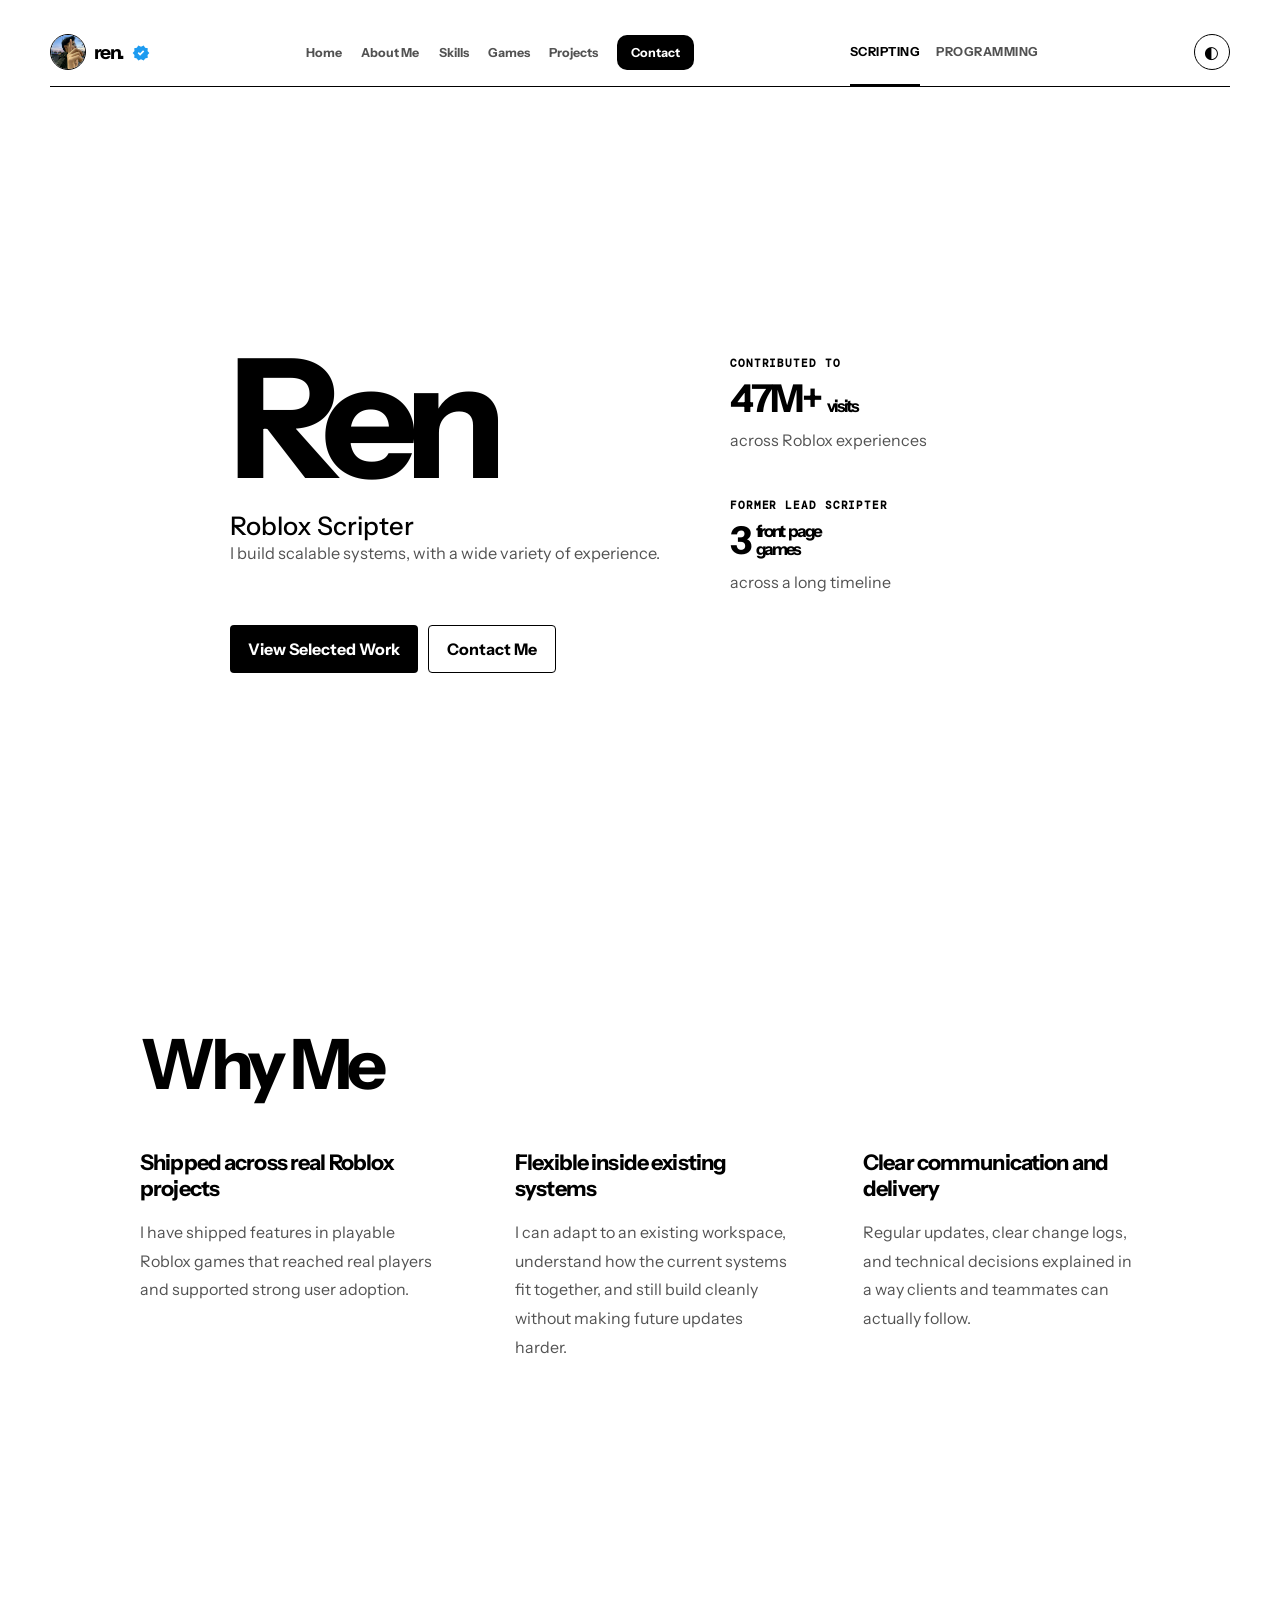
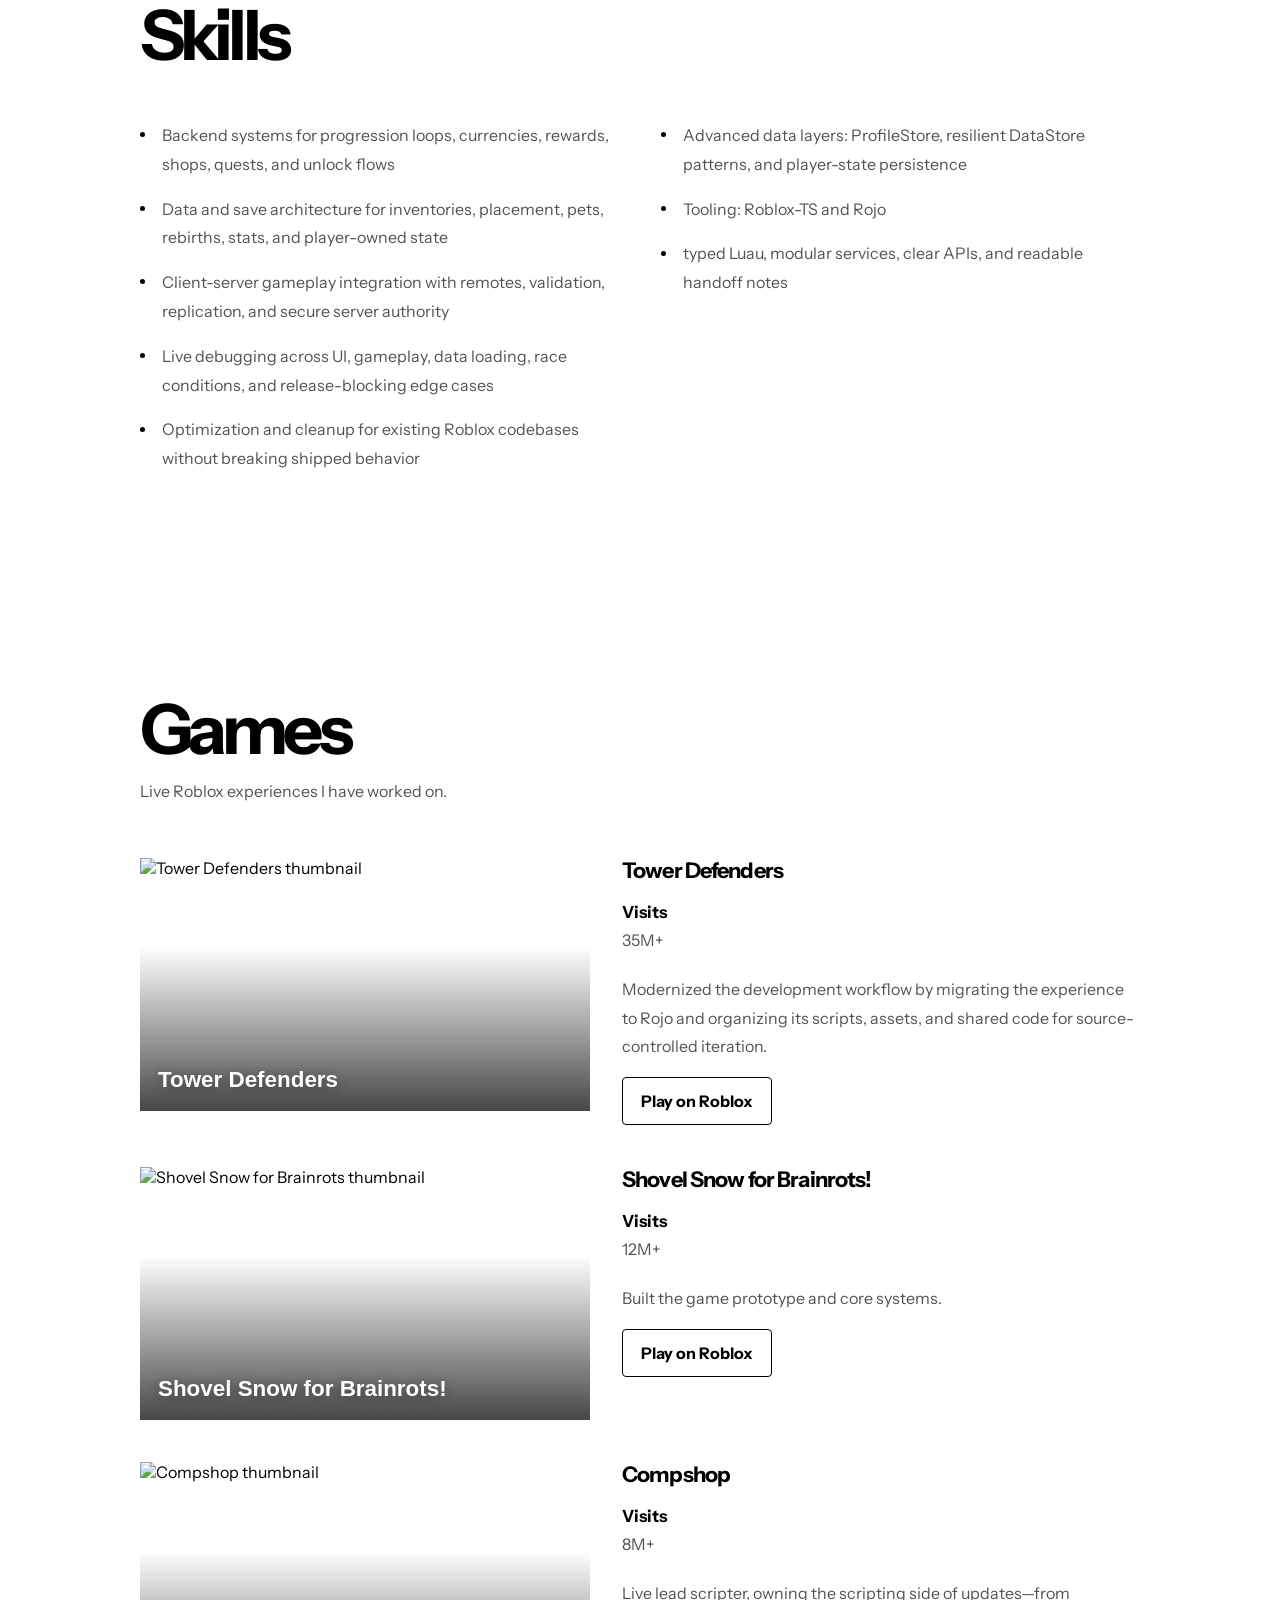
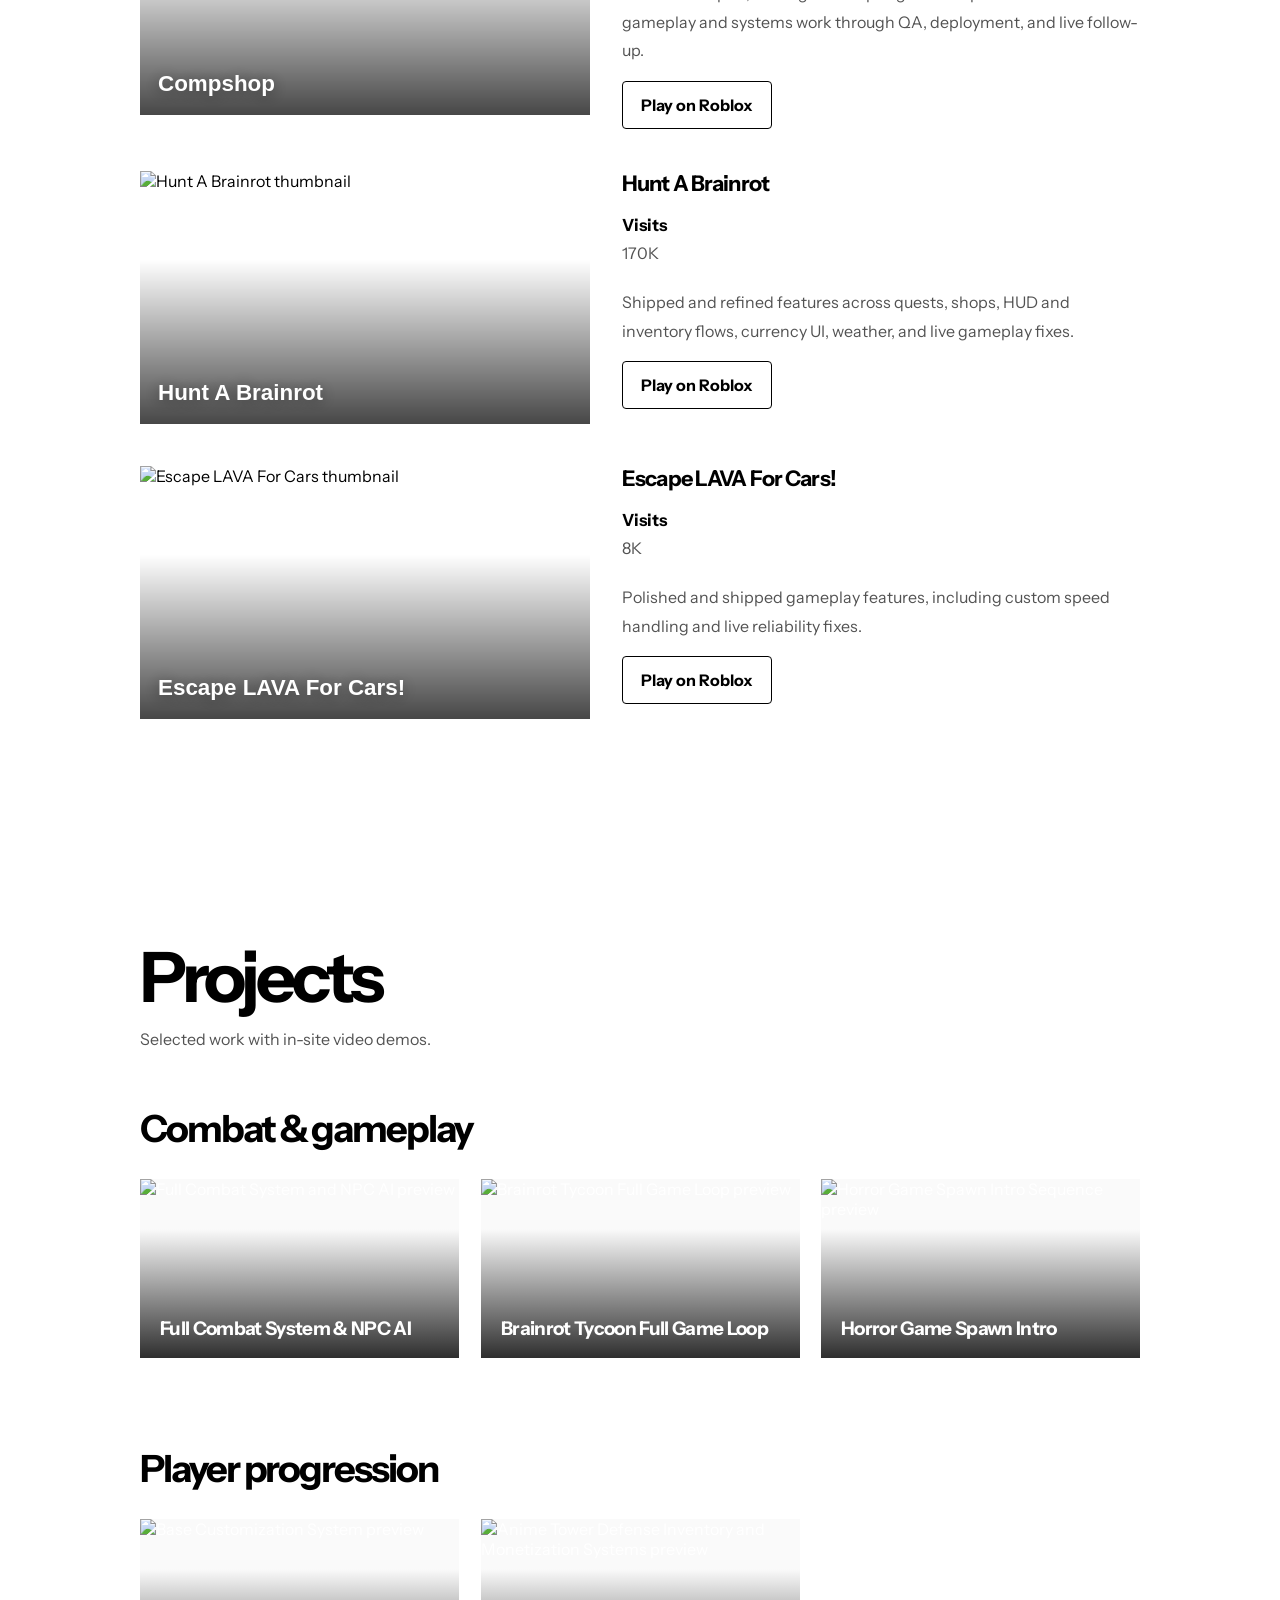
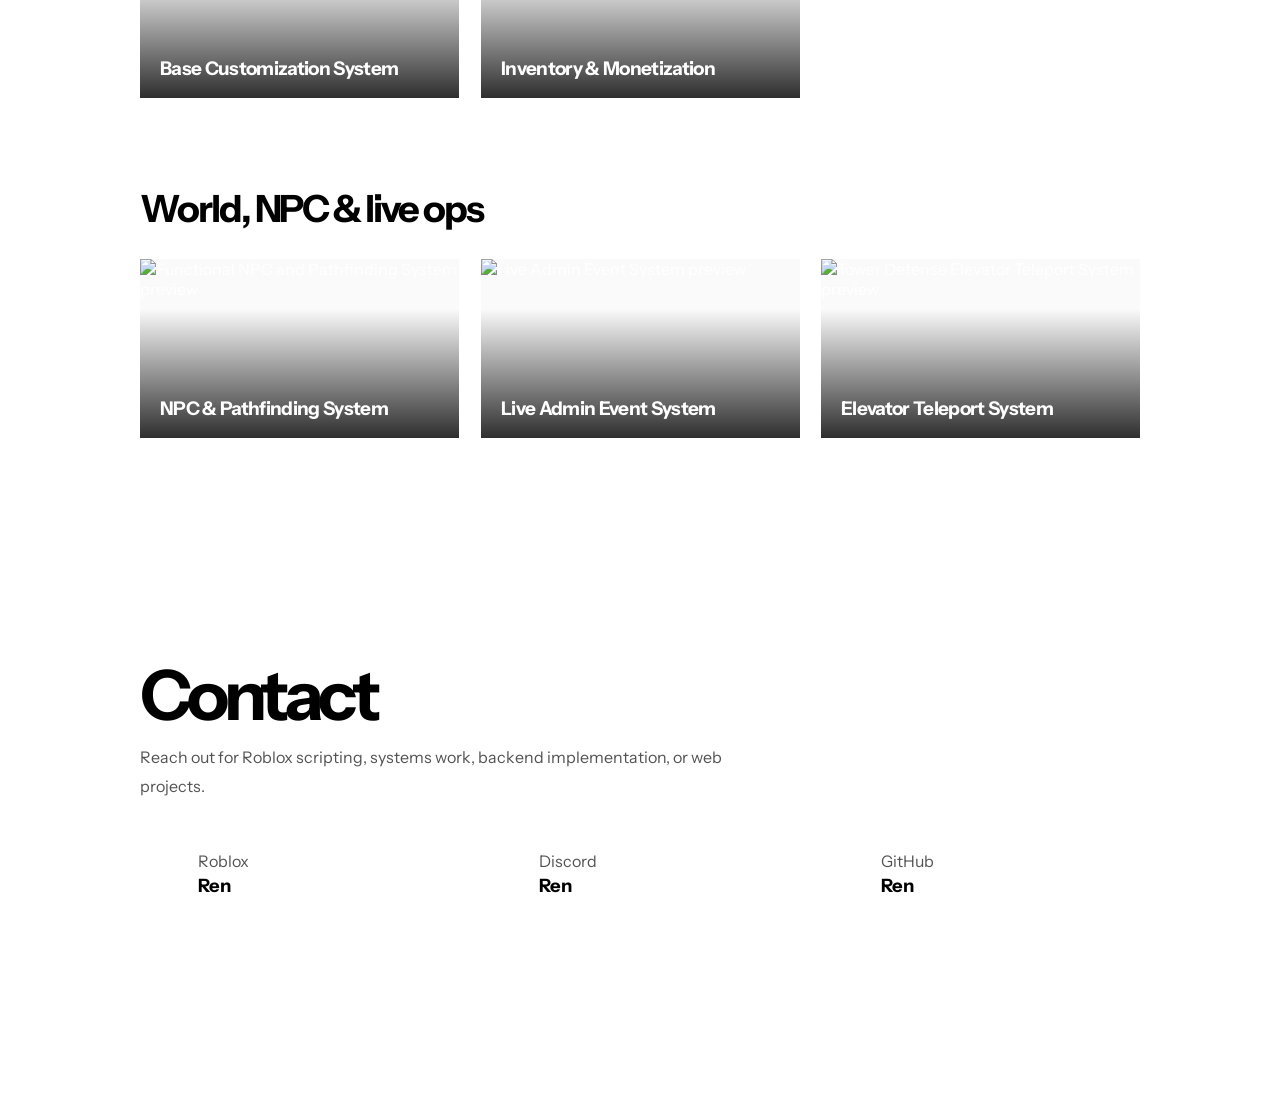
==== index.html @ f9bef99a "feat: organize project demos into showcase catalog" ====
<!DOCTYPE html>
<html lang="en">
  <head>
    <meta charset="UTF-8" />
    <meta name="viewport" content="width=device-width, initial-scale=1.0" />
    <title>Ren | Roblox Scripter and Programmer</title>
    <meta
      name="description"
      content="I'm a senior Roblox scripter with 3 years of experience and 47M+ visits across live games. I build gameplay systems, backend features, and live updates."
    />
    <meta property="og:type" content="website" />
    <meta property="og:title" content="ren. | senior roblox scripter" />
    <meta property="og:description" content="I'm a senior Roblox scripter with 3 years of experience and 47M+ visits across live games. I build gameplay systems, backend features, and live updates." />
    <meta property="og:url" content="https://rendevvit.github.io/" />
    <meta name="twitter:card" content="summary" />
    <meta name="twitter:title" content="ren. | senior roblox scripter" />
    <meta name="twitter:description" content="I'm a senior Roblox scripter with 3 years of experience and 47M+ visits across live games. I build gameplay systems, backend features, and live updates." />
    <link rel="icon" href="/assets/favicon.svg?v=2" type="image/svg+xml" />
    <link rel="icon" href="/assets/favicon.png?v=3" type="image/png" sizes="180x180" />
    <link rel="shortcut icon" href="/assets/favicon.png?v=3" type="image/png" />
    <link rel="apple-touch-icon" href="/assets/favicon.png?v=3" />
    <link rel="preconnect" href="https://fonts.googleapis.com" />
    <link rel="preconnect" href="https://fonts.gstatic.com" crossorigin />
    <link href="https://fonts.googleapis.com/css2?family=DM+Mono:wght@400;500&family=Instrument+Sans:wdth,wght@75..100,400..700&display=swap" rel="stylesheet" />
    <link rel="stylesheet" href="styles.css?v=20261018-showcase-catalog" />
  </head>
  <body data-mode="scripting" data-choice="complete">
    <div class="page-shell">
      <header class="site-header">
        <a class="site-wordmark" href="#home" aria-label="Ren portfolio home">
          <img class="profile-photo" src="assets/profile/ren.jpg" alt="Ren" />
          <span class="wordmark-name">ren.</span>
          <svg class="verified-mark" viewBox="0 0 24 24" aria-label="Verified" role="img"><path fill="currentColor" d="M22 12l-2.15 2.46.3 3.26-3.2.73L15.27 21 12 19.59 8.73 21l-1.68-2.55-3.2-.73.3-3.26L2 12l2.15-2.46-.3-3.26 3.2-.73L8.73 3 12 4.41 15.27 3l1.68 2.55 3.2.73-.3 3.26L22 12zm-11.1 3.2l5-5-1.4-1.4-3.6 3.59-1.5-1.5L8 12.3l2.9 2.9z"/></svg>
        </a>
        <div class="mode-switch" aria-label="Switch portfolio type">
          <button class="is-active" type="button" data-portfolio-mode="scripting" data-mode-target="#home">Scripting</button>
          <button type="button" data-portfolio-mode="programming" data-mode-target="#home">Programming</button>
        </div>

        <button class="nav-toggle" aria-expanded="false" aria-controls="site-nav">
          Menu
        </button>

        <button class="theme-toggle" type="button" aria-label="Switch to dark theme" aria-pressed="false">
          <span aria-hidden="true">◐</span>
        </button>

        <nav id="site-nav" class="site-nav">
          <a href="#home"><span>01</span> Home</a>
          <a data-track="scripting" href="#about"><span>02</span> About Me</a>
          <a data-track="scripting" href="#skills"><span>03</span> Skills</a>
          <a data-track="scripting" href="#games"><span>04</span> Games</a>
          <a data-track="scripting" href="#projects"><span>05</span> Projects</a>
          <a data-track="programming" href="#programming-about"><span>02</span> About Me</a>
          <a data-track="programming" href="#programming-skills"><span>03</span> Skills</a>
          <a data-track="programming" href="#programming-work"><span>04</span> Work</a>
          <a class="nav-cta" href="#contact"><span>07</span> Contact</a>
        </nav>
      </header>

      <main>
        <section id="home" class="hero section-panel">
          <div class="hero-grid">
            <div class="hero-intro reveal">
              <h1 class="hero-title">Ren</h1>
              <p class="hero-subtitle">Roblox Scripter</p>
              <p class="hero-text">I build scalable systems, with a wide variety of experience.</p>
            </div>

            <div class="hero-proof reveal">
              <div class="proof-stack" data-track="scripting">
                <article class="proof-card proof-card-large">
                  <span>Contributed to</span>
                  <strong>47M+ <small>visits</small></strong>
                  <p>across Roblox experiences</p>
                </article>
                <article class="proof-card">
                  <span>Former Lead Scripter</span>
                  <strong class="proof-stat-stacked"><span class="proof-stat-number">3</span><small class="proof-stat-label">front page</small><small class="proof-stat-label">games</small></strong>
                  <p>across a long timeline</p>
                </article>
              </div>

              <div class="proof-stack" data-track="programming">
                <a class="proof-card proof-card-large" href="https://batangtechno.vercel.app/" target="_blank" rel="noreferrer">
                  <span>National finalist</span>
                  <strong>Batang Techno</strong>
                  <p>hackathon challenge finalist</p>
                </a>
                <article class="proof-card">
                  <span>Product reach</span>
                  <strong>200K+ <small>users</small></strong>
                  <p>reached through shipped extension work</p>
                </article>
              </div>
            </div>

            <div class="hero-detail reveal">
              <div class="hero-actions">
                <a class="button button-primary hero-work-link" href="#games">View Selected Work</a>
                <a class="button button-accent" href="#contact">Contact Me</a>
              </div>
            </div>
          </div>
        </section>

        <section id="about" class="content-section" data-track="scripting">
          <div class="section-intro reveal">
            <p class="section-number">02</p>
            <h2>Why Me</h2>
          </div>

          <div class="three-up-grid">
            <article class="feature-card reveal">
              <span class="feature-icon">01</span>
              <h3>Shipped across real Roblox projects</h3>
              <p>
                I have shipped features in playable Roblox games that reached real players and supported strong user adoption.
              </p>
            </article>

            <article class="feature-card reveal">
              <span class="feature-icon">02</span>
              <h3>Flexible inside existing systems</h3>
              <p>
                I can adapt to an existing workspace, understand how the current systems fit together, and still build cleanly without making future updates harder.
              </p>
            </article>

            <article class="feature-card reveal">
              <span class="feature-icon">03</span>
              <h3>Clear communication and delivery</h3>
              <p>
                Regular updates, clear change logs, and technical decisions explained in a way clients and teammates can actually follow.
              </p>
            </article>
          </div>
        </section>

        <section id="skills" class="content-section" data-track="scripting">
          <div class="section-intro reveal">
            <p class="section-number">03</p>
            <h2>Skills</h2>
          </div>

          <div class="skills-panels">
            <div class="skills-panel reveal">
              <ul class="skill-list">
                <li>Backend systems for progression loops, currencies, rewards, shops, quests, and unlock flows</li>
                <li>Data and save architecture for inventories, placement, pets, rebirths, stats, and player-owned state</li>
                <li>Client-server gameplay integration with remotes, validation, replication, and secure server authority</li>
                <li>Live debugging across UI, gameplay, data loading, race conditions, and release-blocking edge cases</li>
                <li>Optimization and cleanup for existing Roblox codebases without breaking shipped behavior</li>
              </ul>
            </div>

            <div class="skills-panel reveal">
              <ul class="skill-list">
                <li>Advanced data layers: ProfileStore, resilient DataStore patterns, and player-state persistence</li>
                <li>Tooling: Roblox-TS and Rojo</li>
                <li>typed Luau, modular services, clear APIs, and readable handoff notes</li>
              </ul>
            </div>
          </div>
        </section>

        <section id="games" class="content-section" data-track="scripting">
          <div class="section-intro reveal">
            <p class="section-number">04</p>
            <h2>Games</h2>
            <p class="section-copy">Live Roblox experiences I have worked on.</p>
          </div>

          <div class="game-grid">
            <article class="game-card reveal">
              <a class="game-thumb" href="https://www.roblox.com/games/2369647980/TOWER-DEFENDERS" target="_blank" rel="noreferrer">
                <img
                  class="game-thumb-image"
                  alt="Tower Defenders thumbnail"
                  src="https://tr.rbxcdn.com/180DAY-33d0dff1c0b2c13d7e423712336d656f/768/432/Image/Png/noFilter"
                  loading="lazy"
                  decoding="async"
                />
                <div class="game-thumb-overlay">
                  <span>Tower Defenders</span>
                </div>
              </a>
              <div class="game-body">
                <h3>Tower Defenders</h3>
                <div class="game-stats">
                  <div>
                    <strong>Visits</strong>
                    <span>35M+</span>
                  </div>
                </div>
                <p>Modernized the development workflow by migrating the experience to Rojo and organizing its scripts, assets, and shared code for source-controlled iteration.</p>
                <div class="game-actions">
                  <a class="button button-small" href="https://www.roblox.com/games/2369647980/TOWER-DEFENDERS" target="_blank" rel="noreferrer">Play on Roblox</a>
                </div>
              </div>
            </article>
            <article class="game-card reveal">
              <a class="game-thumb" href="https://www.roblox.com/games/77691995204147/Shovel-Snow-for-Brainrots" target="_blank" rel="noreferrer">
                <img class="game-thumb-image" alt="Shovel Snow for Brainrots thumbnail" src="https://tr.rbxcdn.com/180DAY-dd10928ed400b6101a3476d3a74c29fe/500/280/Image/Jpeg/noFilter" loading="lazy" decoding="async" />
                <div class="game-thumb-overlay"><span>Shovel Snow for Brainrots!</span></div>
              </a>
              <div class="game-body">
                <h3>Shovel Snow for Brainrots!</h3>
                <div class="game-stats"><div><strong>Visits</strong><span>12M+</span></div></div>
                <p>Built the game prototype and core systems.</p>
                <div class="game-actions"><a class="button button-small" href="https://www.roblox.com/games/77691995204147/Shovel-Snow-for-Brainrots" target="_blank" rel="noreferrer">Play on Roblox</a></div>
              </div>
            </article>
            <article class="game-card reveal">
              <a class="game-thumb" href="https://www.roblox.com/games/136848130917777/Compshop" target="_blank" rel="noreferrer">
                <img class="game-thumb-image" alt="Compshop thumbnail" src="https://tr.rbxcdn.com/180DAY-b2a546e79ccef9133d52a8564a1f75d4/500/280/Image/Jpeg/noFilter" loading="lazy" decoding="async" />
                <div class="game-thumb-overlay"><span>Compshop</span></div>
              </a>
              <div class="game-body">
                <h3>Compshop</h3>
                <div class="game-stats"><div><strong>Visits</strong><span>8M+</span></div></div>
                <p>Live lead scripter, owning the scripting side of updates—from gameplay and systems work through QA, deployment, and live follow-up.</p>
                <div class="game-actions"><a class="button button-small" href="https://www.roblox.com/games/136848130917777/Compshop" target="_blank" rel="noreferrer">Play on Roblox</a></div>
              </div>
            </article>

            <article class="game-card reveal">
              <a class="game-thumb" href="https://www.roblox.com/games/86053795421622/Hunt-A-Brainrot" target="_blank" rel="noreferrer">
                <img
                  id="hunt-a-brainrot-thumbnail"
                  class="game-thumb-image"
                  alt="Hunt A Brainrot thumbnail"
                  src="https://tr.rbxcdn.com/180DAY-c3be50adda54d73b33164f3de54fbb59/500/280/Image/Jpeg/noFilter"
                  loading="lazy"
                  decoding="async"
                />
                <div class="game-thumb-overlay">
                  <span>Hunt A Brainrot</span>
                </div>
              </a>
              <div class="game-body">
                <h3>Hunt A Brainrot</h3>
                <div class="game-stats">
                  <div>
                    <strong>Visits</strong>
                    <span id="hunt-a-brainrot-visits">170K</span>
                  </div>
                </div>
                <p>Shipped and refined features across quests, shops, HUD and inventory flows, currency UI, weather, and live gameplay fixes.</p>
                <div class="game-actions">
                  <a class="button button-small" href="https://www.roblox.com/games/86053795421622/Hunt-A-Brainrot" target="_blank" rel="noreferrer">Play on Roblox</a>
                </div>
              </div>
            </article>

            <article class="game-card reveal">
              <a class="game-thumb" href="https://www.roblox.com/games/72935092857928/Escape-LAVA-For-Cars" target="_blank" rel="noreferrer">
                <img
                  class="game-thumb-image"
                  alt="Escape LAVA For Cars thumbnail"
                  src="https://tr.rbxcdn.com/180DAY-90c0a937077125afd04c850d080d8a2d/500/280/Image/Jpeg/noFilter"
                  loading="lazy"
                  decoding="async"
                />
                <div class="game-thumb-overlay">
                  <span>Escape LAVA For Cars!</span>
                </div>
              </a>
              <div class="game-body">
                <h3>Escape LAVA For Cars!</h3>
                <div class="game-stats">
                  <div>
                    <strong>Visits</strong>
                    <span>8K</span>
                  </div>
                </div>
                <p>Polished and shipped gameplay features, including custom speed handling and live reliability fixes.</p>
                <div class="game-actions">
                  <a class="button button-small" href="https://www.roblox.com/games/72935092857928/Escape-LAVA-For-Cars" target="_blank" rel="noreferrer">Play on Roblox</a>
                </div>
              </div>
            </article>

          </div>
        </section>

        <section id="projects" class="content-section" data-track="scripting">
          <div class="section-intro reveal">
            <h2>Projects</h2>
            <p class="section-copy">Selected work with in-site video demos.</p>
          </div>

          <div class="showcase-catalog">
            <section class="showcase-category reveal" aria-labelledby="showcase-gameplay-title">
              <h3 id="showcase-gameplay-title">Combat &amp; gameplay</h3>
              <div class="showcase-grid">
                <button class="showcase-card project-open" type="button" data-category="Combat &amp; gameplay" data-title="Full Combat System and NPC AI" data-description="Server-authoritative M1 combos, guard states, stamina movement, and adaptive NPC behavior." data-video="https://drive.google.com/file/d/1U0yo-PoscRCK28qgEREgrqktZwRqcNj4/preview">
                  <img src="https://drive.google.com/thumbnail?id=1U0yo-PoscRCK28qgEREgrqktZwRqcNj4&amp;sz=w1200" alt="Full Combat System and NPC AI preview" loading="lazy" decoding="async" />
                  <span class="showcase-card-title">Full Combat System &amp; NPC AI</span>
                  <span class="showcase-card-summary">Server-authoritative combat, movement, and adaptive enemy behavior.</span>
                </button>
                <button class="showcase-card project-open" type="button" data-category="Combat &amp; gameplay" data-title="Brainrot Tycoon Full Game Loop" data-description="A complete collect, place, earn, mutate, and save progression loop." data-video="https://drive.google.com/file/d/1MStFRISxkvvZPvq-0Ef4SH2bLurx5qPf/preview">
                  <img src="https://drive.google.com/thumbnail?id=1MStFRISxkvvZPvq-0Ef4SH2bLurx5qPf&amp;sz=w1200" alt="Brainrot Tycoon Full Game Loop preview" loading="lazy" decoding="async" />
                  <span class="showcase-card-title">Brainrot Tycoon Full Game Loop</span>
                  <span class="showcase-card-summary">Collection, placement, income, mutations, and persistent progression.</span>
                </button>
                <button class="showcase-card project-open" type="button" data-category="Combat &amp; gameplay" data-title="Horror Game Spawn Intro Sequence" data-description="A client-side spawn-to-lobby sequence with elevator motion, loading feedback, and interaction handoff." data-video="https://drive.google.com/file/d/1St6zrrJn2QpZHE_RyuYgckaH06HKVrM6/preview">
                  <img src="https://drive.google.com/thumbnail?id=1St6zrrJn2QpZHE_RyuYgckaH06HKVrM6&amp;sz=w1200" alt="Horror Game Spawn Intro Sequence preview" loading="lazy" decoding="async" />
                  <span class="showcase-card-title">Horror Game Spawn Intro</span>
                  <span class="showcase-card-summary">A polished spawn flow that carries the player into the playable world.</span>
                </button>
              </div>
            </section>

            <section class="showcase-category reveal" aria-labelledby="showcase-progression-title">
              <h3 id="showcase-progression-title">Player progression</h3>
              <div class="showcase-grid">
                <button class="showcase-card project-open" type="button" data-category="Player progression" data-title="Base Customization System" data-description="Persistent player-owned layouts with place, move, and customize flows." data-video="https://drive.google.com/file/d/1I9XwSfFhrn3y8nDBAmQA61_t32kELgNN/preview">
                  <img src="https://drive.google.com/thumbnail?id=1I9XwSfFhrn3y8nDBAmQA61_t32kELgNN&amp;sz=w1200" alt="Base Customization System preview" loading="lazy" decoding="async" />
                  <span class="showcase-card-title">Base Customization System</span>
                  <span class="showcase-card-summary">Player-owned layouts, placement tools, and persistent personalization.</span>
                </button>
                <button class="showcase-card project-open" type="button" data-category="Player progression" data-title="Anime Tower Defense Inventory &amp; Monetization Systems" data-description="Unit inventory, summon and shop flows, rerolls, rewards, and purchase handling." data-video="https://drive.google.com/file/d/1pf-B0dbshJHzD2HlnomrMhMZyW61wl_O/preview">
                  <img src="https://drive.google.com/thumbnail?id=1pf-B0dbshJHzD2HlnomrMhMZyW61wl_O&amp;sz=w1200" alt="Anime Tower Defense Inventory and Monetization Systems preview" loading="lazy" decoding="async" />
                  <span class="showcase-card-title">Inventory &amp; Monetization</span>
                  <span class="showcase-card-summary">Unit management, summon flow, shops, rewards, and purchases.</span>
                </button>
              </div>
            </section>

            <section class="showcase-category reveal" aria-labelledby="showcase-live-title">
              <h3 id="showcase-live-title">World, NPC &amp; live ops</h3>
              <div class="showcase-grid">
                <button class="showcase-card project-open" type="button" data-category="World, NPC &amp; live ops" data-title="Functional NPC &amp; Pathfinding System" data-description="NPC behavior, destination states, and obstacle-aware navigation for gameplay and shop flows." data-video="https://drive.google.com/file/d/18C3_JeDTaSJjec4trgxZzJLWhbXzHmqa/preview">
                  <img src="https://drive.google.com/thumbnail?id=18C3_JeDTaSJjec4trgxZzJLWhbXzHmqa&amp;sz=w1200" alt="Functional NPC and Pathfinding System preview" loading="lazy" decoding="async" />
                  <span class="showcase-card-title">NPC &amp; Pathfinding System</span>
                  <span class="showcase-card-summary">State-driven NPC behavior and reliable navigation around obstacles.</span>
                </button>
                <button class="showcase-card project-open" type="button" data-category="World, NPC &amp; live ops" data-title="Live Admin Event System" data-description="Admin-triggered, server-wide events designed to affect every active player together." data-video="https://drive.google.com/file/d/1AtBgIPOpTKnLwttM2eprY2WrC9t1tDvr/preview">
                  <img src="https://drive.google.com/thumbnail?id=1AtBgIPOpTKnLwttM2eprY2WrC9t1tDvr&amp;sz=w1200" alt="Live Admin Event System preview" loading="lazy" decoding="async" />
                  <span class="showcase-card-title">Live Admin Event System</span>
                  <span class="showcase-card-summary">Live event controls that affect every active server at once.</span>
                </button>
                <button class="showcase-card project-open" type="button" data-category="World, NPC &amp; live ops" data-title="Tower Defense Elevator Teleport System" data-description="Queue, countdown, camera states, and server-validated lobby-to-map routing." data-video="https://drive.google.com/file/d/1eGm1GsZ18sGHthJc193cUg-CQwIHatBH/preview">
                  <img src="https://drive.google.com/thumbnail?id=1eGm1GsZ18sGHthJc193cUg-CQwIHatBH&amp;sz=w1200" alt="Tower Defense Elevator Teleport System preview" loading="lazy" decoding="async" />
                  <span class="showcase-card-title">Elevator Teleport System</span>
                  <span class="showcase-card-summary">Lobby queues, transitions, and secure server-controlled routing.</span>
                </button>
              </div>
            </section>
          </div>
        </section>

        <section id="systems" class="content-section" data-track="scripting" hidden>
          <div class="section-intro reveal">
            <p class="section-number">06</p>
            <h2>Systems</h2>
            <p class="section-copy">Click any system group to view the exact work covered.</p>
          </div>

          <div class="systems-list">
            <button class="system-trigger reveal" type="button" data-system="combat-action-systems">
              <span>01</span>
              <div>
                <h3>Combat / action systems</h3>
                <p>Fighting game systems, movement, replication, and combat handling.</p>
              </div>
            </button>

            <button class="system-trigger reveal" type="button" data-system="brainrot-simulator-progression-systems">
              <span>02</span>
              <div>
                <h3>Brainrot / simulator / progression systems</h3>
                <p>Collectibles, mutations, quests, shops, and progression loops.</p>
              </div>
            </button>

            <button class="system-trigger reveal" type="button" data-system="tycoon-simulator-systems">
              <span>03</span>
              <div>
                <h3>Tycoon / simulator systems</h3>
                <p>Placement flow, economy handling, pets, rebirth, and save systems.</p>
              </div>
            </button>

            <button class="system-trigger reveal" type="button" data-system="tower-defense-wave-systems">
              <span>04</span>
              <div>
                <h3>Tower defense / wave systems</h3>
                <p>Wave spawning, pathing, base damage flow, and turret combat.</p>
              </div>
            </button>

            <button class="system-trigger reveal" type="button" data-system="tower-defense-live-game-systems">
              <span>05</span>
              <div>
                <h3>Tower defense live game systems</h3>
                <p>Live fixes for teleports, rerolls, inventory integration, and production repair work.</p>
              </div>
            </button>
          </div>
        </section>

        <section id="programming-about" class="content-section" data-track="programming">
          <div class="section-intro reveal">
            <p class="section-number">02</p>
            <h2>Why Me</h2>
          </div>

          <div class="three-up-grid">
            <article class="feature-card reveal">
              <span class="feature-icon">01</span>
              <h3>Built for real users</h3>
              <p>
                Hands-on product work reaching 200K+ users, with a focus on shipping updates that feel smooth, useful, and reliable instead of just looking good in a demo.
              </p>
            </article>

            <article class="feature-card reveal">
              <span class="feature-icon">02</span>
              <h3>Shipped projects and finalist experience</h3>
              <p>
                Real shipped projects across web, extensions, and product tooling, plus national hackathon finalist experience from building under pressure and presenting clearly.
              </p>
            </article>

            <article class="feature-card reveal">
              <span class="feature-icon">03</span>
              <h3>Clear communication and delivery</h3>
              <p>
                Regular updates, clear change logs, and technical decisions explained in a way clients and teammates can actually follow.
              </p>
            </article>
          </div>
        </section>

        <section id="programming-skills" class="content-section" data-track="programming">
          <div class="section-intro reveal">
            <p class="section-number">03</p>
            <h2>Programming Skills</h2>
          </div>

          <div class="tech-grid reveal">
              <article class="tech-card">
                <img src="https://cdn.simpleicons.org/javascript/F7DF1E" alt="" loading="lazy" decoding="async" />
                <span>JavaScript</span>
              </article>
              <article class="tech-card">
                <img src="https://cdn.simpleicons.org/typescript/3178C6" alt="" loading="lazy" decoding="async" />
                <span>TypeScript</span>
              </article>
              <article class="tech-card">
                <img src="https://cdn.simpleicons.org/react/61DAFB" alt="" loading="lazy" decoding="async" />
                <span>React</span>
              </article>
              <article class="tech-card">
                <img src="https://cdn.simpleicons.org/nodedotjs/5FA04E" alt="" loading="lazy" decoding="async" />
                <span>Node.js</span>
              </article>
              <article class="tech-card">
                <img class="tech-icon-inverse" src="https://cdn.simpleicons.org/threedotjs/000000" alt="" loading="lazy" decoding="async" />
                <span>Three.js</span>
              </article>
              <article class="tech-card">
                <img src="https://cdn.jsdelivr.net/gh/devicons/devicon@latest/icons/java/java-original.svg" alt="" loading="lazy" decoding="async" />
                <span>Java</span>
              </article>
              <article class="tech-card">
                <img src="https://cdn.simpleicons.org/kotlin/7F52FF" alt="" loading="lazy" decoding="async" />
                <span>Kotlin</span>
              </article>
              <article class="tech-card">
                <img src="https://cdn.simpleicons.org/swift/F05138" alt="" loading="lazy" decoding="async" />
                <span>Swift</span>
              </article>
              <article class="tech-card">
                <img src="https://cdn.simpleicons.org/python/3776AB" alt="" loading="lazy" decoding="async" />
                <span>Python</span>
              </article>
              <article class="tech-card">
                <img src="https://cdn.simpleicons.org/postgresql/4169E1" alt="" loading="lazy" decoding="async" />
                <span>Postgres</span>
              </article>
          </div>
        </section>

        <section id="programming-work" class="content-section" data-track="programming">
          <div class="section-intro reveal">
            <p class="section-number">04</p>
            <h2>Programming Work</h2>
            <p class="section-copy">Shipped products and full builds across extensions, hackathon software, and mobile app development.</p>
          </div>

          <div class="project-list">
            <article class="project-row reveal">
              <div class="project-preview programming-preview project-logo-preview">
                <img class="project-logo" src="assets/projects/roearn-icon.png" alt="RoEarn extension icon" loading="lazy" decoding="async" />
              </div>
              <div class="project-copy">
                <div class="project-heading"><h3>RoEarn Custom Avatar Creator</h3><div class="project-tech" aria-label="Built with Three.js, JavaScript, and Chrome"><img src="https://cdn.simpleicons.org/threedotjs/000000" alt="Three.js" /><img src="https://cdn.simpleicons.org/javascript/F7DF1E" alt="JavaScript" /><img src="https://cdn.simpleicons.org/googlechrome/4285F4" alt="Chrome" /></div></div>
                <p>
                  I shipped the Roblox renderer feature for a Chrome extension used by more than 200,000 people. The work touched real production constraints:
                  Three.js rendering, Roblox avatar assets, extension packaging, and making the preview feel reliable for everyday users.
                </p>
                <div class="project-actions">
                  <a class="button button-small" href="https://chromewebstore.google.com/detail/roearn-custom-avatar-crea/fooenmopnfaejehogdbmegaleanpdcea" target="_blank" rel="noreferrer">Chrome Web Store</a>
                </div>
              </div>
            </article>

            <article class="project-row reveal project-row-reverse">
              <div class="project-preview programming-preview project-logo-preview">
                <img class="project-logo" src="assets/projects/koberko-icon.svg" alt="KoberKo app icon" loading="lazy" decoding="async" />
              </div>
              <div class="project-copy">
                <div class="project-heading"><h3>KoberKo</h3><div class="project-tech" aria-label="Built with React, Vite, and Supabase"><img src="https://cdn.simpleicons.org/react/61DAFB" alt="React" /><img src="https://cdn.simpleicons.org/vite/646CFF" alt="Vite" /><img src="https://cdn.simpleicons.org/supabase/3ECF8E" alt="Supabase" /></div></div>
                <p>
                  I built KoberKo end to end: a healthcare navigation PWA for PhilHealth, hospital billing, reimbursement, facility search, and patient guidance.
                  It combines React, Vite, local datasets, rule-based engines, and assisted chat flows, and it earned me a national hackathon finalist seat.
                </p>
                <div class="project-actions">
                  <a class="button button-small" href="https://github.com/rendevvit/KoberKo-" target="_blank" rel="noreferrer">GitHub</a>
                  <a class="button button-small" href="https://batangtechno.vercel.app/" target="_blank" rel="noreferrer">Hackathon</a>
                </div>
              </div>
            </article>

            <article class="project-row reveal">
              <div class="project-preview programming-preview project-logo-preview">
                <img class="project-logo" src="assets/projects/spotly-icon.png" alt="Spotly app icon" loading="lazy" decoding="async" />
              </div>
              <div class="project-copy">
                <div class="project-heading"><h3>Spotly</h3><div class="project-tech" aria-label="Built with Flutter, Dart, and Supabase"><img src="https://cdn.simpleicons.org/flutter/02569B" alt="Flutter" /><img src="https://cdn.simpleicons.org/dart/0175C2" alt="Dart" /><img src="https://cdn.simpleicons.org/supabase/3ECF8E" alt="Supabase" /></div></div>
                <p>
                  I built Spotly as a thesis project: a curated study-spot discovery app with Flutter, Supabase, location-aware venue search, saved lists,
                  feedback flows, local caching, and a backend schema designed around real venue data instead of static mock screens.
                </p>
                <div class="project-actions">
                  <a class="button button-small" href="https://github.com/rendevvit/Spotly-" target="_blank" rel="noreferrer">GitHub</a>
                </div>
              </div>
            </article>
          </div>
        </section>

        <section id="contact" class="content-section contact-section">
          <div class="section-intro reveal">
            <p class="section-number">07</p>
            <h2>Contact</h2>
            <p class="section-copy">Reach out for Roblox scripting, systems work, backend implementation, or web projects.</p>
          </div>

          <div class="contact-grid reveal">
            <a class="contact-card" href="https://www.roblox.com/users/1859722646/profile" target="_blank" rel="noreferrer">
              <i class="brand-icon brand-icon-roblox" aria-hidden="true"></i>
              <span>Roblox</span>
              <strong>Ren</strong>
            </a>
            <a class="contact-card" href="https://discord.com/users/863377260055887882" target="_blank" rel="noreferrer">
              <i class="brand-icon brand-icon-discord" aria-hidden="true"></i>
              <span>Discord</span>
              <strong>Ren</strong>
            </a>
            <a class="contact-card" href="https://github.com/rendevvit" target="_blank" rel="noreferrer">
              <i class="brand-icon brand-icon-github" aria-hidden="true"></i>
              <span>GitHub</span>
              <strong>Ren</strong>
            </a>
          </div>
        </section>
      </main>
    </div>

    <div class="modal-backdrop" hidden>
      <div class="systems-modal" role="dialog" aria-modal="true" aria-labelledby="systems-modal-title">
        <div class="modal-header">
          <div>
            <p class="section-number modal-number">06</p>
            <h2 id="systems-modal-title">System Title</h2>
          </div>
          <button class="modal-close" type="button" aria-label="Close systems modal">Close</button>
        </div>
        <div class="modal-body">
          <ul class="modal-system-list"></ul>
        </div>
      </div>
    </div>

    <div class="video-modal-backdrop showcase-viewer-backdrop" hidden>
      <section class="video-modal showcase-viewer" role="dialog" aria-modal="true" aria-labelledby="video-modal-title">
        <button class="video-modal-close showcase-viewer-close" type="button" aria-label="Close project video">Close</button>
        <div class="showcase-viewer-content">
          <div class="video-modal-body showcase-video-stage">
            <iframe class="video-modal-frame" src="" title="Project video" allow="autoplay" allowfullscreen></iframe>
          </div>
          <div class="showcase-viewer-copy">
            <p class="showcase-viewer-category"></p>
            <h2 id="video-modal-title">Project Video</h2>
            <p class="showcase-viewer-description"></p>
          </div>
        </div>
      </section>
    </div>

    <script src="script.js?v=20261018-showcase-catalog"></script>
  </body>
</html>
---- styles.css ----
:root {
  --bg: #020629;
  --bg-elevated: rgba(4, 18, 54, 0.82);
  --panel: rgba(7, 34, 84, 0.46);
  --panel-soft: rgba(6, 28, 72, 0.38);
  --line: rgba(180, 224, 255, 0.18);
  --line-strong: rgba(203, 239, 255, 0.34);
  --text: #f5fbff;
  --muted: #b6d2e9;
  --accent: #35d8ff;
  --accent-muted: #9fcaff;
  --accent-soft: rgba(22, 207, 255, 0.16);
  --teal: #00e0b7;
  --electric: #0984ff;
  --ink-blue: #041448;
  --shadow: 0 18px 46px rgba(0, 6, 36, 0.46);
  --glass-surface:
    linear-gradient(145deg, rgba(157, 213, 255, 0.25), rgba(29, 107, 190, 0.16) 42%, rgba(0, 224, 183, 0.08)),
    rgba(4, 24, 64, 0.42);
  --glass-edge: rgba(165, 225, 255, 0.34);
  --glass-inner:
    inset 0 1px 0 rgba(235, 252, 255, 0.36),
    inset 0 -26px 58px rgba(0, 143, 255, 0.1),
    inset 18px 0 64px rgba(0, 224, 183, 0.055);
  --radius-xl: 24px;
  --radius-lg: 18px;
  --radius-md: 14px;
  --content-width: 1120px;
  --active-glass-blur: 12px;
  --active-card-shadow: var(--shadow), var(--glass-inner);
  --active-header-blur: 20px;
  --active-header-shadow: var(--shadow), var(--glass-inner);
}

* {
  box-sizing: border-box;
}

html {
  scroll-behavior: auto;
}

body {
  margin: 0;
  font-family: "Manrope", sans-serif;
  color: var(--text);
  background: var(--bg);
  cursor: default;
}

body.is-page-scrolling {
  --active-glass-blur: 0px;
  --active-card-shadow: 0 10px 28px rgba(0, 6, 36, 0.28), var(--glass-inner);
  --active-header-blur: 8px;
  --active-header-shadow: 0 10px 28px rgba(0, 6, 36, 0.32), var(--glass-inner);
}

body[data-choice="pending"] {
  overflow: hidden;
}

body.is-entering-portfolio {
  overflow: hidden;
}

body::before {
  content: "";
  position: fixed;
  inset: 0;
  background:
    url("assets/wallpaper/ios26-sky-dark-landscape.jpg") center / cover no-repeat;
  pointer-events: none;
  transform: translateZ(0);
  z-index: -1;
}

body::after {
  content: "";
  position: fixed;
  inset: 0;
  z-index: -1;
  pointer-events: none;
  background:
    linear-gradient(180deg, rgba(0, 5, 34, 0.1), rgba(0, 3, 24, 0.54)),
    radial-gradient(80vw 90vh at 50% 0%, rgba(84, 159, 255, 0.12), transparent 58%);
  opacity: 1;
}

a,
button {
  font: inherit;
}

a {
  color: inherit;
  text-decoration: none;
}

button {
  cursor: pointer;
}

.page-shell {
  width: min(calc(100% - 32px), var(--content-width));
  margin: 0 auto;
  padding: 20px 0 56px;
}

body[data-choice="pending"]:not(.is-entering-portfolio) .page-shell {
  visibility: hidden;
}

body.is-entering-portfolio .page-shell {
  visibility: visible;
}

.choice-screen {
  position: fixed;
  inset: 0;
  z-index: 90;
  display: grid;
  place-items: center;
  padding: 28px;
  background:
    radial-gradient(circle at 50% 8%, rgba(92, 173, 255, 0.24), transparent 34%),
    radial-gradient(circle at 14% 78%, rgba(0, 224, 183, 0.2), transparent 34%),
    linear-gradient(180deg, rgba(3, 13, 54, 0.1), rgba(0, 4, 32, 0.72));
  transition: opacity 360ms ease, transform 420ms cubic-bezier(0.22, 1, 0.36, 1), filter 360ms ease;
}

body[data-choice="complete"] .choice-screen {
  display: none;
}

body.is-entering-portfolio .choice-screen {
  opacity: 0;
  transform: scale(1.025) translateY(-18px);
  filter: blur(10px);
  pointer-events: none;
}

.choice-panel {
  width: min(100%, 920px);
  text-align: center;
}

.choice-panel h1 {
  margin: 24px 0 0;
  font-family: "Space Grotesk", sans-serif;
  font-size: clamp(3rem, 6rem, 6.6rem);
  line-height: 0.92;
  letter-spacing: 0;
  text-shadow: 0 12px 42px rgba(0, 0, 0, 0.55);
}

.choice-copy {
  max-width: 620px;
  margin: 20px auto 0;
  color: var(--accent-muted);
  line-height: 1.8;
}

.choice-options {
  margin-top: 34px;
}

.site-header {
  position: sticky;
  top: 16px;
  z-index: 20;
  display: flex;
  align-items: center;
  justify-content: center;
  flex-wrap: nowrap;
  gap: 42px;
  width: max-content;
  max-width: calc(100vw - 72px);
  margin: 0 auto;
  padding: 16px 24px;
  border: 1px solid var(--glass-edge);
  border-radius: var(--radius-md);
  background:
    linear-gradient(120deg, rgba(211, 244, 255, 0.26), transparent 28%, rgba(0, 224, 183, 0.1) 78%, transparent),
    rgba(4, 20, 56, 0.56);
  box-shadow: var(--active-header-shadow);
  backdrop-filter: blur(var(--active-header-blur)) saturate(145%);
  -webkit-backdrop-filter: blur(var(--active-header-blur)) saturate(145%);
  transition: max-width 240ms ease, padding 240ms ease, gap 240ms ease, box-shadow 180ms ease, backdrop-filter 180ms ease;
}

.mode-switch {
  --switch-index: 0;
  display: inline-flex;
  flex: 0 0 auto;
  align-items: center;
  position: relative;
  gap: 4px;
  padding: 4px;
  border: 1px solid var(--glass-edge);
  border-radius: 999px;
  background: rgba(6, 38, 92, 0.42);
  box-shadow: var(--glass-inner);
  inline-size: 304px;
}

.mode-switch button {
  position: relative;
  z-index: 1;
  flex: 0 0 50%;
  min-height: 34px;
  padding: 0;
  border: 0;
  border-radius: 999px;
  background: transparent;
  color: var(--muted);
  font-size: 0.84rem;
  font-weight: 800;
  transition: color 180ms ease;
}

.mode-switch::before {
  content: "";
  position: absolute;
  inset-block: 4px;
  left: 4px;
  width: calc((100% - 8px) / 2);
  border-radius: 999px;
  background: linear-gradient(145deg, rgba(244, 252, 255, 0.94), rgba(164, 211, 255, 0.78));
  box-shadow: inset 0 1px 0 #fff, 0 8px 18px rgba(0, 17, 72, 0.26);
  transform: translateX(calc(var(--switch-index) * 100%));
  transition: transform 220ms ease;
}

.mode-switch button.is-active {
  color: #06153e;
}

.brand {
  display: inline-flex;
  align-items: center;
  gap: 12px;
  min-width: 0;
}

.brand-mark {
  display: inline-grid;
  place-items: center;
  width: 38px;
  height: 38px;
  border-radius: 12px;
  border: 1px solid var(--line-strong);
  background: var(--glass-surface);
  color: var(--text);
  font-weight: 800;
  box-shadow: var(--glass-inner);
}

.brand-name {
  font-family: "Space Grotesk", sans-serif;
  font-size: 1.15rem;
  font-weight: 700;
  text-transform: lowercase;
}

.site-nav {
  display: flex;
  flex: 0 0 auto;
  align-items: center;
  justify-content: center;
  gap: clamp(14px, 1.9vw, 28px);
  flex-wrap: nowrap;
  min-width: 0;
  transition: opacity 180ms ease, transform 220ms ease;
}

body.is-switching-mode .site-nav {
  opacity: 0.35;
  transform: translateY(-2px);
}

.hero-intro,
.hero-detail,
.hero-proof,
main > .content-section {
  transition: opacity 300ms ease, transform 420ms cubic-bezier(0.22, 1, 0.36, 1), filter 320ms ease;
  will-change: opacity, transform;
}

body.is-mode-transitioning .hero-intro,
body.is-mode-transitioning .hero-detail {
  opacity: 0;
  transform: translateX(-34px) translateY(8px) scale(0.98);
  filter: blur(4px);
}

body.is-mode-transitioning .hero-proof {
  opacity: 0;
  transform: translateX(34px) translateY(-8px) scale(0.98);
  filter: blur(4px);
}

body.is-mode-transitioning main > .content-section {
  opacity: 0;
  transform: translateY(18px) scale(0.99);
  filter: blur(3px);
}

.site-nav a {
  color: var(--muted);
  font-size: 0.94rem;
  white-space: nowrap;
  padding: 8px 6px;
  border-radius: 10px;
  transition: color 160ms ease, background-color 160ms ease, box-shadow 160ms ease;
}

.site-nav a span {
  color: var(--accent-muted);
  margin-right: 6px;
  font-size: 0.86rem;
  font-weight: 700;
}

.site-nav a:hover,
.site-nav a:focus-visible {
  color: var(--text);
  background: rgba(82, 185, 255, 0.12);
  box-shadow: inset 0 1px 0 rgba(224, 248, 255, 0.18);
}

.site-nav .nav-cta {
  color: #051436;
  background: linear-gradient(145deg, rgba(244, 252, 255, 0.96), rgba(135, 205, 255, 0.78));
  box-shadow: inset 0 1px 0 #fff, 0 8px 24px rgba(0, 20, 70, 0.28);
  padding-inline: 16px;
}

.site-nav .nav-cta span {
  color: #051436;
}

.nav-toggle {
  display: none;
  border: 1px solid var(--line);
  border-radius: 12px;
  padding: 10px 14px;
  background: transparent;
  color: var(--text);
}

.section-panel,
.content-section {
  margin-top: 24px;
  padding: 64px 32px;
}

.hero {
  min-height: 100vh;
  display: grid;
  align-items: center;
  padding-top: clamp(36px, 5vh, 64px);
  padding-bottom: clamp(128px, 16vh, 188px);
}

.hero-grid {
  display: grid;
  grid-template-columns: minmax(0, 0.95fr) minmax(280px, 0.7fr);
  align-items: center;
  gap: 52px;
  max-width: 1120px;
  margin: 0 auto;
  text-align: left;
  transform: translateY(clamp(-76px, -7vh, -44px));
}

.hero-copy {
  min-width: 0;
}

.hero-pill {
  display: inline-flex;
  align-items: center;
  justify-content: center;
  margin: 0;
  padding: 10px 16px;
  border: 1px solid var(--glass-edge);
  border-radius: 999px;
  background: var(--glass-surface);
  color: var(--accent-muted);
  font-family: "Space Grotesk", sans-serif;
  box-shadow: var(--glass-inner);
}

.hero h1 {
  margin: 0;
  font-family: "Space Grotesk", sans-serif;
  font-size: clamp(5.5rem, 10vw, 9.5rem);
  line-height: 0.82;
  letter-spacing: 0;
  text-shadow: 0 12px 42px rgba(0, 0, 0, 0.55);
}

.hero h1 span {
  display: block;
  color: #f4f5f6;
}

.hero-subtitle {
  margin: 20px 0 0;
  color: var(--accent-muted);
  font-family: "Space Grotesk", sans-serif;
  font-size: clamp(1.8rem, 3vw, 2.6rem);
  font-weight: 700;
  line-height: 1.05;
  text-transform: none;
}

.hero-text,
.section-copy,
.feature-card p,
.project-copy p,
.project-feature-list li,
.contact-card span,
.system-trigger p,
.game-stats span,
.game-body p,
.skill-list li,
.modal-system-list li {
  color: var(--muted);
  line-height: 1.8;
}

.hero-text {
  max-width: 570px;
  margin: 22px 0 0;
  font-size: 1.08rem;
}

.path-kicker,
.path-status {
  margin: 26px 0 0;
  color: var(--accent-muted);
  font-family: "Space Grotesk", sans-serif;
  font-size: 0.95rem;
  font-weight: 700;
  text-transform: uppercase;
}

.path-status {
  min-height: 1.6em;
  margin-top: 14px;
  color: var(--muted);
  font-family: "Manrope", sans-serif;
  font-size: 0.92rem;
  font-weight: 600;
  text-transform: none;
}

.hero-actions {
  display: flex;
  justify-content: flex-start;
  flex-wrap: wrap;
  gap: 14px;
  margin-top: 32px;
}

.hero-proof {
  min-width: 0;
}

.proof-stack {
  display: grid;
  gap: 18px;
}

.proof-card {
  position: relative;
  overflow: hidden;
  display: block;
  min-height: 136px;
  padding: 22px 24px;
  border: 1px solid var(--glass-edge);
  border-radius: var(--radius-lg);
  background:
    linear-gradient(150deg, rgba(181, 232, 255, 0.24), rgba(23, 105, 203, 0.16) 46%, rgba(0, 224, 183, 0.08)),
    var(--panel);
  box-shadow: var(--active-card-shadow);
  backdrop-filter: blur(var(--active-glass-blur)) saturate(145%);
  -webkit-backdrop-filter: blur(var(--active-glass-blur)) saturate(145%);
  contain: paint;
}

.proof-card::before {
  content: "";
  position: absolute;
  inset: 0;
  background:
    radial-gradient(circle at 18% 0%, rgba(203, 244, 255, 0.28), transparent 36%),
    radial-gradient(circle at 100% 100%, rgba(0, 224, 183, 0.16), transparent 42%),
    linear-gradient(115deg, rgba(255, 255, 255, 0.16), transparent 28%, rgba(0, 157, 255, 0.08) 78%, transparent);
  pointer-events: none;
}

.proof-card span,
.proof-card strong,
.proof-card p {
  position: relative;
  z-index: 1;
}

.proof-card span {
  display: block;
  color: var(--accent-muted);
  font-family: "Space Grotesk", sans-serif;
  font-size: 0.88rem;
  font-weight: 700;
  text-transform: uppercase;
}

.proof-card strong {
  display: block;
  margin-top: 12px;
  color: var(--text);
  font-family: "Space Grotesk", sans-serif;
  font-size: clamp(2.35rem, 3.4vw, 3.65rem);
  font-weight: 700;
  line-height: 0.95;
  letter-spacing: 0;
  white-space: nowrap;
}

.proof-card strong small {
  display: inline;
  margin-left: 2px;
  color: var(--accent-muted);
  font-size: 0.44em;
  font-weight: 700;
  vertical-align: baseline;
}

.proof-card strong.proof-stat-stacked {
  display: inline-grid;
  grid-template-columns: auto max-content;
  grid-template-rows: auto auto;
  column-gap: 6px;
  row-gap: 1px;
  white-space: normal;
}

.proof-card strong.proof-stat-stacked .proof-stat-number {
  display: block;
  grid-column: 1;
  grid-row: 1 / span 2;
  align-self: end;
  margin-left: 0;
  color: inherit;
  font: inherit;
  letter-spacing: inherit;
  text-transform: none;
}

.proof-card strong.proof-stat-stacked .proof-stat-label {
  display: block;
  grid-column: 2;
  margin-left: 0;
  line-height: 0.9;
  letter-spacing: inherit;
  word-spacing: 0.2em;
  white-space: nowrap;
}

.proof-card p {
  margin: 12px 0 0;
  color: var(--muted);
  line-height: 1.45;
}

.proof-card-large {
  min-height: 176px;
}

.path-choice {
  display: grid;
  grid-template-columns: repeat(2, minmax(0, 1fr));
  gap: 14px;
  margin-top: 30px;
}

.path-card {
  position: relative;
  overflow: hidden;
  min-height: 170px;
  padding: 22px;
  border: 1px solid var(--glass-edge);
  border-radius: var(--radius-lg);
  background:
    linear-gradient(150deg, rgba(181, 232, 255, 0.24), rgba(23, 105, 203, 0.16) 46%, rgba(0, 224, 183, 0.08)),
    var(--panel);
  color: var(--text);
  text-align: left;
  box-shadow: var(--shadow), var(--glass-inner);
  backdrop-filter: blur(18px) saturate(145%);
  -webkit-backdrop-filter: blur(18px) saturate(145%);
  contain: paint;
  transition: transform 160ms ease, border-color 160ms ease, background-color 160ms ease;
}

.path-card::before {
  content: "";
  position: absolute;
  inset: 0;
  background:
    radial-gradient(circle at 20% 0%, rgba(203, 244, 255, 0.28), transparent 34%),
    radial-gradient(circle at 100% 100%, rgba(0, 224, 183, 0.14), transparent 42%),
    linear-gradient(115deg, rgba(255, 255, 255, 0.16), transparent 28%, rgba(0, 157, 255, 0.08) 76%, transparent);
  pointer-events: none;
}

.path-card span,
.path-card strong,
.path-card em {
  position: relative;
  z-index: 1;
}

.path-card em {
  display: inline-flex;
  margin-bottom: 18px;
  padding: 7px 10px;
  border: 1px solid rgba(255, 255, 255, 0.22);
  border-radius: 999px;
  color: var(--accent-muted);
  background: rgba(11, 86, 154, 0.22);
  font-size: 0.78rem;
  font-style: normal;
  font-weight: 800;
  text-transform: uppercase;
}

.path-card span {
  display: block;
  color: var(--text);
  font-family: "Space Grotesk", sans-serif;
  font-size: 1.35rem;
  font-weight: 700;
}

.path-card strong {
  display: block;
  margin-top: 14px;
  color: var(--muted);
  font-size: 0.98rem;
  font-weight: 500;
  line-height: 1.7;
}

.path-card:hover,
.path-card:focus-visible,
.path-card.is-active {
  transform: translateY(-2px);
  border-color: rgba(164, 234, 255, 0.58);
  background-color: rgba(42, 157, 255, 0.08);
}

.path-card.is-active::after {
  content: "Selected";
  position: absolute;
  top: 18px;
  right: 18px;
  z-index: 1;
  padding: 6px 9px;
  border-radius: 999px;
  background: rgba(204, 244, 255, 0.94);
  color: #06153e;
  font-size: 0.72rem;
  font-weight: 800;
  text-transform: uppercase;
}

.button {
  display: inline-flex;
  align-items: center;
  justify-content: center;
  min-height: 54px;
  padding: 0 22px;
  border-radius: var(--radius-md);
  font-weight: 700;
  position: relative;
  overflow: hidden;
  transition: transform 160ms ease, background-color 160ms ease, border-color 160ms ease, box-shadow 160ms ease;
}

.button::before {
  content: "";
  position: absolute;
  inset: 1px;
  border-radius: inherit;
  background: linear-gradient(120deg, rgba(225, 250, 255, 0.42), transparent 32%, rgba(0, 224, 183, 0.12) 68%, transparent);
  opacity: 0.45;
  pointer-events: none;
}

.button > * {
  position: relative;
}

.button:hover,
.button:focus-visible {
  transform: translateY(-1px);
  box-shadow: 0 14px 34px rgba(0, 28, 92, 0.34), var(--glass-inner);
}

.button-primary {
  background: linear-gradient(145deg, rgba(236, 252, 255, 0.96), rgba(68, 207, 255, 0.78));
  color: #051436;
  box-shadow: inset 0 1px 0 #fff, 0 10px 28px rgba(0, 43, 110, 0.28);
}

.button-secondary,
.button-small {
  border: 1px solid var(--glass-edge);
  background: var(--glass-surface);
  color: var(--text);
  box-shadow: var(--glass-inner);
}

.button-accent {
  border: 1px solid var(--glass-edge);
  background: linear-gradient(145deg, rgba(0, 224, 183, 0.22), rgba(0, 132, 255, 0.12));
  color: var(--text);
  box-shadow: var(--glass-inner);
}

.button-small {
  min-height: 44px;
  padding: 0 16px;
}

[data-track="programming"],
body[data-mode="programming"] [data-track="scripting"],
body[data-mode="programming"] .scripting-only {
  display: none;
}

body[data-mode="programming"] [data-track="programming"] {
  display: revert;
}

body[data-mode="programming"] section[data-track="programming"] {
  display: block;
}

body[data-mode="programming"] .proof-stack[data-track="programming"],
body[data-mode="scripting"] .proof-stack[data-track="scripting"] {
  display: grid;
}

.section-intro {
  margin-bottom: 32px;
}

.section-number {
  margin: 0 0 12px;
  color: var(--accent-muted);
  font-family: "Space Grotesk", sans-serif;
  font-weight: 700;
}

.section-intro h2,
.modal-header h2 {
  margin: 0;
  font-family: "Space Grotesk", sans-serif;
  font-size: clamp(2.5rem, 3.5rem, 4rem);
  line-height: 0.96;
  letter-spacing: 0;
}

.section-copy {
  margin: 14px 0 0;
  max-width: 720px;
}

.three-up-grid,
.skills-panels,
.game-grid {
  display: grid;
  gap: 20px;
}

.three-up-grid {
  grid-template-columns: repeat(3, minmax(0, 1fr));
}

.skills-panels {
  grid-template-columns: repeat(2, minmax(0, 1fr));
}

.feature-card,
.skills-panel,
.game-card,
.project-row,
.system-trigger,
.contact-card,
.systems-modal,
.video-modal {
  position: relative;
  overflow: hidden;
  contain: paint;
  border: 1px solid var(--glass-edge);
  border-radius: var(--radius-lg);
  background:
    linear-gradient(150deg, rgba(181, 232, 255, 0.22), rgba(23, 105, 203, 0.14) 46%, rgba(0, 224, 183, 0.075)),
    var(--panel);
  box-shadow: var(--active-card-shadow);
  backdrop-filter: blur(var(--active-glass-blur)) saturate(132%);
  -webkit-backdrop-filter: blur(var(--active-glass-blur)) saturate(132%);
}

.feature-card::before,
.skills-panel::before,
.game-card::before,
.project-row::before,
.system-trigger::before,
.contact-card::before,
.systems-modal::before,
.video-modal::before {
  content: "";
  position: absolute;
  inset: 0;
  background:
    radial-gradient(circle at 18% 0%, rgba(203, 244, 255, 0.26), transparent 32%),
    radial-gradient(circle at 100% 100%, rgba(0, 224, 183, 0.13), transparent 44%),
    linear-gradient(115deg, rgba(255, 255, 255, 0.15), transparent 24%, rgba(0, 157, 255, 0.08) 78%, transparent);
  opacity: 0.8;
  pointer-events: none;
}

.feature-card > *,
.skills-panel > *,
.game-card > *,
.project-row > *,
.system-trigger > *,
.contact-card > *,
.systems-modal > *,
.video-modal > * {
  position: relative;
  z-index: 1;
}

.feature-card,
.skills-panel,
.contact-card {
  padding: 28px;
}

.feature-icon {
  display: inline-grid;
  place-items: center;
  width: 54px;
  height: 54px;
  margin-bottom: 18px;
  border-radius: 16px;
  border: 1px solid rgba(165, 225, 255, 0.28);
  background: var(--glass-surface);
  color: var(--text);
  font-weight: 800;
  box-shadow: var(--glass-inner);
}

.feature-card h3,
.game-body h3,
.project-copy h3,
.system-trigger h3 {
  margin: 0 0 12px;
  font-size: 1.6rem;
  line-height: 1.2;
}

.skill-list {
  list-style: none;
  margin: 0;
  padding: 0;
}

.skill-list li {
  position: relative;
  padding-left: 30px;
}

.skill-list li + li {
  margin-top: 14px;
}

.skill-list li::before {
  content: "";
  position: absolute;
  left: 0;
  top: 0.68rem;
  width: 11px;
  height: 11px;
  border-radius: 50%;
  background: linear-gradient(145deg, var(--teal), var(--accent));
  box-shadow: 0 0 0 6px rgba(0, 224, 183, 0.09), 0 0 18px rgba(53, 216, 255, 0.35);
}

.tech-grid {
  display: flex;
  flex-direction: column;
  gap: 16px;
  align-items: center;
}

.tech-row {
  display: flex;
  justify-content: center;
  gap: 16px;
  width: 100%;
}

.tech-card {
  position: relative;
  overflow: hidden;
  flex: 0 1 132px;
  display: grid;
  place-items: center;
  gap: 14px;
  width: 132px;
  min-height: 132px;
  padding: 20px 14px;
  border: 1px solid var(--glass-edge);
  border-radius: var(--radius-lg);
  background:
    linear-gradient(150deg, rgba(181, 232, 255, 0.22), rgba(23, 105, 203, 0.14) 46%, rgba(0, 224, 183, 0.075)),
    rgba(4, 24, 64, 0.5);
  box-shadow: var(--active-card-shadow);
  backdrop-filter: blur(var(--active-glass-blur)) saturate(140%);
  -webkit-backdrop-filter: blur(var(--active-glass-blur)) saturate(140%);
  contain: paint;
}

.tech-card::before {
  content: "";
  position: absolute;
  inset: 0;
  background:
    radial-gradient(circle at 50% 0%, rgba(203, 244, 255, 0.25), transparent 36%),
    radial-gradient(circle at 100% 100%, rgba(0, 224, 183, 0.12), transparent 42%),
    linear-gradient(115deg, rgba(255, 255, 255, 0.14), transparent 28%, rgba(0, 157, 255, 0.08) 78%, transparent);
  pointer-events: none;
}

.tech-card img,
.tech-card span {
  position: relative;
  z-index: 1;
}

.tech-card img {
  width: 42px;
  height: 42px;
  object-fit: contain;
}

.tech-card span {
  color: var(--text);
  font-weight: 800;
  text-align: center;
}

.game-grid {
  grid-template-columns: 1fr;
  max-width: 100%;
}

.game-card {
  display: grid;
  grid-template-columns: minmax(260px, 0.9fr) minmax(280px, 1.1fr);
  align-items: stretch;
  overflow: hidden;
}

.game-thumb {
  position: relative;
  overflow: hidden;
  display: block;
  min-height: 100%;
  aspect-ratio: auto;
  background:
    linear-gradient(135deg, rgba(124, 211, 255, 0.16), rgba(0, 224, 183, 0.04)),
    linear-gradient(180deg, #08245f, #02082f);
  border-right: 1px solid var(--glass-edge);
}

.game-thumb-image {
  position: absolute;
  inset: 0;
  width: 100%;
  height: 100%;
  object-fit: cover;
  object-position: center;
  transform: translateZ(0);
}

.game-thumb-overlay {
  position: relative;
  z-index: 1;
  display: flex;
  align-items: flex-end;
  height: 100%;
  padding: 24px;
  background: linear-gradient(180deg, rgba(3, 30, 80, 0.04), rgba(0, 5, 31, 0.7));
}

.game-thumb-overlay span {
  font-family: "Space Grotesk", sans-serif;
  font-size: 2rem;
  font-weight: 700;
}

.game-body {
  padding: 24px;
}

.game-actions {
  display: flex;
  flex-wrap: wrap;
  gap: 12px;
}

.game-stats {
  display: grid;
  gap: 12px;
  margin: 18px 0 20px;
}

.game-stats strong {
  display: block;
  margin-bottom: 4px;
  font-size: 1.05rem;
}

.game-work-list {
  margin: 0 0 20px;
  padding-left: 18px;
  color: var(--muted);
}

.game-work-list li + li {
  margin-top: 8px;
}

.project-list {
  display: grid;
  gap: 32px;
}

.project-row {
  display: grid;
  grid-template-columns: minmax(260px, 1fr) minmax(260px, 0.9fr);
  align-items: center;
  gap: 28px;
  padding: 28px;
  contain: layout paint style;
  contain-intrinsic-size: 360px;
}

.game-card {
  contain: layout paint style;
  contain-intrinsic-size: 360px;
}

.project-row-reverse {
  grid-template-columns: minmax(260px, 0.9fr) minmax(260px, 1fr);
}

.project-row-reverse .project-preview {
  order: 2;
}

.project-row-reverse .project-copy {
  order: 1;
}

.project-feature-list {
  margin: 0;
  padding-left: 20px;
}

.project-feature-list li + li {
  margin-top: 8px;
}

.project-preview {
  position: relative;
  overflow: hidden;
  min-height: 260px;
  border: 1px solid var(--glass-edge);
  border-radius: 16px;
  display: flex;
  flex-direction: column;
  align-items: flex-start;
  justify-content: space-between;
  gap: 18px;
  padding: 24px;
  background:
    linear-gradient(135deg, rgba(181, 232, 255, 0.24), rgba(0, 224, 183, 0.055)),
    rgba(4, 24, 64, 0.5);
  color: var(--accent-muted);
  font-family: "Space Grotesk", sans-serif;
  font-size: 1.3rem;
  box-shadow: var(--glass-inner);
}

.programming-preview {
  background:
    linear-gradient(135deg, rgba(181, 232, 255, 0.24), rgba(0, 224, 183, 0.055)),
    repeating-linear-gradient(135deg, rgba(167, 227, 255, 0.09) 0 1px, transparent 1px 16px),
    rgba(4, 24, 64, 0.5);
}

.project-logo-preview {
  align-items: center;
  justify-content: center;
  text-align: center;
}

.project-logo-preview::after {
  content: "";
  position: absolute;
  inset: 18%;
  border-radius: 999px;
  background: rgba(53, 216, 255, 0.16);
  filter: blur(26px);
  pointer-events: none;
}

.project-logo {
  position: relative;
  z-index: 1;
  width: min(142px, 45%);
  max-height: 142px;
  object-fit: contain;
  filter: drop-shadow(0 10px 22px rgba(0, 0, 0, 0.28));
}

.project-thumbnail {
  position: absolute;
  inset: 0;
  width: 100%;
  height: 100%;
  object-fit: cover;
  object-position: center;
  opacity: 0.72;
  transform: translateZ(0);
}

.project-preview span {
  position: relative;
  z-index: 1;
  display: inline-flex;
  align-items: center;
  justify-content: center;
  min-width: 110px;
  min-height: 42px;
  border: 1px solid var(--glass-edge);
  border-radius: 999px;
  padding: 0 14px;
  background: var(--glass-surface);
  color: var(--text);
  font-size: 1rem;
  font-weight: 700;
  box-shadow: var(--glass-inner);
}

.project-actions {
  display: flex;
  flex-wrap: wrap;
  gap: 12px;
  margin-top: 20px;
}

.project-preview .button {
  position: relative;
  z-index: 1;
}

.systems-list {
  display: grid;
  gap: 16px;
}

.system-trigger {
  display: grid;
  grid-template-columns: 72px 1fr;
  gap: 18px;
  align-items: center;
  width: 100%;
  padding: 22px;
  text-align: left;
}

.system-trigger span {
  display: inline-grid;
  place-items: center;
  width: 52px;
  height: 52px;
  border-radius: 16px;
  background: var(--glass-surface);
  color: var(--text);
  font-weight: 800;
  box-shadow: var(--glass-inner);
}

.system-trigger h3 {
  color: var(--text);
}

.system-trigger p {
  margin: 0;
}

.contact-grid {
  display: grid;
  grid-template-columns: repeat(3, minmax(0, 1fr));
  gap: 18px;
}

.contact-card {
  display: grid;
  grid-template-columns: 44px 1fr;
  align-items: center;
  gap: 3px 14px;
}

.contact-card strong {
  grid-column: 2;
  align-self: start;
  font-size: 1.15rem;
}

.contact-card span {
  align-self: end;
  line-height: 1.2;
}

.brand-icon {
  grid-row: span 2;
  display: inline-block;
  width: 38px;
  height: 38px;
  background: var(--text);
  opacity: 0.94;
  mask-position: center;
  mask-repeat: no-repeat;
  mask-size: contain;
  -webkit-mask-position: center;
  -webkit-mask-repeat: no-repeat;
  -webkit-mask-size: contain;
}

.brand-icon-roblox {
  mask-image: url("https://cdn.simpleicons.org/roblox/ffffff");
  -webkit-mask-image: url("https://cdn.simpleicons.org/roblox/ffffff");
}

.brand-icon-discord {
  mask-image: url("https://cdn.simpleicons.org/discord/ffffff");
  -webkit-mask-image: url("https://cdn.simpleicons.org/discord/ffffff");
}

.brand-icon-github {
  mask-image: url("https://cdn.simpleicons.org/github/ffffff");
  -webkit-mask-image: url("https://cdn.simpleicons.org/github/ffffff");
}

.modal-backdrop,
.video-modal-backdrop {
  position: fixed;
  inset: 0;
  display: grid;
  place-items: center;
  padding: 24px;
  background:
    radial-gradient(circle at 50% 10%, rgba(64, 175, 255, 0.16), transparent 34%),
    rgba(0, 5, 35, 0.7);
  backdrop-filter: blur(14px) saturate(140%);
  -webkit-backdrop-filter: blur(14px) saturate(140%);
  z-index: 50;
}

.modal-backdrop[hidden],
.video-modal-backdrop[hidden] {
  display: none;
}

.systems-modal,
.video-modal {
  width: min(100%, 900px);
  max-height: 84vh;
  padding: 28px;
  overflow: auto;
  background: var(--bg-elevated);
}

.modal-header {
  display: flex;
  align-items: flex-start;
  justify-content: space-between;
  gap: 20px;
}

.modal-number {
  margin-bottom: 8px;
}

.modal-close {
  border: 1px solid var(--glass-edge);
  border-radius: 12px;
  padding: 10px 14px;
  background: var(--glass-surface);
  color: var(--text);
  box-shadow: var(--glass-inner);
}

.video-modal-close {
  border: 1px solid var(--glass-edge);
  border-radius: 12px;
  padding: 10px 14px;
  background: var(--glass-surface);
  color: var(--text);
  box-shadow: var(--glass-inner);
}

.modal-body {
  margin-top: 22px;
}

.video-modal-body {
  margin-top: 22px;
}

.video-modal-frame {
  width: 100%;
  aspect-ratio: 16 / 9;
  border: 1px solid var(--glass-edge);
  border-radius: 14px;
  background: #03123f;
  box-shadow: var(--glass-inner);
}

.modal-system-list {
  margin: 0;
  padding-left: 20px;
}

.modal-system-list li + li {
  margin-top: 10px;
}

.reveal {
  opacity: 0;
  transform: translateY(18px);
  transition: opacity 320ms ease, transform 320ms ease;
}

.reveal.is-visible {
  opacity: 1;
  transform: translateY(0);
}

@media (prefers-reduced-motion: reduce) {
  html {
    scroll-behavior: auto;
  }

  .reveal,
  .reveal.is-visible,
  .button,
  .site-nav a {
    transition: none;
    transform: none;
    opacity: 1;
  }
}

/* Editorial portfolio skin: keeps the site's original content and interactions,
   while replacing the former glass-game UI with a quieter developer-portfolio system. */
:root {
  --paper: #fff;
  --paper-raised: #fff;
  --ink: #000;
  --quiet: rgba(0, 0, 0, .68);
  --rule: #000;
  --signal: #000;
  --signal-soft: #fff;
  --bg: var(--paper);
  --text: var(--ink);
  --muted: var(--quiet);
  --accent: var(--signal);
  --accent-muted: #000;
  --teal: var(--signal);
  --line: var(--rule);
  --line-strong: #000;
  --panel: var(--paper-raised);
  --panel-soft: var(--paper-raised);
  --glass-edge: var(--rule);
  --shadow: none;
  --glass-surface: var(--paper-raised);
  --glass-inner: none;
  --active-card-shadow: none;
  --active-header-shadow: none;
  --active-glass-blur: 0px;
  --active-header-blur: 0px;
  --content-width: 1180px;
}

html.dark {
  --paper: #090909;
  --paper-raised: #121212;
  --ink: #fff;
  --quiet: rgba(255, 255, 255, .7);
  --rule: #fff;
  --signal: #fff;
  --signal-soft: #000;
  --accent-muted: #fff;
  --line-strong: #fff;
}

body,
body::after {
  background: var(--paper);
}

body::before,
body::after {
  display: none;
}

body {
  background: var(--paper);
  color: var(--ink);
  font-family: "Instrument Sans", sans-serif;
  transition: background-color 220ms ease, color 220ms ease;
}

.page-shell {
  width: min(calc(100% - 40px), var(--content-width));
  padding: 18px 0 96px;
}

main {
  width: min(85%, 1000px);
  margin: 0 auto;
}

.choice-screen {
  background: var(--paper);
}

.choice-panel h1,
.hero h1,
.section-intro h2,
.modal-header h2,
.hero-subtitle,
.site-wordmark {
  color: var(--ink);
  font-family: "Instrument Sans", sans-serif;
  text-shadow: none;
}

.proof-card strong,
.feature-card h3,
.game-body h3,
.project-copy h3,
.system-trigger h3 {
  font-family: "Instrument Sans", sans-serif;
}

.choice-copy,
.hero-text,
.section-copy,
.feature-card p,
.project-copy p,
.project-feature-list li,
.contact-card span,
.system-trigger p,
.game-stats span,
.game-body p,
.skill-list li,
.modal-system-list li,
.proof-card p,
.game-work-list {
  color: var(--quiet);
}

.site-header {
  top: 0;
  width: 100%;
  max-width: none;
  min-height: 68px;
  margin: 0;
  padding: 0;
  border: 0;
  border-bottom: 1px solid var(--rule);
  border-radius: 0;
  background: color-mix(in srgb, var(--paper) 94%, transparent);
  box-shadow: none;
  backdrop-filter: blur(12px);
  justify-content: space-between;
  gap: 18px;
}

.site-wordmark {
  display: inline-flex;
  align-items: center;
  gap: 8px;
  color: var(--ink);
  font-size: 1.2rem;
  font-weight: 700;
  letter-spacing: -0.08em;
}

.wordmark-name { color: var(--ink); }
.profile-photo { width: 36px; height: 36px; border: 1px solid var(--ink); border-radius: 50%; object-fit: cover; object-position: 51% 36%; }
.verified-mark { width: 20px; height: 20px; color: #1d9bf0; transform: translateY(1px); }

.mode-switch {
  order: 3;
  inline-size: auto;
  padding: 0;
  border: 0;
  border-radius: 0;
  background: transparent;
  box-shadow: none;
  gap: 16px;
}

.mode-switch::before { display: none; }

.mode-switch button {
  flex-basis: auto;
  min-height: 68px;
  padding: 0;
  border-bottom: 2px solid transparent;
  border-radius: 0;
  color: var(--quiet);
  font-size: 0.78rem;
  font-weight: 700;
  letter-spacing: 0.04em;
  text-transform: uppercase;
}

.mode-switch button.is-active {
  color: var(--ink);
  border-color: var(--ink);
}

.site-nav {
  order: 2;
  gap: clamp(12px, 1.5vw, 22px);
}

.site-nav a {
  padding: 8px 0;
  color: var(--quiet);
  font-size: 0.78rem;
  font-weight: 700;
}

.site-nav a span { display: none; }
.site-nav a:hover, .site-nav a:focus-visible { color: var(--ink); background: transparent; box-shadow: none; }
.site-nav .nav-cta { color: var(--paper); background: var(--ink); box-shadow: none; padding: 10px 14px; }
.site-nav .nav-cta:hover, .site-nav .nav-cta:focus-visible { color: var(--paper); background: var(--signal); }

.theme-toggle, .nav-toggle {
  border: 1px solid var(--rule);
  border-radius: 999px;
  background: transparent;
  color: var(--ink);
}

.theme-toggle { order: 4; width: 36px; height: 36px; padding: 0; font-size: 1.05rem; }
.theme-toggle:hover, .theme-toggle:focus-visible { border-color: var(--ink); }

.section-panel, .content-section { margin-top: 0; padding: 112px 0; }
.hero { min-height: calc(100svh - 68px); padding: 82px 0; }
.hero-grid { max-width: none; grid-template-columns: minmax(0, 1.15fr) minmax(260px, .65fr); gap: 70px; transform: none; }
.hero-pill { padding: 0; border: 0; border-radius: 0; background: transparent; box-shadow: none; color: var(--signal); font-family: "Manrope", sans-serif; font-size: .78rem; font-weight: 800; letter-spacing: .12em; text-transform: uppercase; }
.hero h1 { margin-top: 18px; font-size: clamp(5.5rem, 13vw, 12.5rem); line-height: .76; letter-spacing: -.085em; }
.hero-subtitle { margin-top: 24px; color: var(--signal); font-size: clamp(1.25rem, 2vw, 1.8rem); font-weight: 500; }
.hero-text { margin-top: 20px; max-width: 510px; font-size: 1.02rem; }
.hero-actions { margin-top: 34px; }

.button { min-height: 48px; padding: 0 18px; border-radius: 4px; box-shadow: none; }
.button::before { display: none; }
.button:hover, .button:focus-visible { transform: translateY(-2px); box-shadow: none; }
.button-primary { background: var(--ink); color: var(--paper); }
.button-primary:hover, .button-primary:focus-visible { background: var(--signal); color: #fff; }
.button-accent, .button-secondary, .button-small { border: 1px solid var(--rule); background: transparent; color: var(--ink); box-shadow: none; }
.button-accent:hover, .button-secondary:hover, .button-small:hover { border-color: var(--ink); background: transparent; }

.proof-stack { gap: 0; border-top: 1px solid var(--rule); }
.proof-stack { border: 0; }
.proof-card, .proof-card-large { min-height: 0; padding: 23px 0; border: 0; border-radius: 0; background: transparent; box-shadow: none; backdrop-filter: none; }
.proof-card::before { display: none; }
.proof-card span, .section-number { color: var(--signal); font-family: "DM Mono", monospace; font-size: .72rem; letter-spacing: .1em; }
.proof-card strong { color: var(--ink); font-size: clamp(2rem, 3vw, 3.1rem); letter-spacing: -.06em; }

.content-section { border-top: 0; }
.section-intro { display: block; margin-bottom: 52px; }
.section-number, .feature-icon, .system-trigger > span { display: none; }
.section-intro h2 { font-size: clamp(3.1rem, 6vw, 5.6rem); letter-spacing: -.07em; }
.section-copy { margin: 14px 0 0; max-width: 600px; }

.feature-card, .skills-panel, .game-card, .project-row, .system-trigger, .contact-card, .systems-modal, .video-modal, .tech-card {
  border-color: var(--rule); border-radius: 0; background: transparent; box-shadow: none; backdrop-filter: none;
}
.feature-card::before, .skills-panel::before, .game-card::before, .project-row::before, .system-trigger::before, .contact-card::before, .systems-modal::before, .video-modal::before, .tech-card::before { display: none; }
.feature-card, .skills-panel, .contact-card { padding: 0; }
.three-up-grid { gap: 28px; border-top: 0; }
.feature-card { min-height: 0; padding: 0; border: 0; }
.feature-card + .feature-card { padding-left: 28px; }
.feature-card:last-child { border-right: 0; }
.feature-icon { width: auto; height: auto; margin-bottom: 0; border: 0; border-radius: 0; background: transparent; color: var(--signal); box-shadow: none; }
.feature-card h3, .game-body h3, .project-copy h3, .system-trigger h3 { color: var(--ink); font-size: 1.35rem; letter-spacing: -.04em; }

.skills-panels { gap: 52px; }
.skills-panel { border: 0; }
.skill-list li { padding-left: 22px; border-bottom: 0; padding-bottom: 0; }
.skill-list li + li { margin-top: 16px; }
.skill-list li::before { width: 5px; height: 5px; top: .7rem; background: var(--signal); box-shadow: none; }
.tech-card { min-height: 108px; background: var(--paper-raised); }
.tech-card span { color: var(--ink); }
.dark .tech-card .tech-icon-inverse { filter: brightness(0) invert(1); }

.game-grid, .project-list { gap: 48px; border-top: 0; }
.game-card, .project-row { padding: 0; border: 0; }
.game-card { align-items: start; }
.game-thumb { min-height: 0; aspect-ratio: 16 / 9; border-right: 0; border-radius: 0; background: var(--paper-raised); }
.game-thumb-image, .project-thumbnail { filter: none; }
.game-thumb-overlay { background: linear-gradient(180deg, transparent 35%, rgba(0,0,0,.72)); }
.game-thumb-overlay span { color: #fff; font-size: 1.4rem; text-shadow: 0 2px 16px rgba(0, 0, 0, .58); }
.game-body { padding: 0 0 0 32px; }
.project-row { border-radius: 0; }
.project-preview { border: 0; border-radius: 0; background: transparent; box-shadow: none; color: var(--signal); }
.programming-preview { background: transparent; min-height: 190px; }
.project-logo-preview::after { display: none; }
.project-logo { width: min(180px, 60%); max-height: 180px; filter: none; }
.project-preview span { border-color: var(--rule); border-radius: 999px; background: var(--paper); color: var(--ink); box-shadow: none; }
.project-preview .project-open { position: absolute; right: 18px; bottom: 18px; z-index: 1; }

.project-heading { display: flex; align-items: center; flex-wrap: wrap; gap: 10px 14px; margin-bottom: 12px; }
.project-heading h3 { margin: 0; }
.project-tech { display: inline-flex; align-items: center; gap: 7px; }
.project-tech img { width: 21px; height: 21px; object-fit: contain; }

.systems-list { gap: 16px; border-top: 0; }
.system-trigger { grid-template-columns: 1fr; padding: 0; border: 0; }
.system-trigger span { width: 38px; height: 38px; border-radius: 50%; background: var(--signal-soft); color: var(--signal); box-shadow: none; }
.contact-grid { gap: 24px; border-top: 0; }
.contact-card { padding: 0; border: 0; }
.brand-icon { background: initial; }
.brand-icon-roblox { background: #e2231a; }
.brand-icon-discord { background: #5865f2; }
.brand-icon-github { background: var(--ink); }

.modal-backdrop, .video-modal-backdrop { background: rgba(10, 10, 10, .5); }
.systems-modal, .video-modal { padding: 28px; background: var(--paper); }
.video-modal-frame { border-color: var(--rule); background: var(--paper-raised); box-shadow: none; }

/* Responsive editorial layout: narrow screens are the baseline. */
html { scroll-padding-top: 128px; }

.page-shell { width: min(calc(100% - 32px), var(--content-width)); padding-bottom: 56px; }
main { width: 100%; }

.site-header {
  display: grid;
  grid-template-columns: minmax(0, 1fr) auto auto;
  gap: 10px;
  min-height: 60px;
}

.site-wordmark { order: 1; min-width: 0; font-size: 1.12rem; }
.profile-photo { width: 32px; height: 32px; }
.verified-mark { width: 18px; height: 18px; }
.theme-toggle { order: 2; width: 36px; height: 36px; }
.nav-toggle { order: 3; display: inline-flex; justify-self: end; min-height: 36px; padding-inline: 14px; }

.mode-switch {
  grid-column: 1 / -1;
  order: 4;
  display: grid;
  grid-template-columns: repeat(2, minmax(0, 1fr));
  width: 100%;
  gap: 0;
}

.mode-switch button { min-height: 46px; font-size: clamp(.68rem, 2.7vw, .78rem); }
.site-nav { grid-column: 1 / -1; order: 5; display: none; width: 100%; flex-direction: column; align-items: stretch; padding: 6px 0 14px; }
.site-nav.is-open { display: flex; }
.site-nav a { display: flex; align-items: center; min-height: 44px; padding: 10px 0; }
.site-nav a[data-track="programming"],
body[data-mode="programming"] .site-nav a[data-track="scripting"] { display: none; }
body[data-mode="programming"] .site-nav a[data-track="programming"] { display: flex; }

.section-panel,
.content-section { padding: clamp(56px, 14vw, 76px) 0; }
.section-intro { margin-bottom: 34px; }
.section-intro h2 { font-size: clamp(2.75rem, 15vw, 4.35rem); }

.hero { min-height: 0; padding: clamp(48px, 12vw, 72px) 0; }
.hero-grid {
  display: grid;
  grid-template-areas:
    "intro proof"
    "detail detail";
  grid-template-columns: minmax(0, .82fr) minmax(0, 1.18fr);
  align-items: start;
  gap: 30px 18px;
  max-width: none;
  transform: none;
  text-align: left;
}

.hero-intro { grid-area: intro; min-width: 0; }
.hero-detail { grid-area: detail; min-width: 0; }
.hero-proof { grid-area: proof; min-width: 0; }
.hero h1 { margin-top: 4px; font-size: clamp(3.15rem, 15.4vw, 4.55rem); line-height: .82; }
.hero-subtitle { margin-top: 14px; font-size: clamp(.92rem, 4.2vw, 1.15rem); line-height: 1.15; }
.hero-text { max-width: 38rem; margin: 0; font-size: clamp(.98rem, 4vw, 1.08rem); line-height: 1.58; }
.hero-actions { display: grid; grid-template-columns: 1fr; gap: 10px; width: 100%; margin-top: 24px; }
.hero-actions .button { width: 100%; }

.proof-stack { gap: 0; }
.proof-card,
.proof-card-large { min-height: 0; padding: 10px 0 13px; }
.proof-card span { font-size: clamp(.6rem, 2.45vw, .7rem); letter-spacing: .08em; }
.proof-card strong { margin-top: 6px; font-size: clamp(1.72rem, 8.5vw, 2.42rem); line-height: .9; white-space: normal; }
.proof-card p { margin-top: 7px; font-size: clamp(.78rem, 3.15vw, .94rem); line-height: 1.28; }
.proof-stat-stacked { gap: 2px 5px; }
.proof-stat-number { font-size: 1.34em; }
.proof-stat-label { font-size: .48em; }

.three-up-grid,
.skills-panels,
.contact-grid,
.game-card,
.project-row,
.project-row-reverse { grid-template-columns: 1fr; }
.three-up-grid,
.skills-panels,
.game-grid,
.project-list { gap: 34px; }
.feature-card,
.feature-card + .feature-card { min-height: auto; padding: 0; border: 0; }
.game-card,
.project-row { padding: 0; border: 0; }
.game-thumb,
.project-preview { min-height: 0; aspect-ratio: 16 / 9; }
.game-thumb { border: 0; }
.game-body { padding: 18px 0 0; }
.game-thumb-overlay { padding: 18px; }
.game-thumb-overlay span { font-size: clamp(1.12rem, 5vw, 1.4rem); }
.project-row-reverse .project-preview,
.project-row-reverse .project-copy { order: initial; }
.project-preview { padding: 14px; }
.project-preview .project-open { right: 14px; bottom: 14px; }
.programming-preview { min-height: 0; }
.project-logo { width: min(132px, 54%); max-height: 132px; }
.project-heading { gap: 8px 10px; }
.project-tech img { width: 19px; height: 19px; }

.tech-grid {
  display: grid;
  grid-template-columns: repeat(12, minmax(0, 1fr));
  gap: 10px 8px;
  align-items: stretch;
}

.tech-card {
  grid-column: span 3;
  width: auto;
  min-height: 94px;
  padding: 12px 5px;
  gap: 8px;
}

.tech-card img { width: 32px; height: 32px; }
.tech-card span { font-size: clamp(.61rem, 2.6vw, .76rem); line-height: 1.08; overflow-wrap: anywhere; }
.tech-card:nth-child(5) { grid-column: 2 / span 3; }
.tech-card:nth-child(8) { grid-column: 4 / span 3; }
.tech-card:nth-child(9) { grid-column: 7 / span 3; }
.tech-card:nth-child(10) { grid-column: 5 / span 3; }

.systems-modal,
.video-modal { width: min(calc(100vw - 32px), 760px); max-height: calc(100svh - 32px); padding: 20px; }

@media (max-width: 599px) {
  /* Phone: reduce chrome and hierarchy while keeping tap targets usable. */
  html { scroll-padding-top: 96px; }
  .page-shell { width: min(calc(100% - 28px), var(--content-width)); padding-bottom: 40px; }
  .site-header { gap: 8px; min-height: 48px; }
  .site-wordmark { gap: 6px; font-size: 1rem; }
  .profile-photo { width: 28px; height: 28px; }
  .verified-mark { width: 16px; height: 16px; }
  .theme-toggle { width: 32px; height: 32px; font-size: .92rem; }
  .nav-toggle { min-height: 32px; padding-inline: 11px; font-size: .82rem; }
  .mode-switch button { min-height: 38px; font-size: clamp(.58rem, 2.45vw, .68rem); }
  .site-nav { padding: 3px 0 9px; }
  .site-nav a { min-height: 38px; padding: 7px 0; font-size: .78rem; }

  .section-panel,
  .content-section { padding: clamp(40px, 10vw, 52px) 0; }
  .section-intro { margin-bottom: 24px; }
  .section-intro h2 { font-size: clamp(2rem, 11vw, 3.05rem); }
  .section-copy { margin-top: 10px; font-size: .88rem; }
  .three-up-grid,
  .skills-panels,
  .game-grid,
  .project-list { gap: 26px; }

  .hero {
    min-height: min(540px, calc(100svh - 85px));
    padding: clamp(34px, 9vw, 46px) 0;
  }
  .hero-grid {
    grid-template-areas:
      "intro proof"
      "detail detail";
    grid-template-columns: repeat(2, minmax(0, 1fr));
    gap: 20px 14px;
  }
  .hero h1 { margin-top: 2px; font-size: clamp(2.35rem, 12vw, 3.15rem); }
  .hero-subtitle { margin-top: 9px; font-size: clamp(.76rem, 3.5vw, .92rem); }
  .hero-intro .hero-text { margin-top: 14px; font-size: clamp(.72rem, 3.15vw, .84rem); line-height: 1.48; }
  .hero-actions { grid-template-columns: repeat(2, minmax(0, 1fr)); gap: 8px; margin-top: 2px; }
  .hero-actions .button { min-height: 40px; padding: 0 8px; font-size: .76rem; }

  .proof-card,
  .proof-card-large { padding: 7px 0 10px; }
  .proof-card span { font-size: .54rem; }
  .proof-card strong { margin-top: 4px; font-size: clamp(1.38rem, 6.9vw, 1.72rem); }
  .proof-card p { margin-top: 5px; font-size: clamp(.66rem, 2.7vw, .78rem); }
  .proof-stat-number { font-size: 1.2em; }
  .proof-stat-label { font-size: .43em; }

  .feature-card h3,
  .game-body h3,
  .project-copy h3,
  .contact-card h3 { font-size: 1.28rem; }
  .feature-card p,
  .game-body p,
  .project-copy li,
  .skill-list li,
  .contact-card p { font-size: .86rem; line-height: 1.55; }
  .game-body { padding-top: 13px; }
  .tech-grid { gap: 8px 6px; }
  .tech-card { min-height: 80px; padding: 9px 4px; gap: 6px; }
  .tech-card img { width: 28px; height: 28px; }
  .tech-card span { font-size: .58rem; }
}

@media (min-width: 600px) {
  .page-shell { width: min(calc(100% - 48px), var(--content-width)); padding-bottom: 72px; }
  .site-header { gap: 14px; min-height: 64px; }
  .profile-photo { width: 36px; height: 36px; }
  .verified-mark { width: 20px; height: 20px; }
  .mode-switch button { min-height: 50px; }
  .section-panel,
  .content-section { padding: 80px 0; }
  .hero { padding: 78px 0; }
  .hero-grid { grid-template-columns: minmax(0, .95fr) minmax(0, 1.05fr); gap: 38px 32px; }
  .hero h1 { font-size: clamp(4.5rem, 11vw, 6.8rem); }
  .hero-subtitle { font-size: 1.2rem; }
  .hero-actions { grid-template-columns: repeat(2, minmax(0, 1fr)); }
  .proof-card,
  .proof-card-large { padding-block: 15px; }
  .proof-card strong { font-size: clamp(2.35rem, 6vw, 3.25rem); }
  .proof-card p { font-size: .95rem; }
  .three-up-grid,
  .skills-panels,
  .game-grid,
  .project-list { gap: 42px; }
  .tech-grid { gap: 14px 12px; }
  .tech-card { min-height: 112px; padding: 16px 8px; }
  .tech-card img { width: 38px; height: 38px; }
}

@media (min-width: 1024px) {
  html { scroll-padding-top: 88px; }
  .page-shell { width: min(calc(100% - 40px), var(--content-width)); padding-bottom: 96px; }
  main { width: min(85%, 1000px); }
  .site-header { display: flex; min-height: 68px; gap: 18px; }
  .site-wordmark { font-size: 1.2rem; }
  .mode-switch { order: 3; display: inline-flex; width: auto; gap: 16px; }
  .mode-switch button { min-height: 68px; font-size: .78rem; }
  .theme-toggle { order: 4; }
  .nav-toggle { display: none; }
  .site-nav { order: 2; display: flex; width: auto; flex-direction: row; align-items: center; padding: 0; }
  .site-nav a { display: inline-flex; min-height: auto; padding: 8px 0; }
  body[data-mode="programming"] .site-nav a[data-track="programming"] { display: inline-flex; }

  .section-panel,
  .content-section { padding: 112px 0; }
  .section-intro { margin-bottom: 52px; }
  .hero { min-height: calc(100svh - 68px); padding: 82px 0; }
  .hero-grid {
    grid-template-areas:
      "intro proof"
      "detail proof";
    grid-template-columns: minmax(0, 1.15fr) minmax(320px, .65fr);
    gap: 24px 70px;
  }
  .hero h1 { margin-top: 18px; font-size: clamp(5.5rem, 13vw, 12.5rem); }
  .hero-subtitle { margin-top: 24px; font-size: clamp(1.25rem, 2vw, 1.8rem); }
  .hero-text { margin-top: 0; font-size: 1.02rem; }
  .hero-actions { display: flex; width: auto; margin-top: 34px; }
  .hero-actions .button { width: auto; }
  .proof-card,
  .proof-card-large { padding: 23px 0; }
  .proof-card strong { margin-top: 12px; font-size: clamp(2rem, 3vw, 3.1rem); }
  .proof-card p { margin-top: 12px; font-size: 1rem; line-height: 1.45; }

  .three-up-grid { grid-template-columns: repeat(3, minmax(0, 1fr)); }
  .skills-panels { grid-template-columns: repeat(2, minmax(0, 1fr)); }
  .contact-grid { grid-template-columns: repeat(3, minmax(0, 1fr)); }
  .feature-card + .feature-card { padding-left: 28px; }
  .game-card { grid-template-columns: minmax(260px, .9fr) minmax(280px, 1.1fr); }
  .game-body { padding: 0 0 0 32px; }
  .game-thumb { width: 100%; min-height: 0; aspect-ratio: 16 / 9; }
  .project-row { grid-template-columns: minmax(260px, 1fr) minmax(260px, .9fr); gap: 28px; }
  .project-row-reverse { grid-template-columns: minmax(260px, .9fr) minmax(260px, 1fr); }
  .project-row-reverse .project-preview { order: 2; }
  .project-row-reverse .project-copy { order: 1; }
  .project-preview { aspect-ratio: auto; min-height: 260px; padding: 0; }
  .programming-preview { min-height: 190px; }
  .project-preview .project-open { right: 18px; bottom: 18px; }
  .project-logo { width: min(180px, 60%); max-height: 180px; }
  .project-tech img { width: 21px; height: 21px; }

  .tech-grid { grid-template-columns: repeat(15, minmax(0, 1fr)); gap: 16px; }
  .tech-card { grid-column: span 3; min-height: 108px; padding: 20px 14px; }
  .tech-card img { width: 42px; height: 42px; }
  .tech-card span { font-size: 1rem; overflow-wrap: normal; }
  .tech-card:nth-child(5) { grid-column: span 3; }
  .tech-card:nth-child(6) { grid-column: 4 / span 3; }
  .tech-card:nth-child(8) { grid-column: span 3; }
  .tech-card:nth-child(9) { grid-column: 6 / span 3; }
  .tech-card:nth-child(10) { grid-column: span 3; }
}

/* Motion gives the editorial layout pace: a composed entrance, scroll reveals, and responsive hover feedback. */
@media (prefers-reduced-motion: no-preference) {
  .site-header {
    animation: header-arrival 560ms cubic-bezier(.16, 1, .3, 1) both;
    transition: background-color 280ms ease, box-shadow 280ms ease, border-color 280ms ease;
  }

  body.has-scrolled .site-header {
    background: color-mix(in srgb, var(--paper) 98%, transparent);
    box-shadow: 0 10px 28px color-mix(in srgb, var(--ink) 8%, transparent);
  }

  .site-wordmark,
  .mode-switch,
  .theme-toggle,
  .nav-toggle {
    animation: header-item-arrival 520ms cubic-bezier(.16, 1, .3, 1) both;
  }

  .mode-switch { animation-delay: 70ms; }
  .theme-toggle,
  .nav-toggle { animation-delay: 130ms; }

  .hero-intro.is-visible .hero-title {
    animation: title-arrival 640ms cubic-bezier(.16, 1, .3, 1) both;
  }

  .hero-intro.is-visible .hero-subtitle,
  .hero-intro.is-visible .hero-text {
    animation: copy-arrival 520ms cubic-bezier(.16, 1, .3, 1) both;
  }

  .hero-intro.is-visible .hero-subtitle { animation-delay: 80ms; }
  .hero-intro.is-visible .hero-text { animation-delay: 150ms; }

  .hero-proof.is-visible .proof-card {
    animation: proof-arrival 560ms cubic-bezier(.16, 1, .3, 1) both;
  }

  .hero-proof.is-visible .proof-card:nth-child(2) { animation-delay: 100ms; }
  .hero-proof.is-visible .proof-card:nth-child(3) { animation-delay: 180ms; }

  .hero-detail.is-visible .button {
    animation: action-arrival 480ms cubic-bezier(.16, 1, .3, 1) both;
  }

  .hero-detail.is-visible .button + .button { animation-delay: 90ms; }

  .section-intro.is-visible h2 {
    animation: section-title-arrival 620ms cubic-bezier(.16, 1, .3, 1) both;
  }

  .section-intro.is-visible .section-copy {
    animation: copy-arrival 520ms cubic-bezier(.16, 1, .3, 1) 90ms both;
  }

  .feature-card.is-visible {
    animation: content-arrival 560ms cubic-bezier(.16, 1, .3, 1) both;
  }

  .three-up-grid .feature-card:nth-child(2).is-visible { animation-delay: 80ms; }
  .three-up-grid .feature-card:nth-child(3).is-visible { animation-delay: 160ms; }

  .skills-panel.is-visible .skill-list li {
    animation: list-item-arrival 450ms cubic-bezier(.16, 1, .3, 1) both;
  }

  .skills-panel.is-visible .skill-list li:nth-child(1) { animation-delay: 40ms; }
  .skills-panel.is-visible .skill-list li:nth-child(2) { animation-delay: 90ms; }
  .skills-panel.is-visible .skill-list li:nth-child(3) { animation-delay: 140ms; }
  .skills-panel.is-visible .skill-list li:nth-child(4) { animation-delay: 190ms; }
  .skills-panel.is-visible .skill-list li:nth-child(5) { animation-delay: 240ms; }

  .game-card.is-visible .game-thumb-image,
  .project-row.is-visible .project-thumbnail {
    animation: media-arrival 720ms cubic-bezier(.16, 1, .3, 1) both;
  }

  .game-card.is-visible .game-body > *,
  .project-row.is-visible .project-copy > * {
    animation: content-arrival 540ms cubic-bezier(.16, 1, .3, 1) both;
  }

  .game-card.is-visible .game-body > :nth-child(1),
  .project-row.is-visible .project-copy > :nth-child(1) { animation-delay: 90ms; }
  .game-card.is-visible .game-body > :nth-child(2),
  .project-row.is-visible .project-copy > :nth-child(2) { animation-delay: 140ms; }
  .game-card.is-visible .game-body > :nth-child(3),
  .project-row.is-visible .project-copy > :nth-child(3) { animation-delay: 190ms; }
  .game-card.is-visible .game-body > :nth-child(4),
  .project-row.is-visible .project-copy > :nth-child(4) { animation-delay: 240ms; }

  .tech-grid.is-visible .tech-card {
    animation: tech-card-arrival 520ms cubic-bezier(.16, 1, .3, 1) both;
  }

  .tech-grid.is-visible .tech-card:nth-child(2) { animation-delay: 45ms; }
  .tech-grid.is-visible .tech-card:nth-child(3) { animation-delay: 90ms; }
  .tech-grid.is-visible .tech-card:nth-child(4) { animation-delay: 135ms; }
  .tech-grid.is-visible .tech-card:nth-child(5) { animation-delay: 180ms; }
  .tech-grid.is-visible .tech-card:nth-child(6) { animation-delay: 225ms; }
  .tech-grid.is-visible .tech-card:nth-child(7) { animation-delay: 270ms; }
  .tech-grid.is-visible .tech-card:nth-child(8) { animation-delay: 315ms; }
  .tech-grid.is-visible .tech-card:nth-child(9) { animation-delay: 360ms; }
  .tech-grid.is-visible .tech-card:nth-child(10) { animation-delay: 405ms; }

  .game-thumb-image,
  .project-thumbnail,
  .project-logo,
  .game-thumb-overlay,
  .feature-card h3,
  .project-copy h3,
  .game-body h3,
  .tech-card,
  .tech-card img,
  .button {
    transition: transform 520ms cubic-bezier(.16, 1, .3, 1), filter 360ms ease, background 360ms ease;
    will-change: transform;
  }

  @media (hover: hover) and (pointer: fine) {
    .game-thumb:hover .game-thumb-image { transform: scale(1.045); }
    .game-thumb:hover .game-thumb-overlay { background: linear-gradient(180deg, transparent 20%, rgba(0, 0, 0, .82)); }
    .project-preview:hover .project-thumbnail,
    .project-preview:hover .project-logo { transform: scale(1.035); }
    .feature-card:hover h3,
    .game-card:hover .game-body h3,
    .project-row:hover .project-copy h3 { transform: translateX(7px); }
    .tech-card:hover { transform: translateY(-5px); }
    .tech-card:hover img { transform: translateY(-3px) rotate(-3deg); }
    .button:hover,
    .button:focus-visible { transform: translateY(-3px); }
  }
}

@keyframes header-arrival {
  from { opacity: 0; transform: translateY(-12px); }
  to { opacity: 1; transform: translateY(0); }
}

@keyframes header-item-arrival {
  from { opacity: 0; transform: translateY(-8px); }
  to { opacity: 1; transform: translateY(0); }
}

@keyframes title-arrival {
  from { opacity: 0; transform: translateY(18px) scale(.985); }
  to { opacity: 1; transform: translateY(0) scale(1); }
}

@keyframes copy-arrival {
  from { opacity: 0; transform: translateY(12px); }
  to { opacity: 1; transform: translateY(0); }
}

@keyframes proof-arrival {
  from { opacity: 0; transform: translateX(14px); }
  to { opacity: 1; transform: translateX(0); }
}

@keyframes action-arrival {
  from { opacity: 0; transform: translateY(10px); }
  to { opacity: 1; transform: translateY(0); }
}

@keyframes media-arrival {
  from { opacity: 0; transform: scale(1.025); }
  to { opacity: 1; transform: scale(1); }
}

@keyframes section-title-arrival {
  from { opacity: 0; transform: translateY(22px); letter-spacing: -.11em; }
  to { opacity: 1; transform: translateY(0); letter-spacing: -.07em; }
}

@keyframes content-arrival {
  from { opacity: 0; transform: translateY(16px); }
  to { opacity: 1; transform: translateY(0); }
}

@keyframes list-item-arrival {
  from { opacity: 0; transform: translateX(-12px); }
  to { opacity: 1; transform: translateX(0); }
}

@keyframes tech-card-arrival {
  from { opacity: 0; transform: translateY(12px) scale(.97); }
  to { opacity: 1; transform: translateY(0) scale(1); }
}

/* Project demos: title-first catalog with the detail reserved for intentful interaction. */
.showcase-catalog {
  display: grid;
  gap: clamp(52px, 8vw, 88px);
}

.showcase-category h3 {
  margin: 0 0 clamp(18px, 3vw, 28px);
  color: var(--ink);
  font-size: clamp(1.5rem, 3vw, 2.35rem);
  letter-spacing: -.055em;
}

.showcase-grid {
  display: grid;
  grid-template-columns: repeat(3, minmax(0, 1fr));
  gap: clamp(12px, 2vw, 22px);
}

.showcase-card {
  position: relative;
  display: block;
  min-width: 0;
  aspect-ratio: 16 / 9;
  padding: 0;
  overflow: hidden;
  border: 0;
  border-radius: 0;
  background: var(--paper-raised);
  color: #fff;
  cursor: pointer;
  isolation: isolate;
  text-align: left;
}

.showcase-card::after {
  position: absolute;
  z-index: -1;
  inset: 0;
  content: "";
  background: linear-gradient(180deg, rgba(0, 0, 0, .02) 28%, rgba(0, 0, 0, .82) 100%);
  transition: background 400ms ease;
}

.showcase-card img {
  display: block;
  width: 100%;
  height: 100%;
  object-fit: cover;
  transition: transform 640ms cubic-bezier(.16, 1, .3, 1), filter 400ms ease;
}

.showcase-card-title,
.showcase-card-summary {
  position: absolute;
  right: clamp(12px, 2vw, 20px);
  left: clamp(12px, 2vw, 20px);
  z-index: 1;
}

.showcase-card-title {
  bottom: clamp(12px, 2vw, 20px);
  color: #fff;
  font-size: clamp(.93rem, 1.7vw, 1.18rem);
  font-weight: 700;
  letter-spacing: -.035em;
  line-height: 1.04;
  transition: transform 400ms cubic-bezier(.16, 1, .3, 1);
}

.showcase-card-summary {
  bottom: clamp(12px, 2vw, 20px);
  max-width: 31ch;
  opacity: 0;
  color: rgba(255, 255, 255, .88);
  font-size: clamp(.72rem, 1.25vw, .88rem);
  line-height: 1.35;
  transform: translateY(9px);
  transition: opacity 260ms ease, transform 400ms cubic-bezier(.16, 1, .3, 1);
}

.showcase-card:focus-visible {
  outline: 2px solid var(--ink);
  outline-offset: 4px;
}

.showcase-viewer-backdrop {
  z-index: 100;
  padding: 0;
  overflow: hidden;
  background: color-mix(in srgb, var(--paper) 72%, transparent);
  opacity: 0;
  transition: opacity 280ms ease;
}

.showcase-viewer-backdrop.is-open { opacity: 1; }

.showcase-viewer {
  position: relative;
  display: grid;
  width: 100%;
  height: 100svh;
  max-height: none;
  padding: clamp(20px, 3vw, 38px);
  overflow: hidden;
  background: var(--paper);
  opacity: 0;
  transform: translateY(24px) scale(.985);
  transition: opacity 380ms ease, transform 520ms cubic-bezier(.16, 1, .3, 1);
}

.showcase-viewer-backdrop.is-open .showcase-viewer {
  opacity: 1;
  transform: translateY(0) scale(1);
}

.showcase-viewer-content {
  display: grid;
  grid-template-rows: auto auto;
  align-content: center;
  width: min(100%, 888px);
  margin: auto;
  gap: clamp(14px, 2vw, 24px);
}

.showcase-video-stage {
  display: grid;
  height: auto;
  min-width: 0;
  min-height: 0;
  margin: 0;
  place-items: center;
}

.showcase-viewer .video-modal-frame {
  width: 100%;
  height: auto;
  max-width: 100%;
  aspect-ratio: 16 / 9;
  border: 0;
  border-radius: 0;
  background: #000;
  box-shadow: none;
  opacity: 0;
  transform: scale(.98);
  transition: opacity 320ms ease 100ms, transform 620ms cubic-bezier(.16, 1, .3, 1) 100ms;
}

.showcase-viewer-backdrop.is-open .video-modal-frame {
  opacity: 1;
  transform: scale(1);
}

.showcase-viewer-copy {
  display: grid;
  gap: 7px;
  max-width: 720px;
  opacity: 0;
  transform: translateY(12px);
  transition: opacity 320ms ease 160ms, transform 520ms cubic-bezier(.16, 1, .3, 1) 160ms;
}

.showcase-viewer-backdrop.is-open .showcase-viewer-copy {
  opacity: 1;
  transform: translateY(0);
}

.showcase-viewer-category {
  margin: 0;
  color: var(--quiet);
  font-family: "DM Mono", monospace;
  font-size: .72rem;
  letter-spacing: .08em;
  text-transform: uppercase;
}

.showcase-viewer h2 {
  margin: 0;
  color: var(--ink);
  font-size: clamp(1.5rem, 3vw, 2.5rem);
  letter-spacing: -.055em;
  line-height: 1;
}

.showcase-viewer-description {
  margin: 0;
  color: var(--quiet);
  font-size: clamp(.88rem, 1.7vw, 1.05rem);
  line-height: 1.42;
}

.showcase-viewer-close {
  position: absolute;
  top: clamp(16px, 2.5vw, 28px);
  right: clamp(16px, 2.5vw, 28px);
  z-index: 2;
  min-width: 44px;
  min-height: 44px;
  border: 1px solid var(--rule);
  border-radius: 999px;
  padding: 0 15px;
  background: var(--paper);
  color: var(--ink);
  box-shadow: none;
}

@media (hover: hover) and (pointer: fine) {
  .showcase-card:hover {
    z-index: 1;
  }

  .showcase-card:hover img { transform: scale(1.065); }
  .showcase-card:hover::after { background: linear-gradient(180deg, rgba(0, 0, 0, .08) 12%, rgba(0, 0, 0, .9) 100%); }
  .showcase-card:hover .showcase-card-title,
  .showcase-card:focus-visible .showcase-card-title { transform: translateY(-44px); }
  .showcase-card:hover .showcase-card-summary,
  .showcase-card:focus-visible .showcase-card-summary { opacity: 1; transform: translateY(0); }
}

@media (max-width: 1023px) {
  .showcase-grid { grid-template-columns: repeat(2, minmax(0, 1fr)); }
}

@media (max-width: 599px) {
  .showcase-catalog { gap: 42px; }
  .showcase-category h3 { margin-bottom: 16px; font-size: 1.42rem; }
  .showcase-grid { grid-template-columns: 1fr; gap: 14px; }
  .showcase-card-title { font-size: 1rem; }

  .showcase-viewer { padding: 18px 16px; }
  .showcase-viewer-content {
    grid-template-rows: auto auto;
    align-content: center;
    gap: 16px;
    padding-top: 26px;
  }
  .showcase-video-stage { width: 100%; height: auto; }
  .showcase-viewer .video-modal-frame { width: 100%; height: auto; aspect-ratio: 16 / 9; }
  .showcase-viewer h2 { font-size: clamp(1.4rem, 7vw, 1.85rem); }
  .showcase-viewer-description { max-width: 42ch; font-size: .88rem; }
  .showcase-viewer-close { top: 12px; right: 12px; min-width: 38px; min-height: 38px; padding: 0 12px; font-size: .74rem; }
}

@media (prefers-reduced-motion: no-preference) {
  .showcase-category.is-visible .showcase-card {
    animation: showcase-card-arrival 560ms cubic-bezier(.16, 1, .3, 1) both;
  }

  .showcase-category.is-visible .showcase-card:nth-child(2) { animation-delay: 70ms; }
  .showcase-category.is-visible .showcase-card:nth-child(3) { animation-delay: 140ms; }
}

@keyframes showcase-card-arrival {
  from { opacity: 0; transform: translateY(18px) scale(.985); }
  to { opacity: 1; transform: translateY(0) scale(1); }
}

@media (prefers-reduced-motion: reduce) {
  .hero-intro *,
  .hero-proof *,
  .hero-detail *,
  .site-header,
  .site-header *,
  .section-intro *,
  .feature-card *,
  .skills-panel *,
  .game-card *,
  .project-row *,
  .showcase-category *,
  .showcase-viewer *,
  .showcase-viewer,
  .showcase-viewer-backdrop,
  .tech-card *,
  .game-thumb-image,
  .project-thumbnail,
  .project-logo {
    animation: none !important;
    transition: none !important;
  }
}
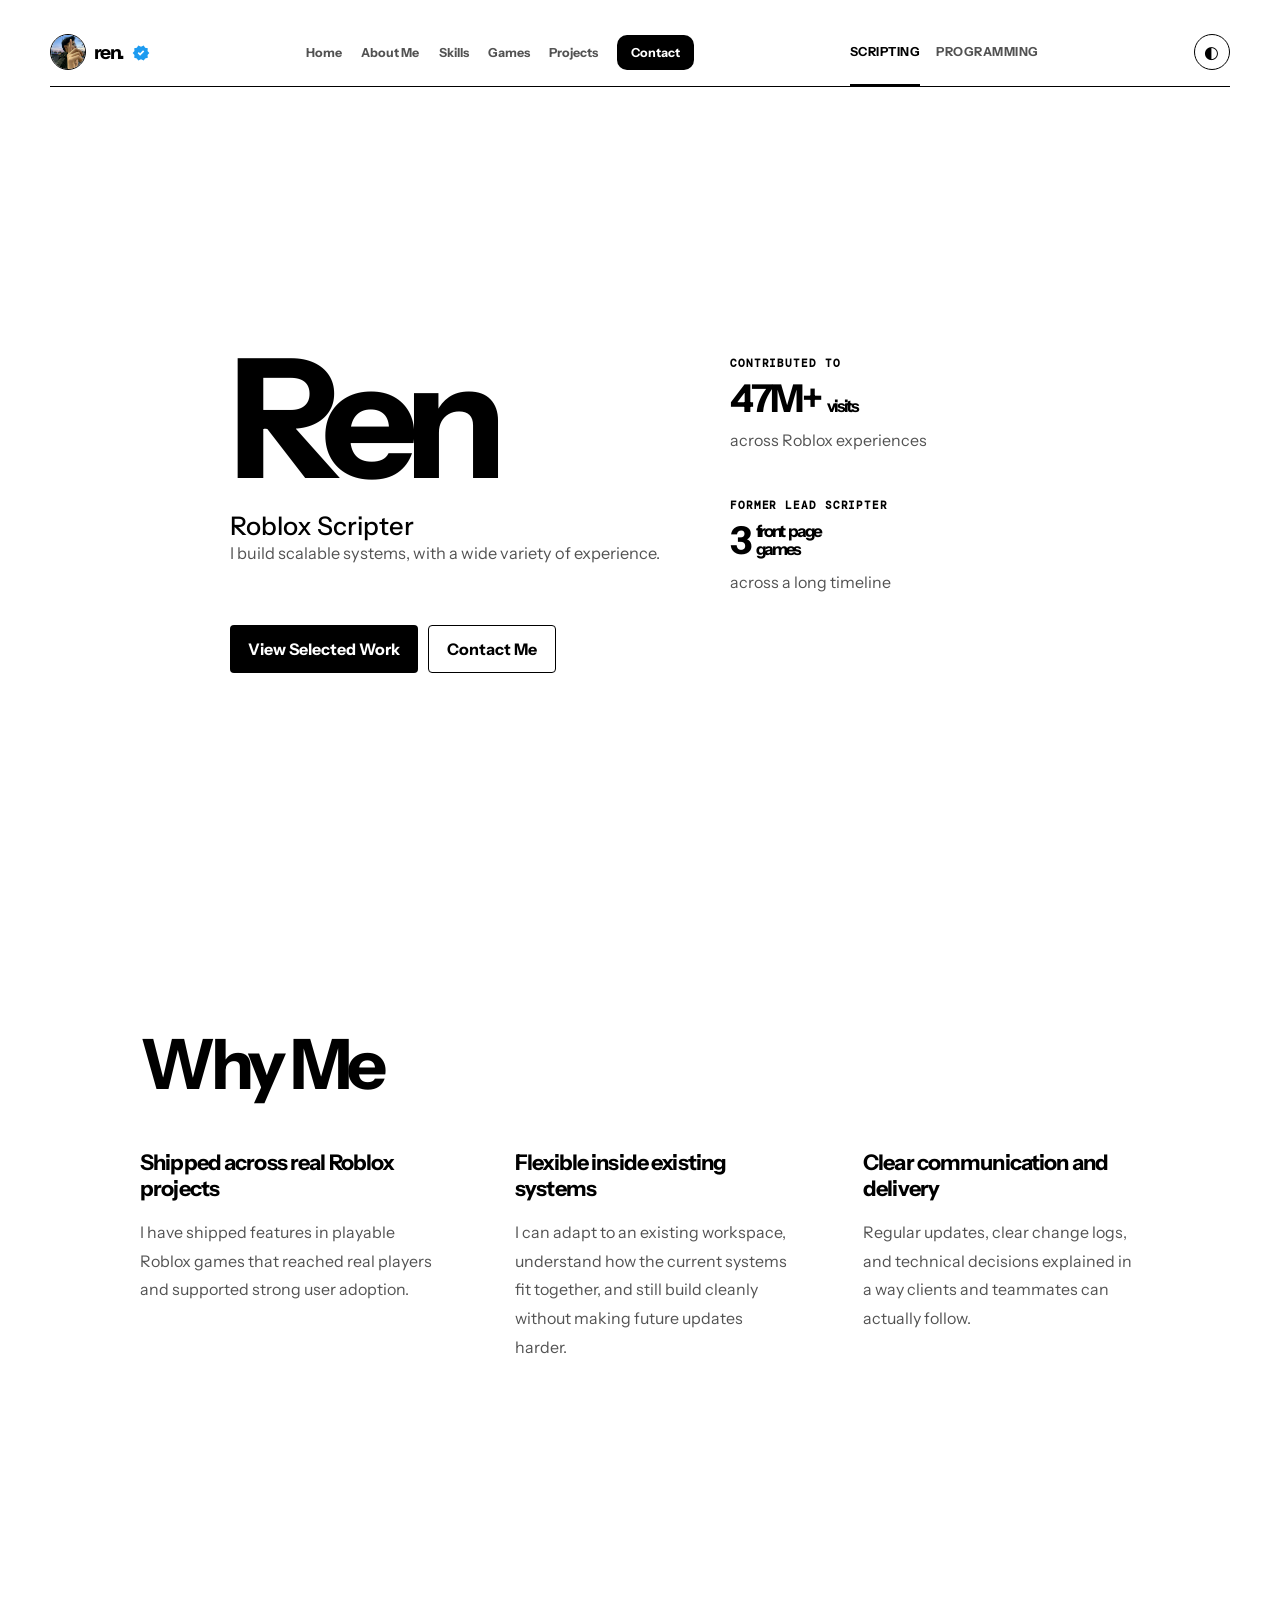
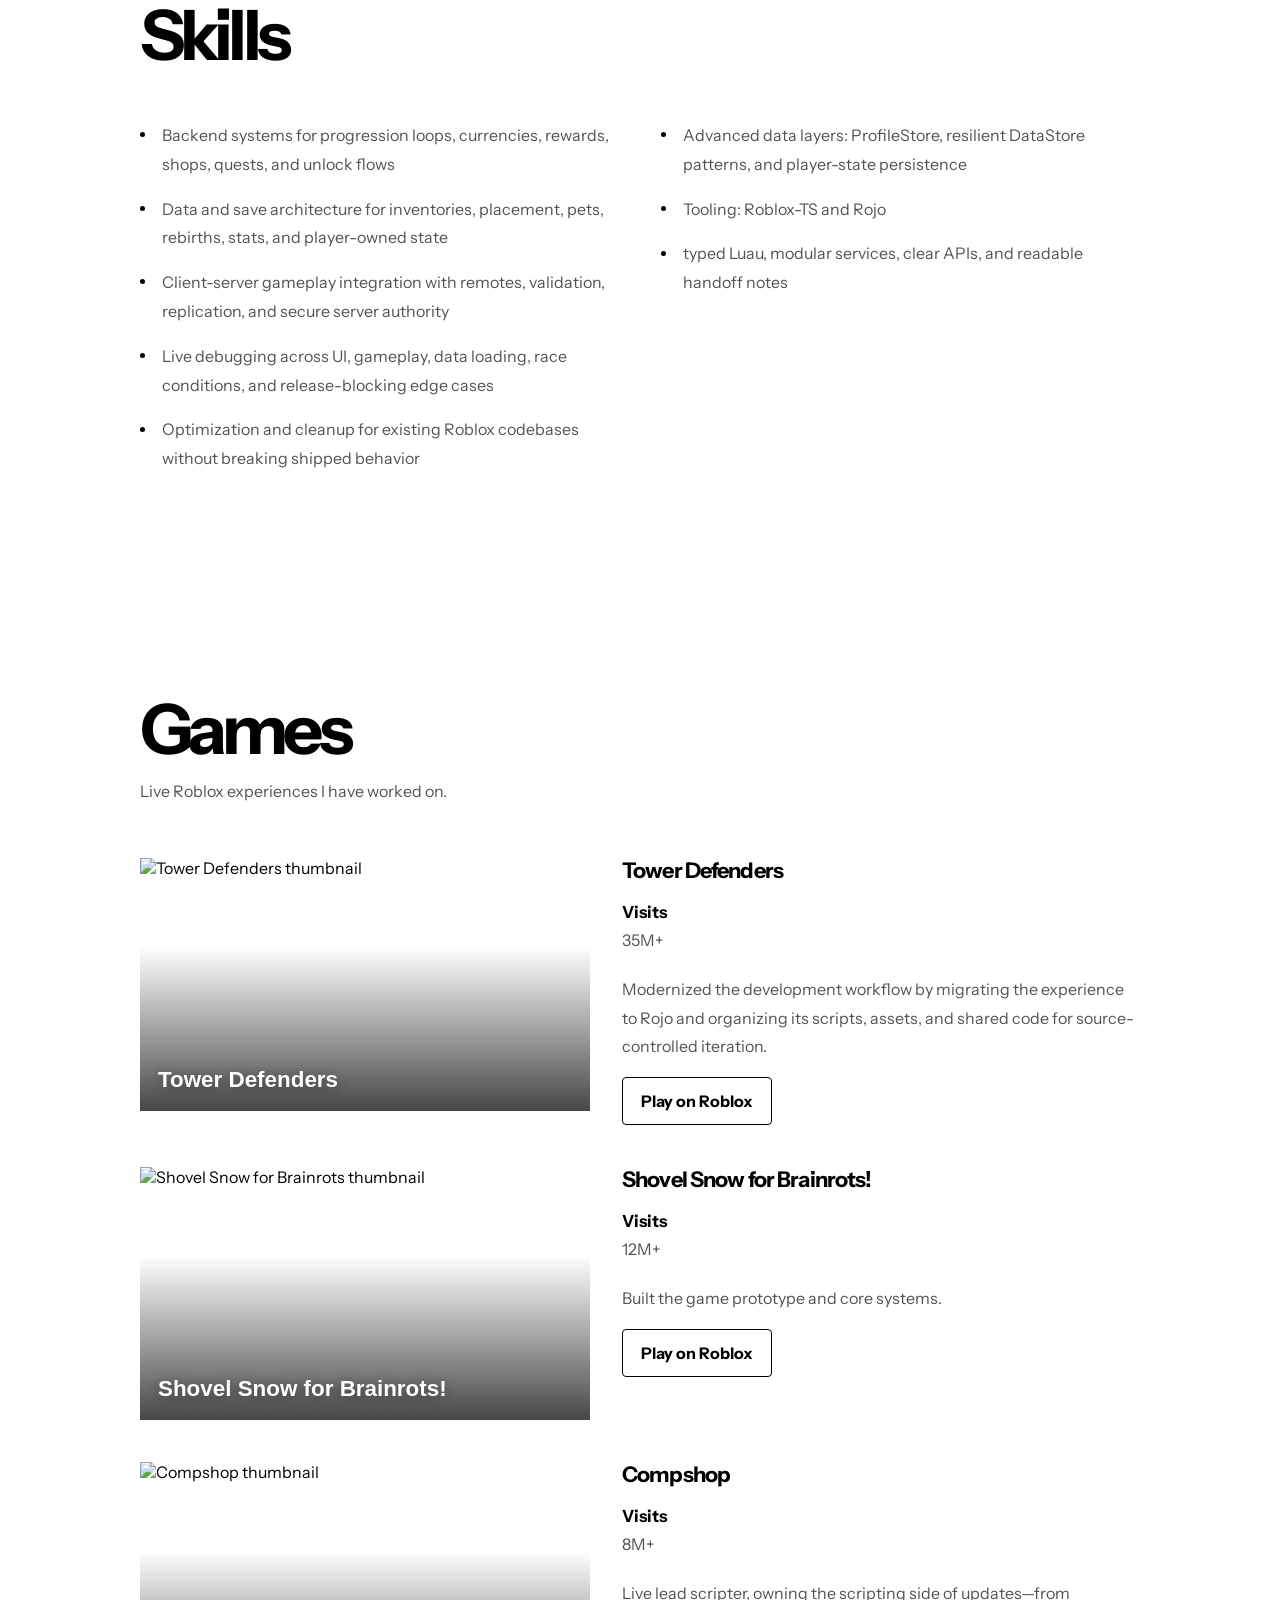
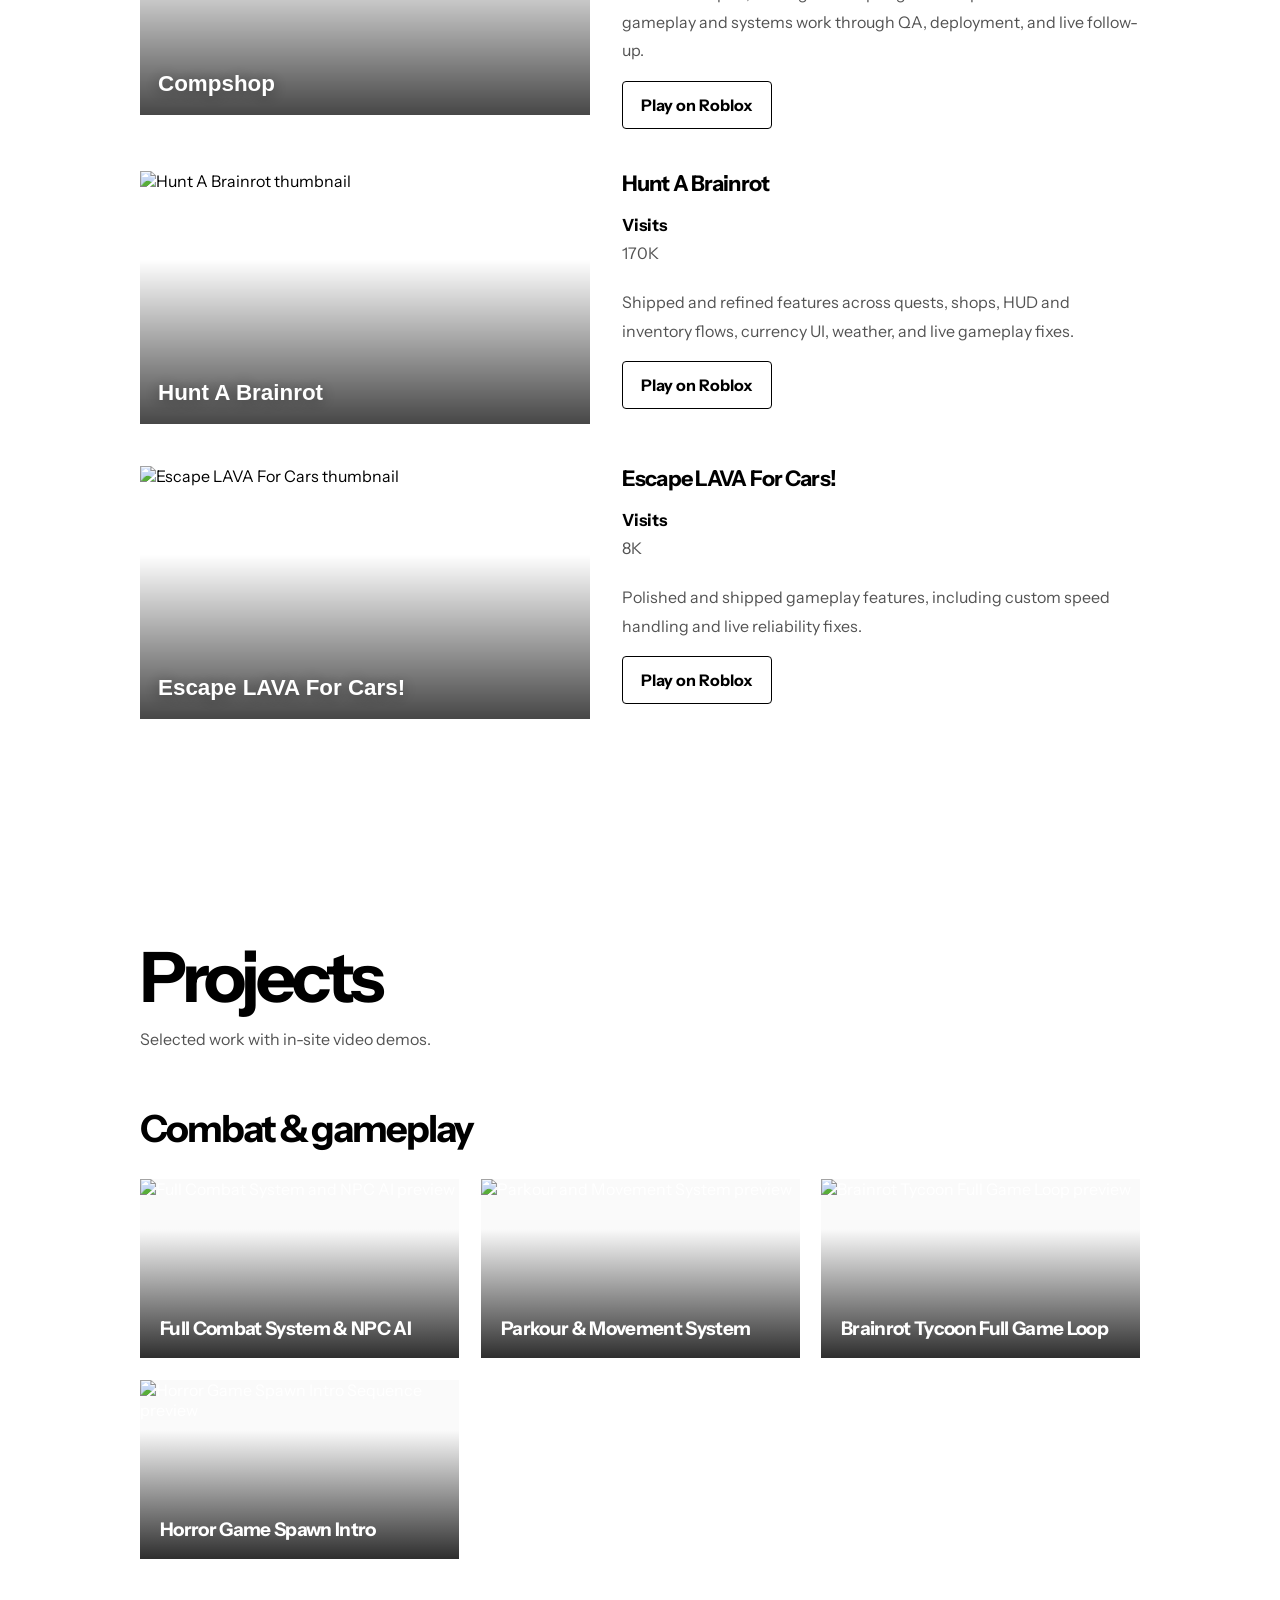
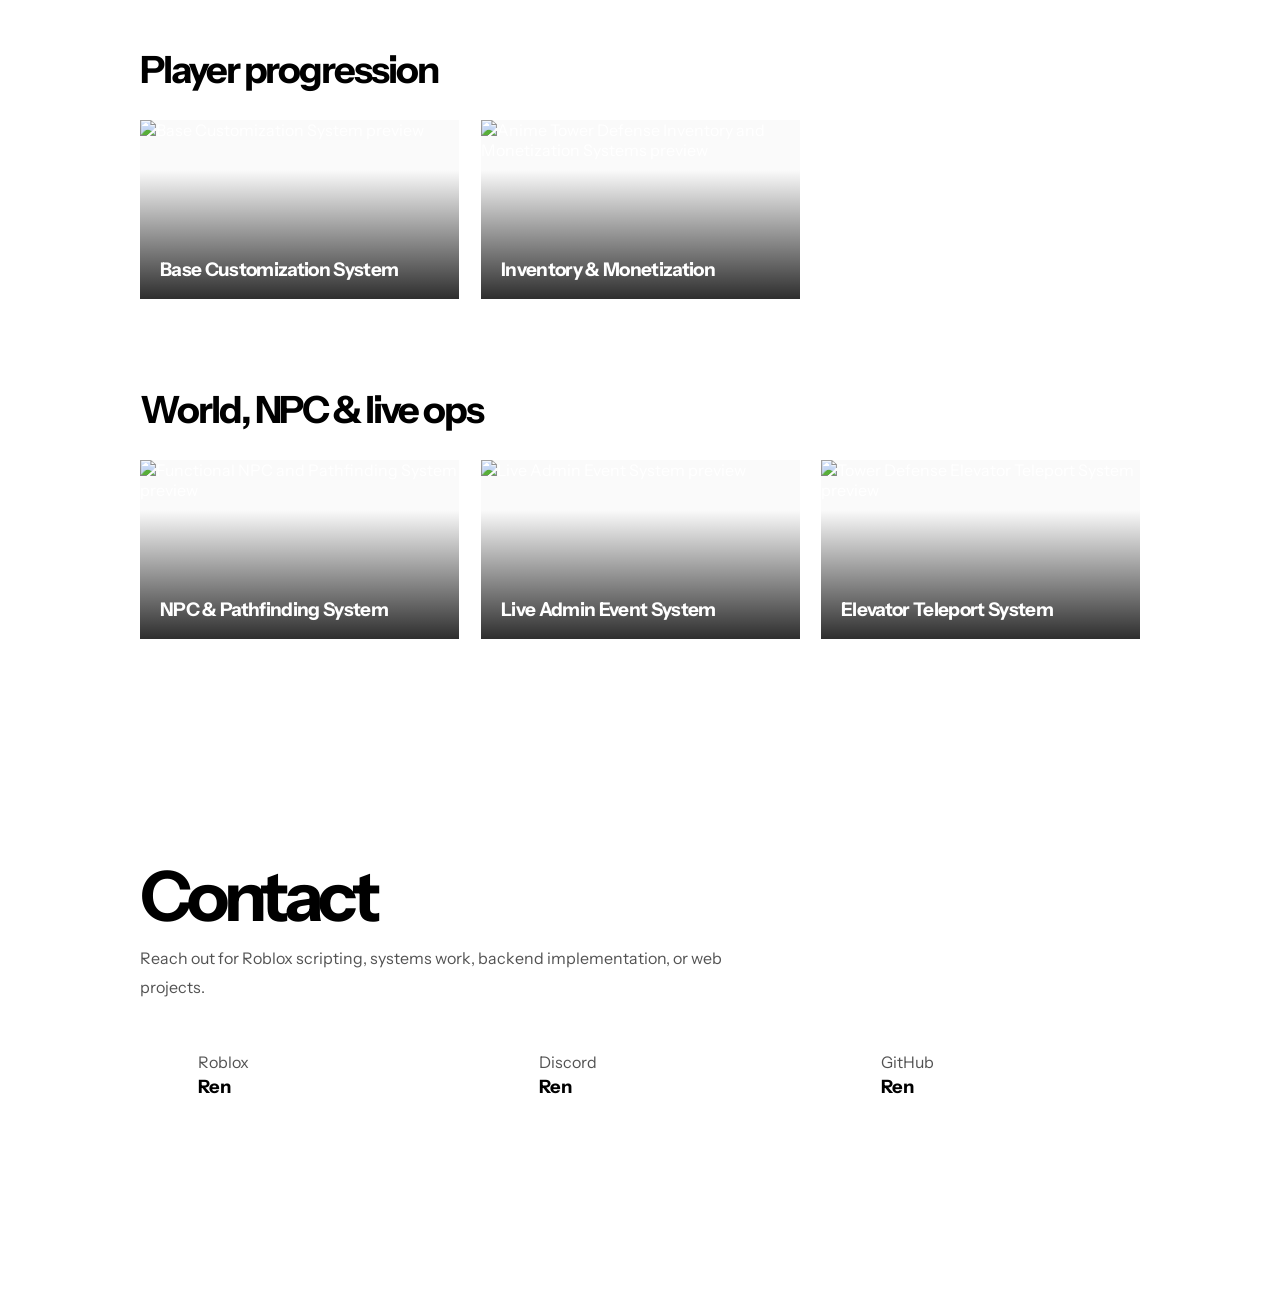
==== commit 5020a8ca: "Add parkour movement showcase" ====
--- a/index.html
+++ b/index.html
@@ -299,6 +299,11 @@
                   <span class="showcase-card-title">Full Combat System &amp; NPC AI</span>
                   <span class="showcase-card-summary">Server-authoritative combat, movement, and adaptive enemy behavior.</span>
                 </button>
+                <button class="showcase-card project-open" type="button" data-category="Combat &amp; gameplay" data-title="Parkour &amp; Movement System" data-description="Custom locomotion with momentum-preserving jumps, slides, vaults, ledge mantles, wall traversal, and responsive camera, animation, and audio feedback." data-video="https://drive.google.com/file/d/1Yj3U730AYn1lFuDNuj0ZBxXZwbLkAC9U/preview">
+                  <img src="https://drive.google.com/thumbnail?id=1Yj3U730AYn1lFuDNuj0ZBxXZwbLkAC9U&amp;sz=w1200" alt="Parkour and Movement System preview" loading="lazy" decoding="async" />
+                  <span class="showcase-card-title">Parkour &amp; Movement System</span>
+                  <span class="showcase-card-summary">Momentum, slides, vaults, mantles, and wall traversal in one responsive controller.</span>
+                </button>
                 <button class="showcase-card project-open" type="button" data-category="Combat &amp; gameplay" data-title="Brainrot Tycoon Full Game Loop" data-description="A complete collect, place, earn, mutate, and save progression loop." data-video="https://drive.google.com/file/d/1MStFRISxkvvZPvq-0Ef4SH2bLurx5qPf/preview">
                   <img src="https://drive.google.com/thumbnail?id=1MStFRISxkvvZPvq-0Ef4SH2bLurx5qPf&amp;sz=w1200" alt="Brainrot Tycoon Full Game Loop preview" loading="lazy" decoding="async" />
                   <span class="showcase-card-title">Brainrot Tycoon Full Game Loop</span>
--- a/styles.css
+++ b/styles.css
@@ -2332,7 +2332,7 @@
 }
 
 .showcase-viewer-close {
-  position: absolute;
+  position: fixed;
   top: clamp(16px, 2.5vw, 28px);
   right: clamp(16px, 2.5vw, 28px);
   z-index: 2;
@@ -2372,9 +2372,10 @@
   .showcase-viewer { padding: 18px 16px; }
   .showcase-viewer-content {
     grid-template-rows: auto auto;
-    align-content: center;
+    align-content: start;
     gap: 16px;
-    padding-top: 26px;
+    margin: 0;
+    padding-top: 48px;
   }
   .showcase-video-stage { width: 100%; height: auto; }
   .showcase-viewer .video-modal-frame { width: 100%; height: auto; aspect-ratio: 16 / 9; }
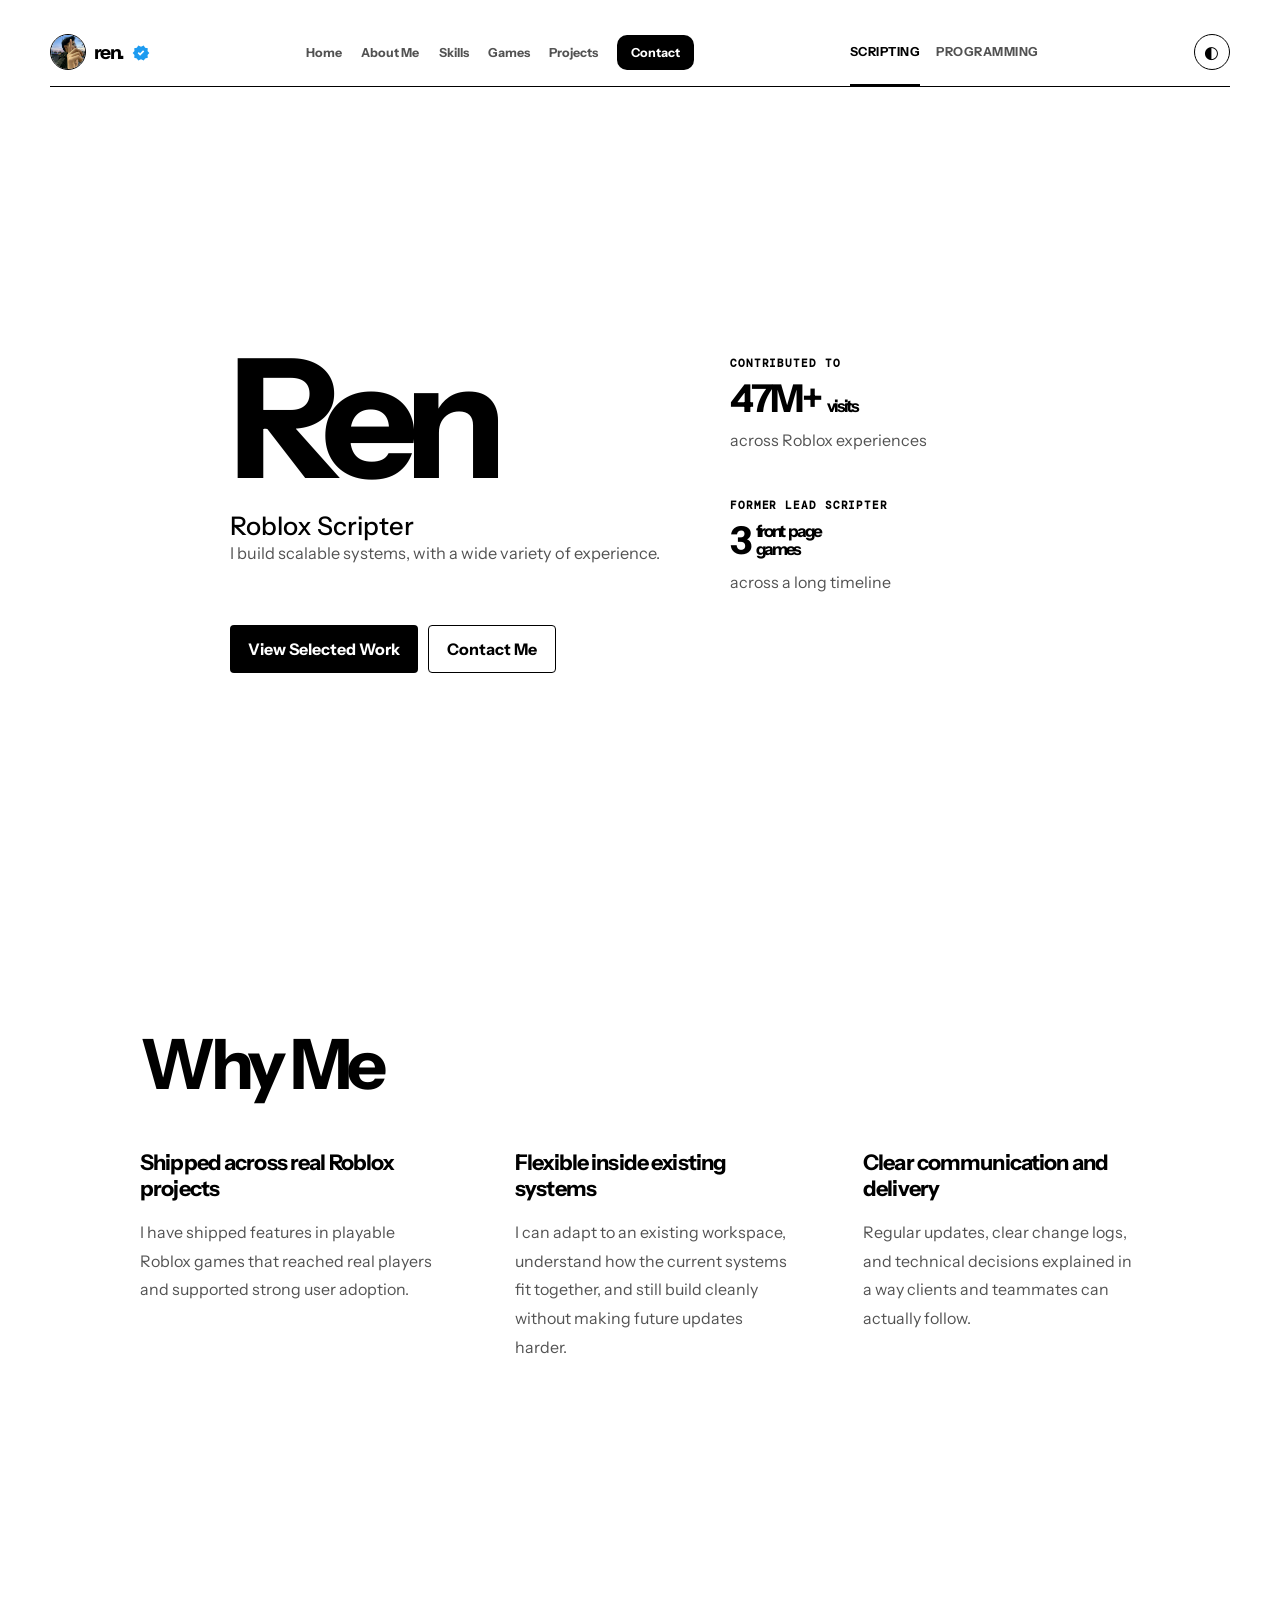
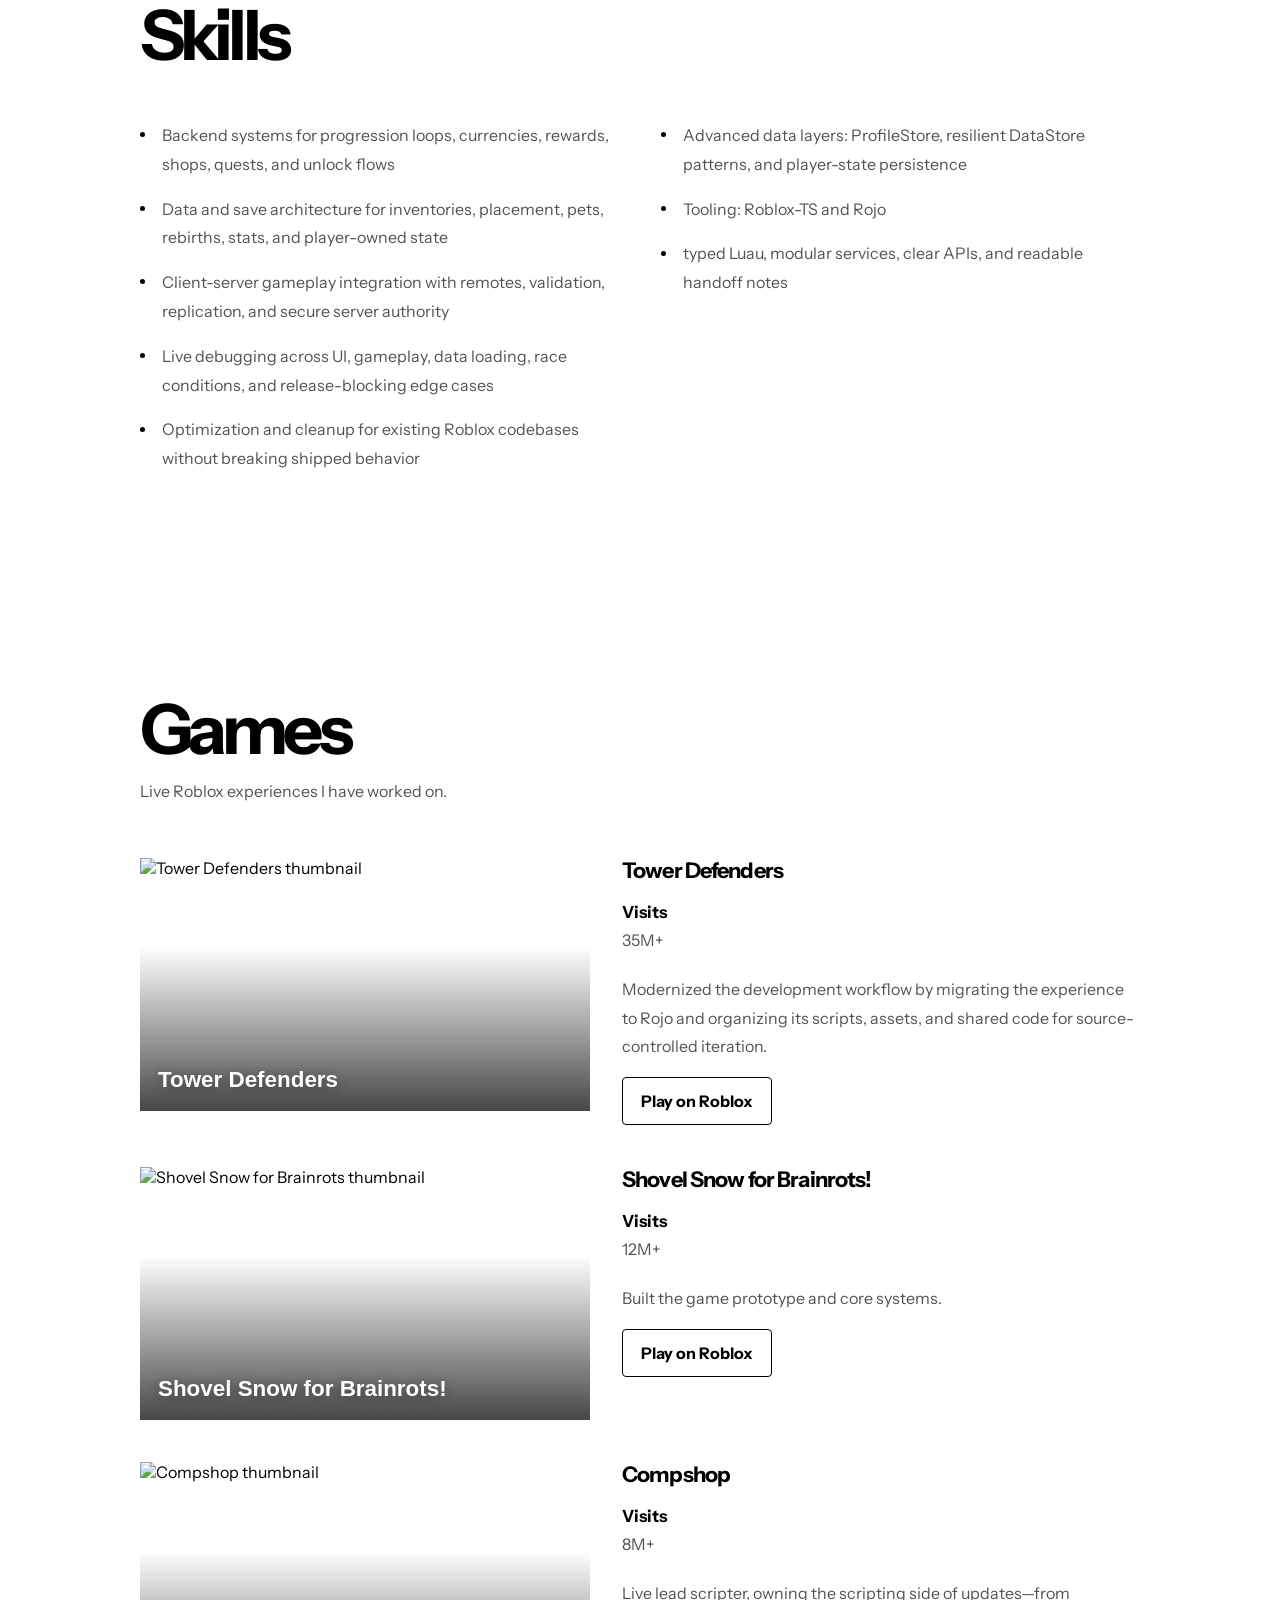
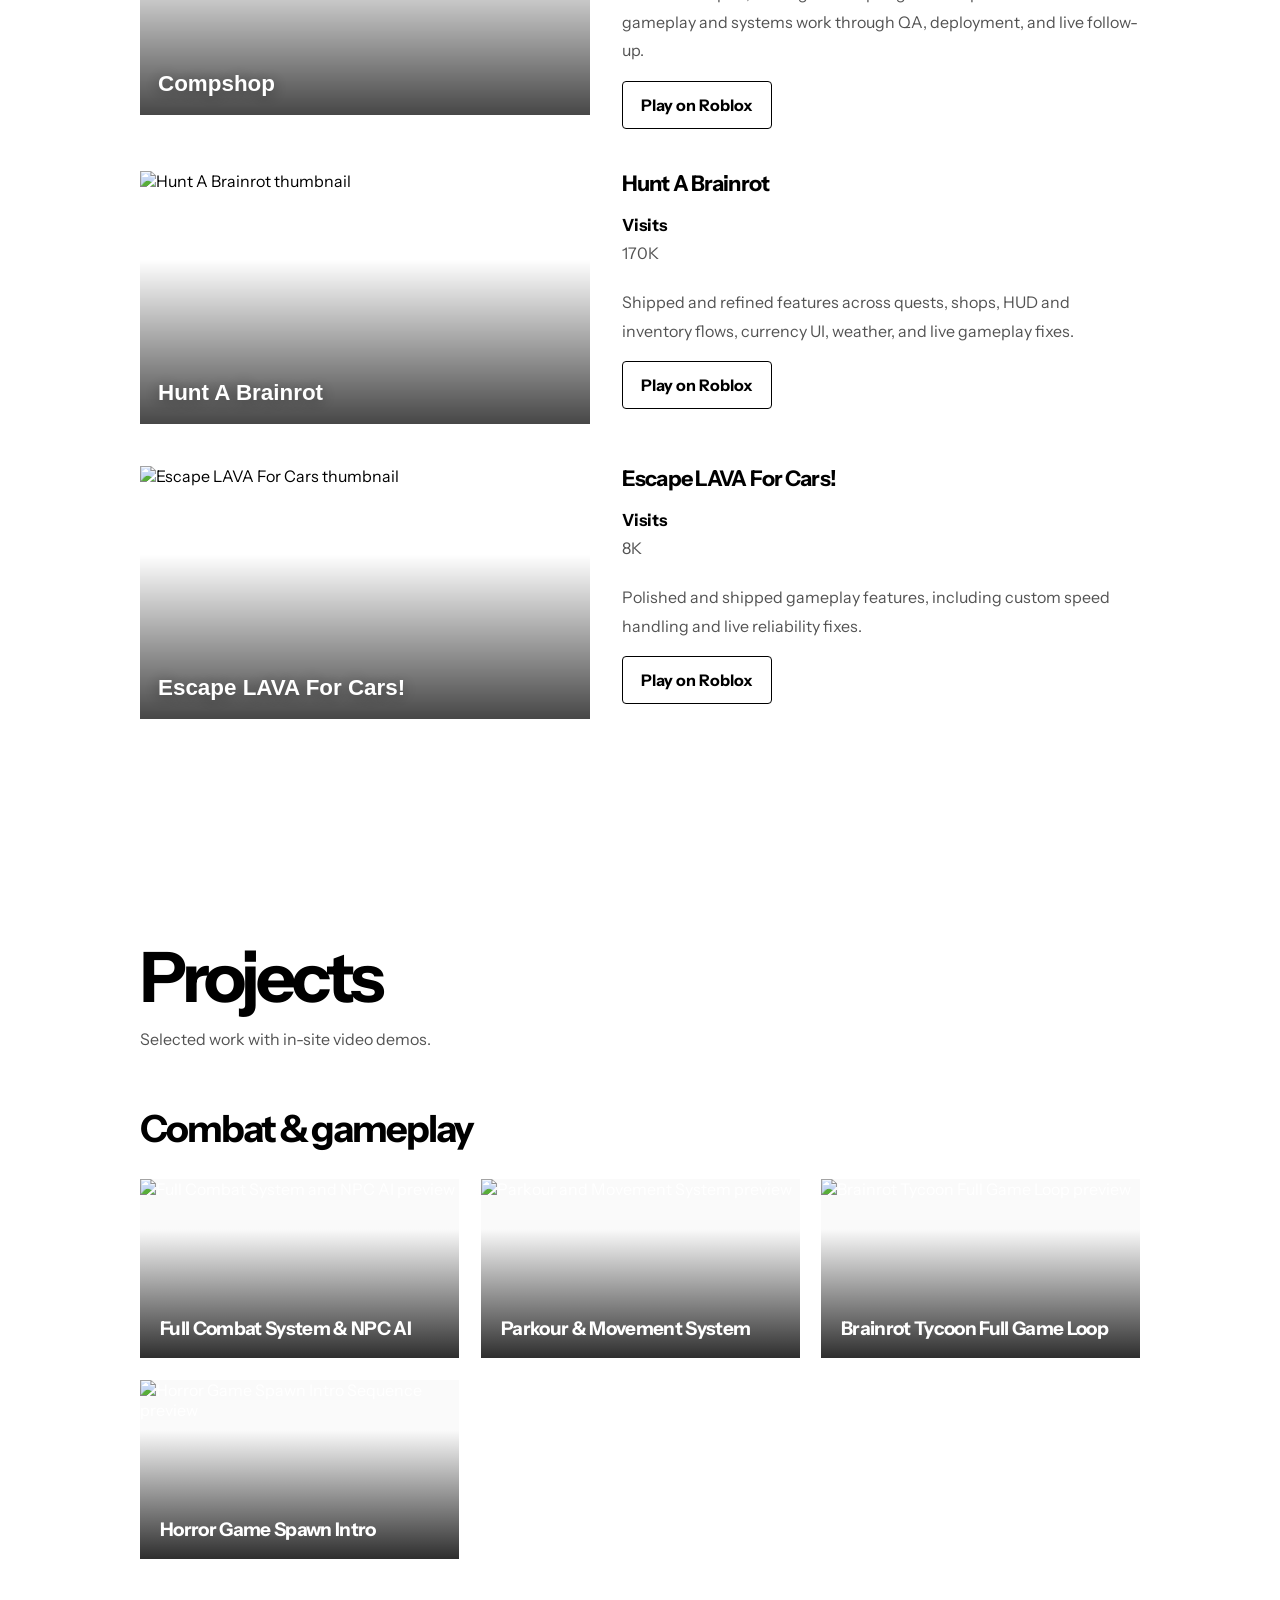
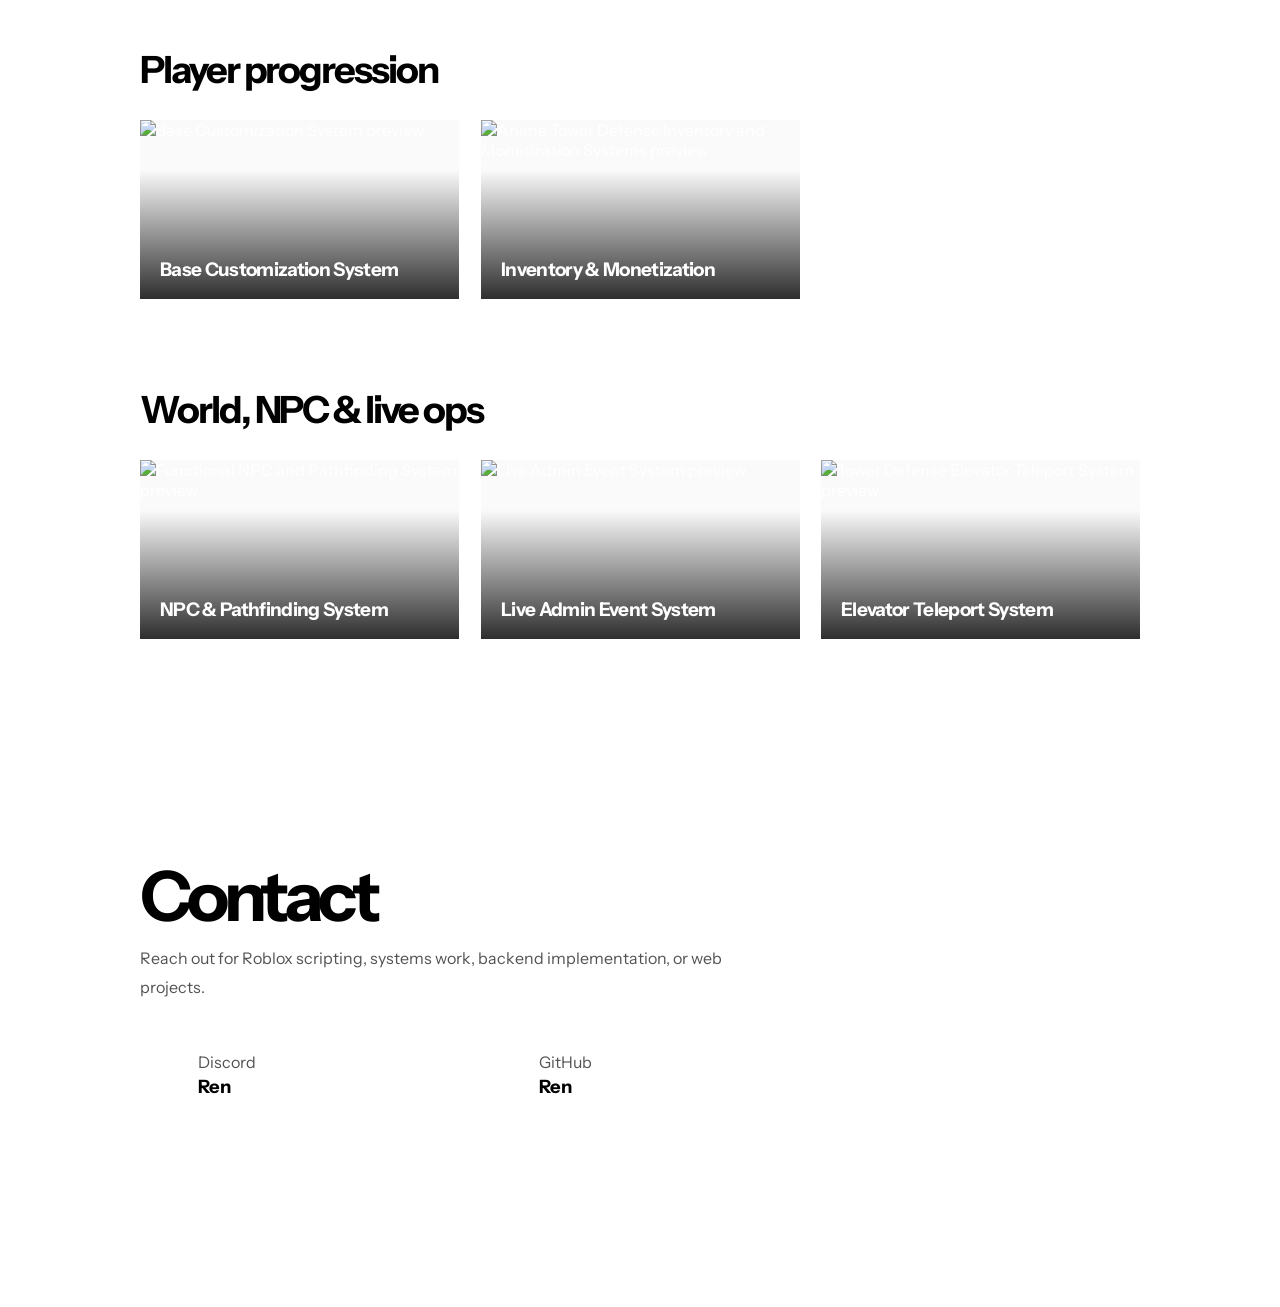
==== commit 501eb9d4: "Remove Roblox contact link" ====
--- a/index.html
+++ b/index.html
@@ -556,11 +556,6 @@
           </div>
 
           <div class="contact-grid reveal">
-            <a class="contact-card" href="https://www.roblox.com/users/1859722646/profile" target="_blank" rel="noreferrer">
-              <i class="brand-icon brand-icon-roblox" aria-hidden="true"></i>
-              <span>Roblox</span>
-              <strong>Ren</strong>
-            </a>
             <a class="contact-card" href="https://discord.com/users/863377260055887882" target="_blank" rel="noreferrer">
               <i class="brand-icon brand-icon-discord" aria-hidden="true"></i>
               <span>Discord</span>
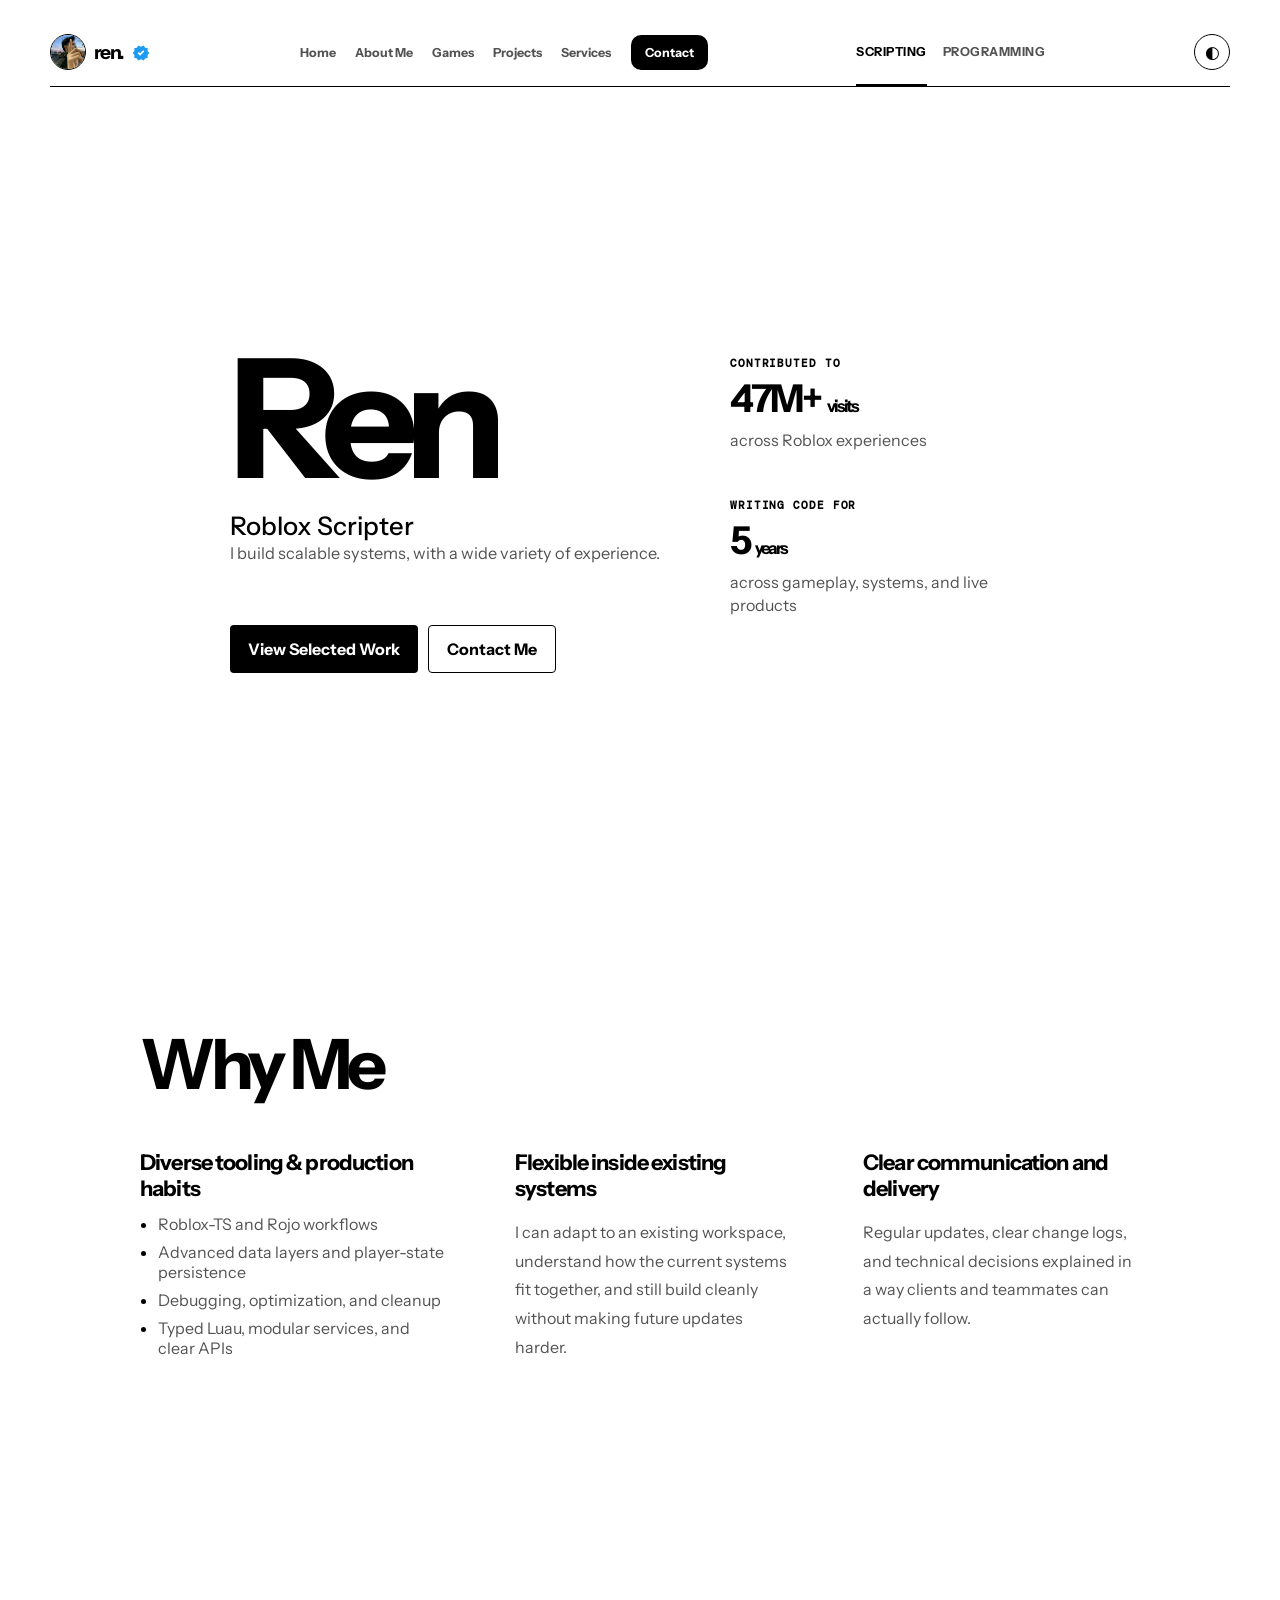
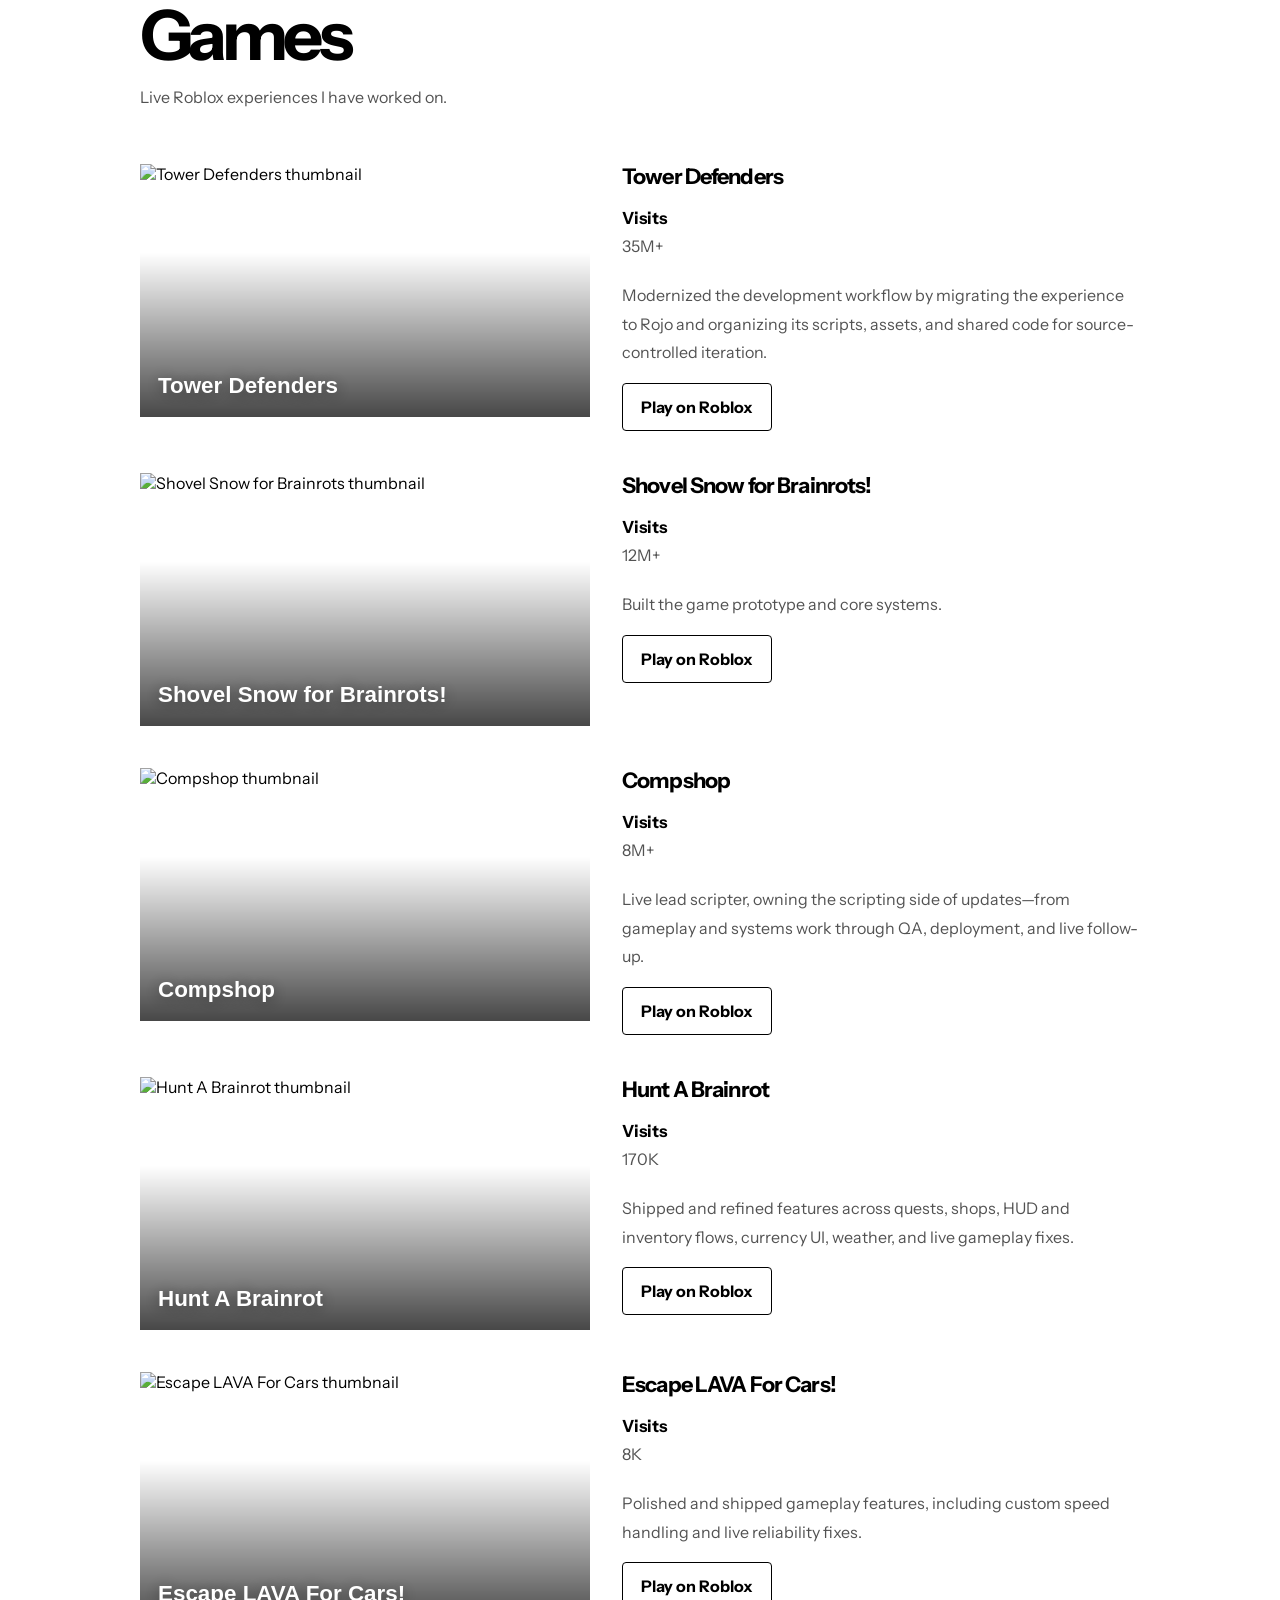
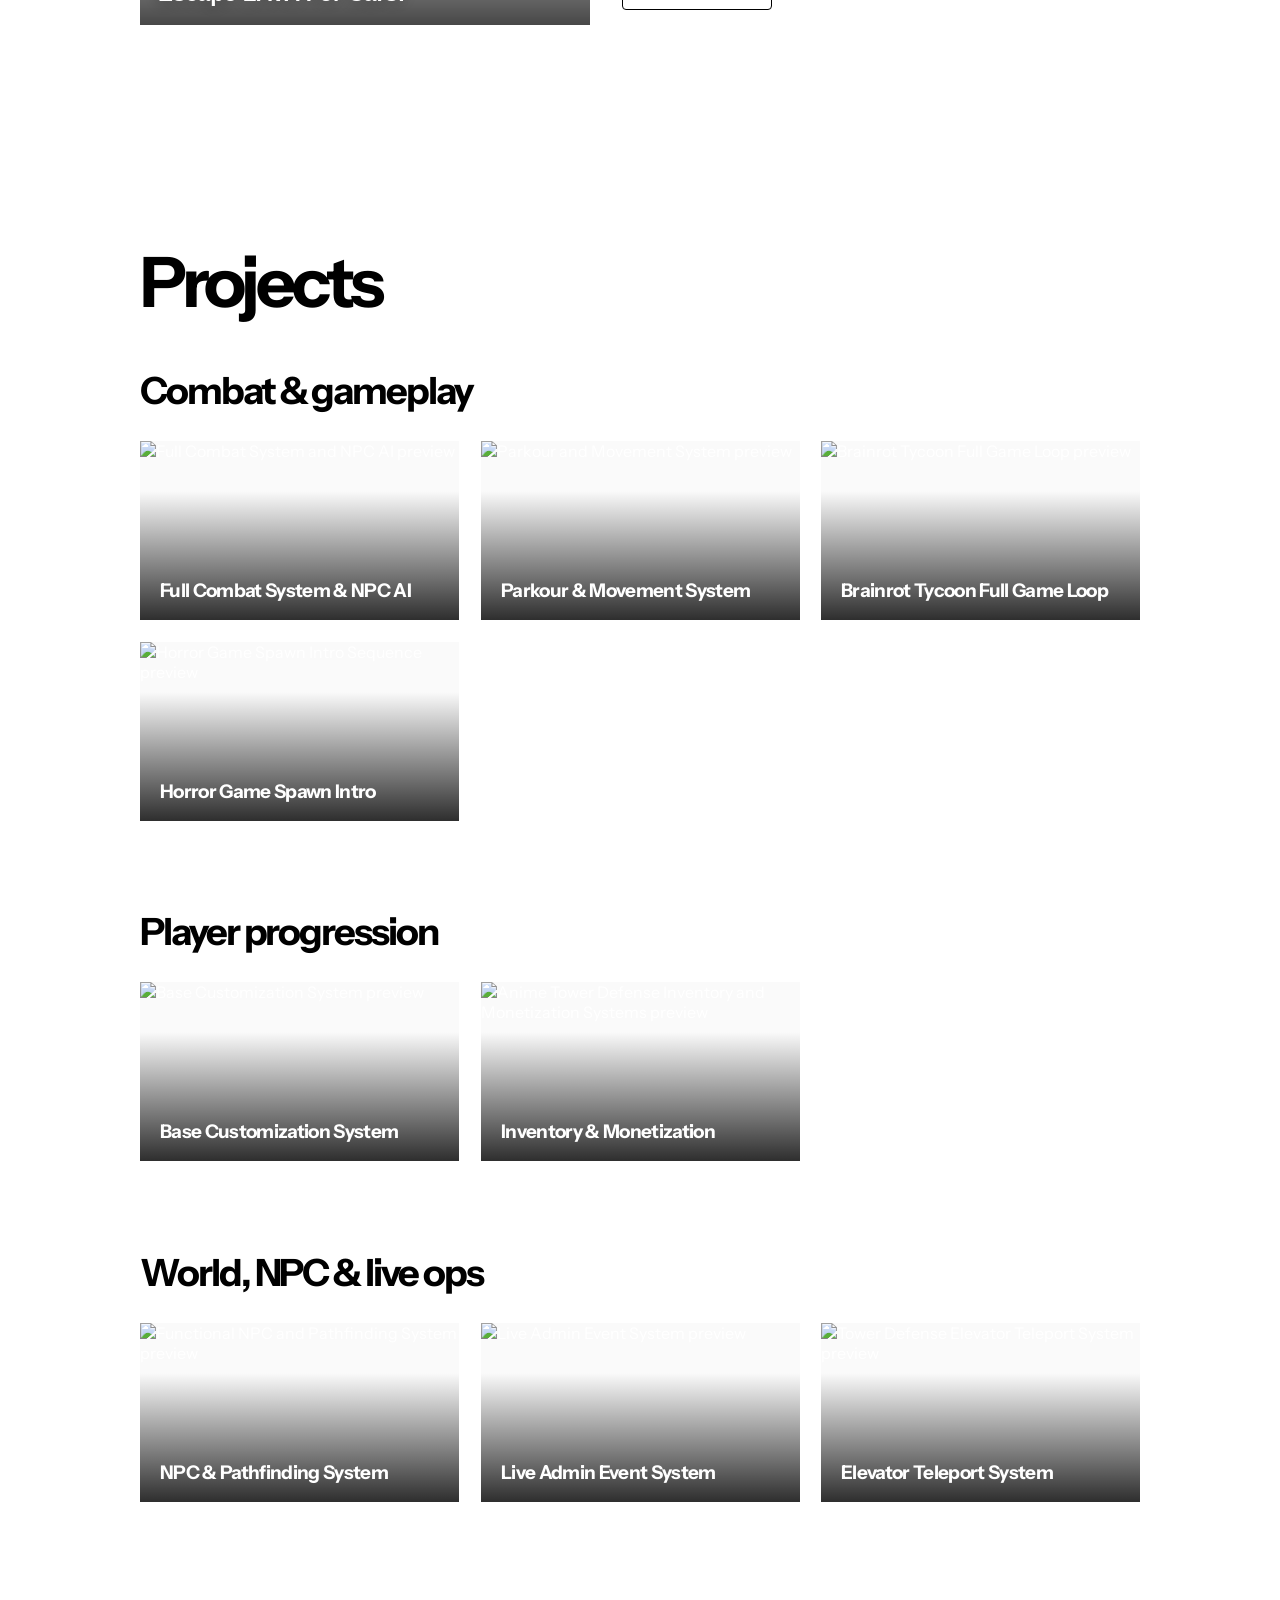
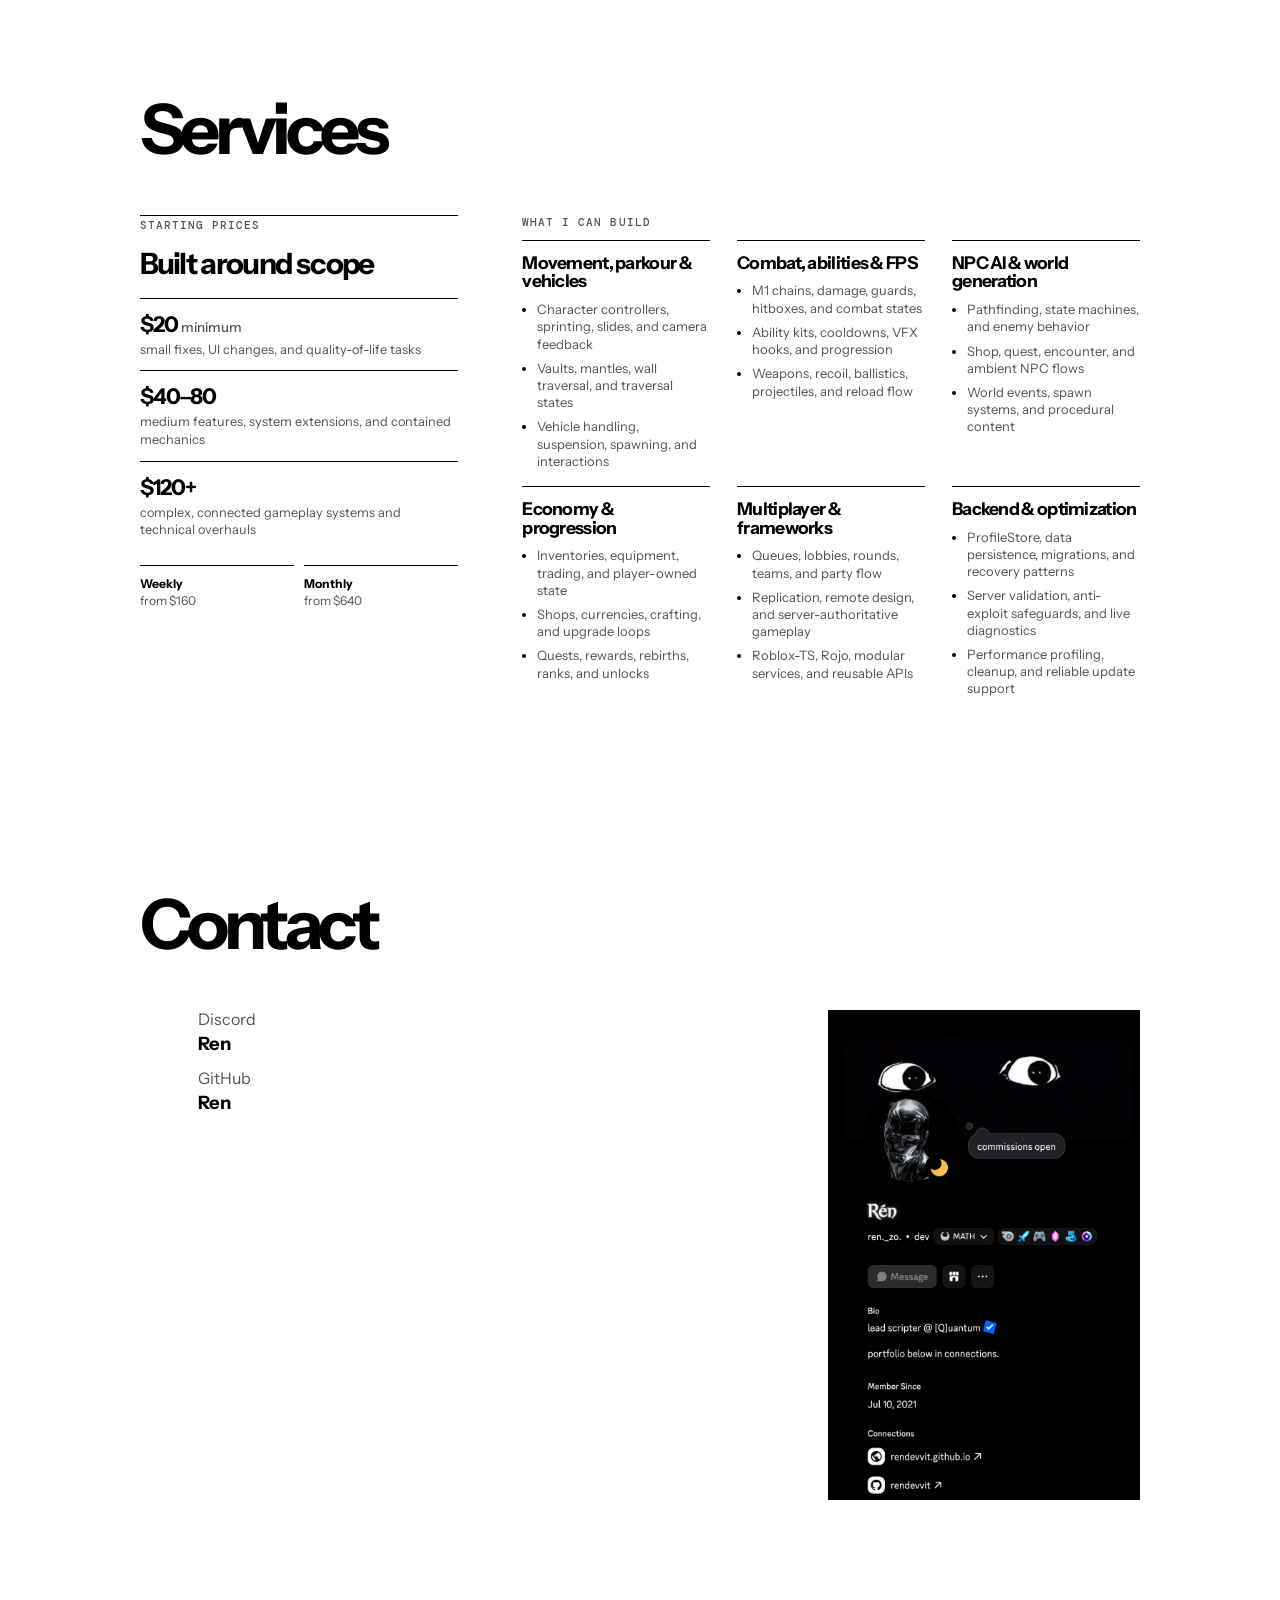
==== commit b06f00a1: "Add portfolio services and tooling details" ====
--- a/index.html
+++ b/index.html
@@ -22,7 +22,7 @@
     <link rel="preconnect" href="https://fonts.googleapis.com" />
     <link rel="preconnect" href="https://fonts.gstatic.com" crossorigin />
     <link href="https://fonts.googleapis.com/css2?family=DM+Mono:wght@400;500&family=Instrument+Sans:wdth,wght@75..100,400..700&display=swap" rel="stylesheet" />
-    <link rel="stylesheet" href="styles.css?v=20261018-showcase-catalog" />
+    <link rel="stylesheet" href="styles.css?v=20261023-services" />
   </head>
   <body data-mode="scripting" data-choice="complete">
     <div class="page-shell">
@@ -48,9 +48,9 @@
         <nav id="site-nav" class="site-nav">
           <a href="#home"><span>01</span> Home</a>
           <a data-track="scripting" href="#about"><span>02</span> About Me</a>
-          <a data-track="scripting" href="#skills"><span>03</span> Skills</a>
           <a data-track="scripting" href="#games"><span>04</span> Games</a>
           <a data-track="scripting" href="#projects"><span>05</span> Projects</a>
+          <a data-track="scripting" href="#services"><span>06</span> Services</a>
           <a data-track="programming" href="#programming-about"><span>02</span> About Me</a>
           <a data-track="programming" href="#programming-skills"><span>03</span> Skills</a>
           <a data-track="programming" href="#programming-work"><span>04</span> Work</a>
@@ -74,10 +74,10 @@
                   <strong>47M+ <small>visits</small></strong>
                   <p>across Roblox experiences</p>
                 </article>
-                <article class="proof-card">
-                  <span>Former Lead Scripter</span>
-                  <strong class="proof-stat-stacked"><span class="proof-stat-number">3</span><small class="proof-stat-label">front page</small><small class="proof-stat-label">games</small></strong>
-                  <p>across a long timeline</p>
+                <article class="proof-card proof-card-years">
+                  <span>Writing code for</span>
+                  <strong>5 <small>years</small></strong>
+                  <p>across gameplay, systems, and live products</p>
                 </article>
               </div>
 
@@ -113,10 +113,13 @@
           <div class="three-up-grid">
             <article class="feature-card reveal">
               <span class="feature-icon">01</span>
-              <h3>Shipped across real Roblox projects</h3>
-              <p>
-                I have shipped features in playable Roblox games that reached real players and supported strong user adoption.
-              </p>
+              <h3>Diverse tooling &amp; production habits</h3>
+              <ul class="feature-bullet-list">
+                <li>Roblox-TS and Rojo workflows</li>
+                <li>Advanced data layers and player-state persistence</li>
+                <li>Debugging, optimization, and cleanup</li>
+                <li>Typed Luau, modular services, and clear APIs</li>
+              </ul>
             </article>
 
             <article class="feature-card reveal">
@@ -134,33 +137,6 @@
                 Regular updates, clear change logs, and technical decisions explained in a way clients and teammates can actually follow.
               </p>
             </article>
-          </div>
-        </section>
-
-        <section id="skills" class="content-section" data-track="scripting">
-          <div class="section-intro reveal">
-            <p class="section-number">03</p>
-            <h2>Skills</h2>
-          </div>
-
-          <div class="skills-panels">
-            <div class="skills-panel reveal">
-              <ul class="skill-list">
-                <li>Backend systems for progression loops, currencies, rewards, shops, quests, and unlock flows</li>
-                <li>Data and save architecture for inventories, placement, pets, rebirths, stats, and player-owned state</li>
-                <li>Client-server gameplay integration with remotes, validation, replication, and secure server authority</li>
-                <li>Live debugging across UI, gameplay, data loading, race conditions, and release-blocking edge cases</li>
-                <li>Optimization and cleanup for existing Roblox codebases without breaking shipped behavior</li>
-              </ul>
-            </div>
-
-            <div class="skills-panel reveal">
-              <ul class="skill-list">
-                <li>Advanced data layers: ProfileStore, resilient DataStore patterns, and player-state persistence</li>
-                <li>Tooling: Roblox-TS and Rojo</li>
-                <li>typed Luau, modular services, clear APIs, and readable handoff notes</li>
-              </ul>
-            </div>
           </div>
         </section>
 
@@ -287,7 +263,6 @@
         <section id="projects" class="content-section" data-track="scripting">
           <div class="section-intro reveal">
             <h2>Projects</h2>
-            <p class="section-copy">Selected work with in-site video demos.</p>
           </div>
 
           <div class="showcase-catalog">
@@ -353,6 +328,59 @@
                 </button>
               </div>
             </section>
+          </div>
+        </section>
+
+        <section id="services" class="content-section services-section" data-track="scripting">
+          <div class="section-intro reveal">
+            <p class="section-number">06</p>
+            <h2>Services</h2>
+          </div>
+
+          <div class="services-layout">
+            <article class="services-pricing reveal">
+              <p class="services-eyebrow">Starting prices</p>
+              <h3>Built around scope</h3>
+              <div class="pricing-list">
+                <div class="pricing-tier"><strong>$20<span> minimum</span></strong><p>small fixes, UI changes, and quality-of-life tasks</p></div>
+                <div class="pricing-tier"><strong>$40–80</strong><p>medium features, system extensions, and contained mechanics</p></div>
+                <div class="pricing-tier"><strong>$120+</strong><p>complex, connected gameplay systems and technical overhauls</p></div>
+              </div>
+              <div class="pricing-cadence">
+                <p><strong>Weekly</strong><span>from $160</span></p>
+                <p><strong>Monthly</strong><span>from $640</span></p>
+              </div>
+            </article>
+
+            <div class="systems-catalogue reveal">
+              <p class="services-eyebrow">What I can build</p>
+              <div class="systems-capability-grid">
+                <article class="system-capability">
+                  <h3>Movement, parkour &amp; vehicles</h3>
+                  <ul><li>Character controllers, sprinting, slides, and camera feedback</li><li>Vaults, mantles, wall traversal, and traversal states</li><li>Vehicle handling, suspension, spawning, and interactions</li></ul>
+                </article>
+                <article class="system-capability">
+                  <h3>Combat, abilities &amp; FPS</h3>
+                  <ul><li>M1 chains, damage, guards, hitboxes, and combat states</li><li>Ability kits, cooldowns, VFX hooks, and progression</li><li>Weapons, recoil, ballistics, projectiles, and reload flow</li></ul>
+                </article>
+                <article class="system-capability">
+                  <h3>NPC AI &amp; world generation</h3>
+                  <ul><li>Pathfinding, state machines, and enemy behavior</li><li>Shop, quest, encounter, and ambient NPC flows</li><li>World events, spawn systems, and procedural content</li></ul>
+                </article>
+                <article class="system-capability">
+                  <h3>Economy &amp; progression</h3>
+                  <ul><li>Inventories, equipment, trading, and player-owned state</li><li>Shops, currencies, crafting, and upgrade loops</li><li>Quests, rewards, rebirths, ranks, and unlocks</li></ul>
+                </article>
+                <article class="system-capability">
+                  <h3>Multiplayer &amp; frameworks</h3>
+                  <ul><li>Queues, lobbies, rounds, teams, and party flow</li><li>Replication, remote design, and server-authoritative gameplay</li><li>Roblox-TS, Rojo, modular services, and reusable APIs</li></ul>
+                </article>
+                <article class="system-capability">
+                  <h3>Backend &amp; optimization</h3>
+                  <ul><li>ProfileStore, data persistence, migrations, and recovery patterns</li><li>Server validation, anti-exploit safeguards, and live diagnostics</li><li>Performance profiling, cleanup, and reliable update support</li></ul>
+                </article>
+              </div>
+            </div>
           </div>
         </section>
 
@@ -552,20 +580,24 @@
           <div class="section-intro reveal">
             <p class="section-number">07</p>
             <h2>Contact</h2>
-            <p class="section-copy">Reach out for Roblox scripting, systems work, backend implementation, or web projects.</p>
-          </div>
-
-          <div class="contact-grid reveal">
-            <a class="contact-card" href="https://discord.com/users/863377260055887882" target="_blank" rel="noreferrer">
-              <i class="brand-icon brand-icon-discord" aria-hidden="true"></i>
-              <span>Discord</span>
-              <strong>Ren</strong>
-            </a>
-            <a class="contact-card" href="https://github.com/rendevvit" target="_blank" rel="noreferrer">
-              <i class="brand-icon brand-icon-github" aria-hidden="true"></i>
-              <span>GitHub</span>
-              <strong>Ren</strong>
-            </a>
+          </div>
+
+          <div class="contact-layout reveal">
+            <div class="contact-grid">
+              <a class="contact-card" href="https://discord.com/users/863377260055887882" target="_blank" rel="noreferrer">
+                <i class="brand-icon brand-icon-discord" aria-hidden="true"></i>
+                <span>Discord</span>
+                <strong>Ren</strong>
+              </a>
+              <a class="contact-card" href="https://github.com/rendevvit" target="_blank" rel="noreferrer">
+                <i class="brand-icon brand-icon-github" aria-hidden="true"></i>
+                <span>GitHub</span>
+                <strong>Ren</strong>
+              </a>
+            </div>
+            <figure class="contact-profile-showcase">
+              <img src="assets/contact/discord-profile.png" alt="Ren's Discord profile" loading="lazy" decoding="async" />
+            </figure>
           </div>
         </section>
       </main>
--- a/styles.css
+++ b/styles.css
@@ -2398,6 +2398,228 @@
   to { opacity: 1; transform: translateY(0) scale(1); }
 }
 
+/* Services: a compact systems index, not another card grid. */
+.feature-bullet-list {
+  display: grid;
+  gap: 8px;
+  margin: 0;
+  padding-left: 1.1rem;
+  color: var(--quiet);
+}
+
+.feature-bullet-list li::marker {
+  color: var(--ink);
+}
+
+.proof-card-years strong {
+  color: var(--ink);
+  letter-spacing: -.075em;
+}
+
+.services-section {
+  padding-block: clamp(56px, 6.5vw, 82px);
+}
+
+.services-layout {
+  display: grid;
+  grid-template-columns: minmax(220px, .68fr) minmax(0, 1.32fr);
+  gap: clamp(30px, 5vw, 72px);
+  align-items: start;
+}
+
+.services-eyebrow {
+  margin: 0 0 10px;
+  color: var(--quiet);
+  font-family: "DM Mono", monospace;
+  font-size: .71rem;
+  font-weight: 500;
+  letter-spacing: .09em;
+  text-transform: uppercase;
+}
+
+.services-pricing {
+  padding: 2px 0 16px;
+  border-top: 1px solid var(--rule);
+}
+
+.services-pricing h3 {
+  margin: 17px 0 20px;
+  color: var(--ink);
+  font-size: clamp(1.4rem, 2.3vw, 2rem);
+  letter-spacing: -.055em;
+  line-height: .95;
+}
+
+.pricing-list {
+  display: grid;
+  gap: 0;
+}
+
+.pricing-tier {
+  padding: 12px 0;
+  border-top: 1px solid var(--rule);
+}
+
+.pricing-tier strong {
+  display: block;
+  color: var(--ink);
+  font-size: clamp(1.1rem, 1.7vw, 1.42rem);
+  letter-spacing: -.045em;
+}
+
+.pricing-tier strong span {
+  color: var(--quiet);
+  font-size: .62em;
+  font-weight: 500;
+  letter-spacing: 0;
+}
+
+.pricing-tier p {
+  margin: 4px 0 0;
+  color: var(--quiet);
+  font-size: .8rem;
+  line-height: 1.38;
+}
+
+.pricing-cadence {
+  display: grid;
+  grid-template-columns: repeat(2, minmax(0, 1fr));
+  gap: 10px;
+  margin-top: 14px;
+}
+
+.pricing-cadence p {
+  display: grid;
+  gap: 2px;
+  margin: 0;
+  padding-top: 10px;
+  border-top: 1px solid var(--rule);
+}
+
+.pricing-cadence strong {
+  color: var(--ink);
+  font-size: .76rem;
+}
+
+.pricing-cadence span {
+  color: var(--quiet);
+  font-size: .76rem;
+}
+
+.systems-catalogue {
+  min-width: 0;
+}
+
+.systems-capability-grid {
+  display: grid;
+  grid-template-columns: repeat(3, minmax(0, 1fr));
+  gap: 16px clamp(16px, 2.1vw, 28px);
+}
+
+.system-capability {
+  min-width: 0;
+  padding-top: 13px;
+  border-top: 1px solid var(--rule);
+}
+
+.system-capability h3 {
+  margin: 0 0 10px;
+  color: var(--ink);
+  font-size: clamp(.92rem, 1.45vw, 1.1rem);
+  letter-spacing: -.04em;
+  line-height: 1.06;
+}
+
+.system-capability ul {
+  display: grid;
+  gap: 7px;
+  margin: 0;
+  padding-left: .95rem;
+  color: var(--quiet);
+}
+
+.system-capability li {
+  font-size: clamp(.71rem, 1.05vw, .81rem);
+  line-height: 1.33;
+}
+
+.system-capability li::marker {
+  color: var(--ink);
+}
+
+.contact-layout {
+  display: grid;
+  grid-template-columns: minmax(0, 1fr) minmax(240px, .5fr);
+  gap: clamp(26px, 5vw, 72px);
+  align-items: start;
+}
+
+.contact-layout .contact-grid {
+  grid-template-columns: 1fr;
+  gap: 14px;
+}
+
+.contact-profile-showcase {
+  width: min(100%, 340px);
+  margin: 0;
+  justify-self: end;
+  overflow: hidden;
+  border: 1px solid var(--rule);
+  background: #050505;
+}
+
+.contact-profile-showcase img {
+  display: block;
+  width: 100%;
+  height: auto;
+}
+
+@media (max-width: 1180px) {
+  .services-layout { grid-template-columns: 1fr; gap: 30px; }
+  .pricing-list { grid-template-columns: repeat(3, minmax(0, 1fr)); }
+  .pricing-tier { padding: 0 14px 0 0; border-top: 0; border-right: 1px solid var(--rule); }
+  .pricing-tier:last-child { padding-right: 0; border-right: 0; }
+  .systems-capability-grid { grid-template-columns: repeat(2, minmax(0, 1fr)); }
+}
+
+@media (max-width: 599px) {
+  .services-section { padding-block: 50px; }
+  .services-layout { gap: 28px; }
+  .services-pricing h3 { margin: 13px 0 16px; }
+  .pricing-list { grid-template-columns: 1fr; }
+  .pricing-tier,
+  .pricing-tier:last-child { padding: 11px 0; border-top: 1px solid var(--rule); border-right: 0; }
+  .systems-capability-grid { grid-template-columns: 1fr; gap: 18px; }
+  .system-capability { padding-top: 12px; }
+  .system-capability h3 { font-size: 1.02rem; }
+  .system-capability li { font-size: .8rem; }
+  .contact-layout { grid-template-columns: 1fr; gap: 24px; }
+  .contact-profile-showcase { width: min(100%, 300px); justify-self: start; }
+}
+
+@media (prefers-reduced-motion: no-preference) {
+  .systems-catalogue.is-visible .system-capability {
+    animation: service-item-arrival 460ms cubic-bezier(.16, 1, .3, 1) both;
+  }
+
+  .systems-catalogue.is-visible .system-capability:nth-child(2) { animation-delay: 55ms; }
+  .systems-catalogue.is-visible .system-capability:nth-child(3) { animation-delay: 110ms; }
+  .systems-catalogue.is-visible .system-capability:nth-child(4) { animation-delay: 165ms; }
+  .systems-catalogue.is-visible .system-capability:nth-child(5) { animation-delay: 220ms; }
+  .systems-catalogue.is-visible .system-capability:nth-child(6) { animation-delay: 275ms; }
+  .contact-layout.is-visible .contact-profile-showcase { animation: contact-image-arrival 620ms cubic-bezier(.16, 1, .3, 1) both; }
+}
+
+@keyframes service-item-arrival {
+  from { opacity: 0; transform: translateY(12px); }
+  to { opacity: 1; transform: translateY(0); }
+}
+
+@keyframes contact-image-arrival {
+  from { opacity: 0; transform: translateY(18px) scale(.985); }
+  to { opacity: 1; transform: translateY(0) scale(1); }
+}
+
 @media (prefers-reduced-motion: reduce) {
   .hero-intro *,
   .hero-proof *,
@@ -2413,6 +2635,9 @@
   .showcase-viewer *,
   .showcase-viewer,
   .showcase-viewer-backdrop,
+  .services-pricing *,
+  .systems-catalogue *,
+  .contact-layout *,
   .tech-card *,
   .game-thumb-image,
   .project-thumbnail,
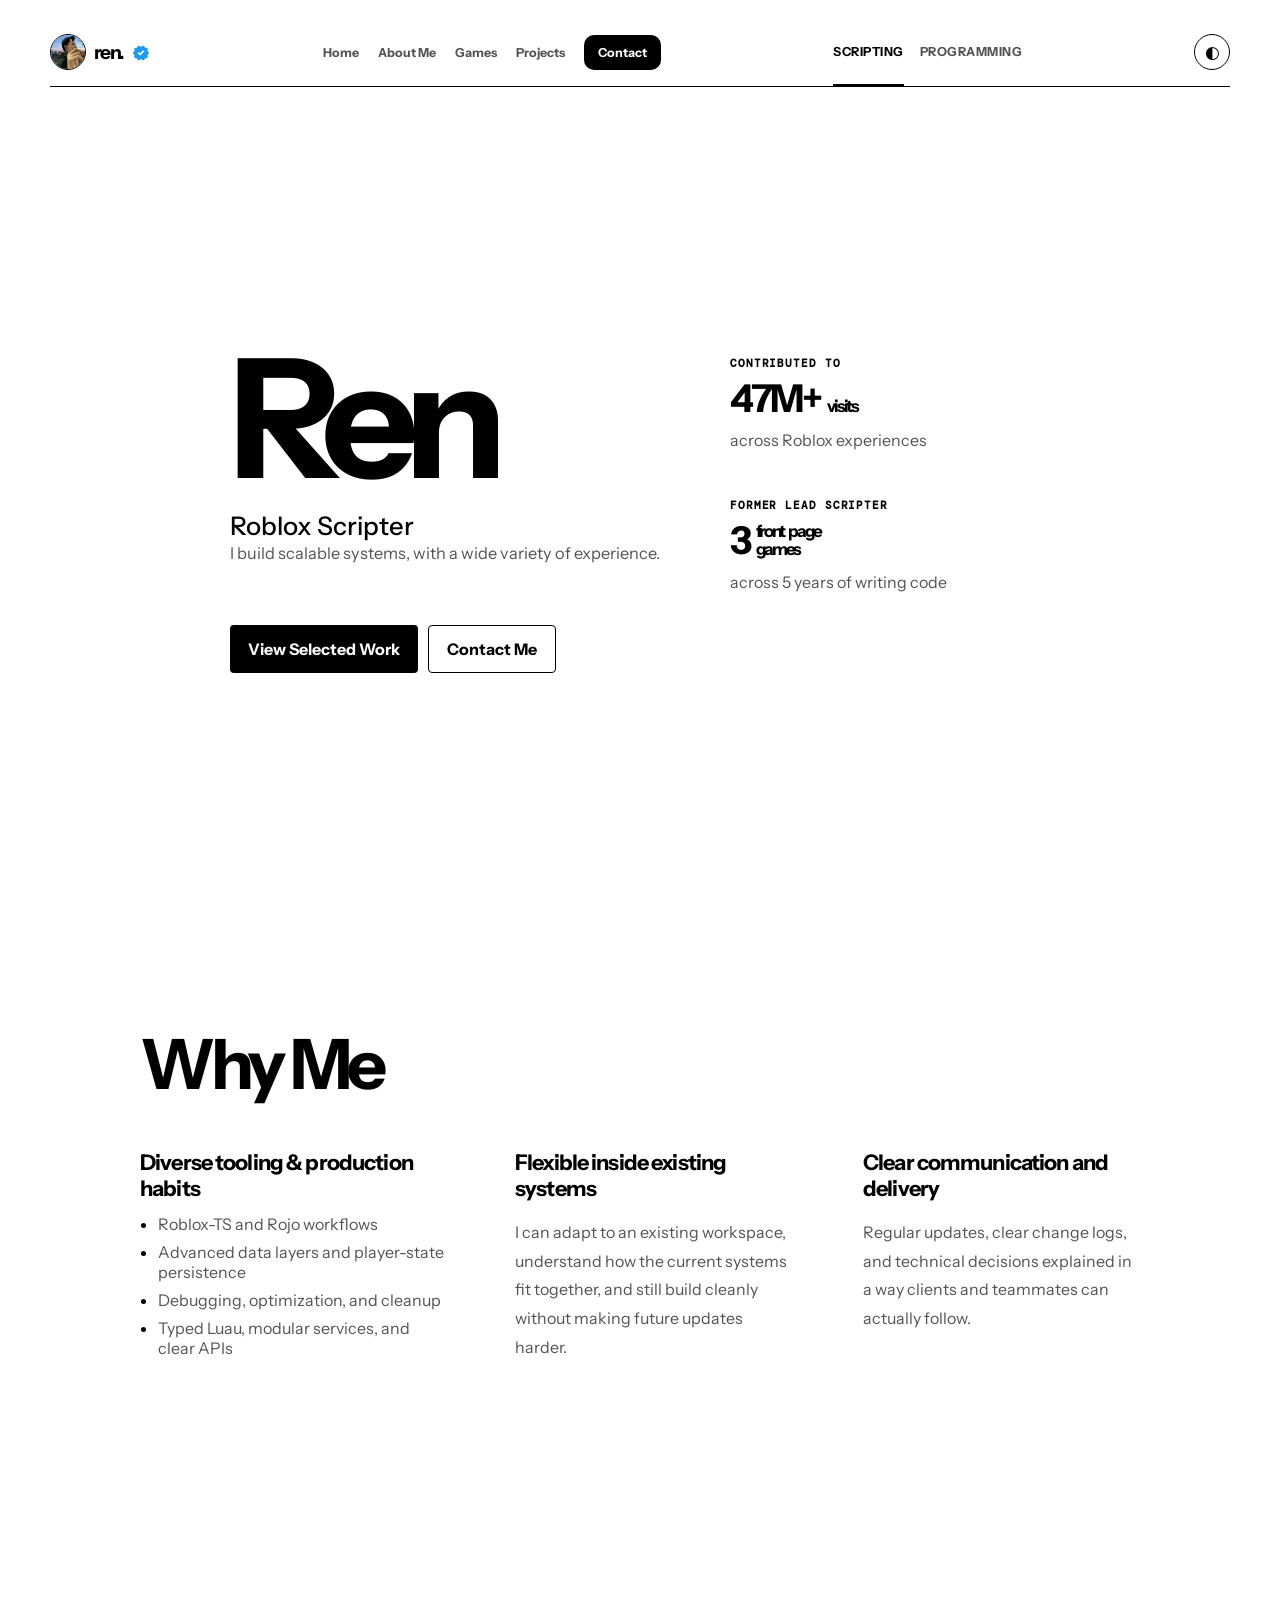
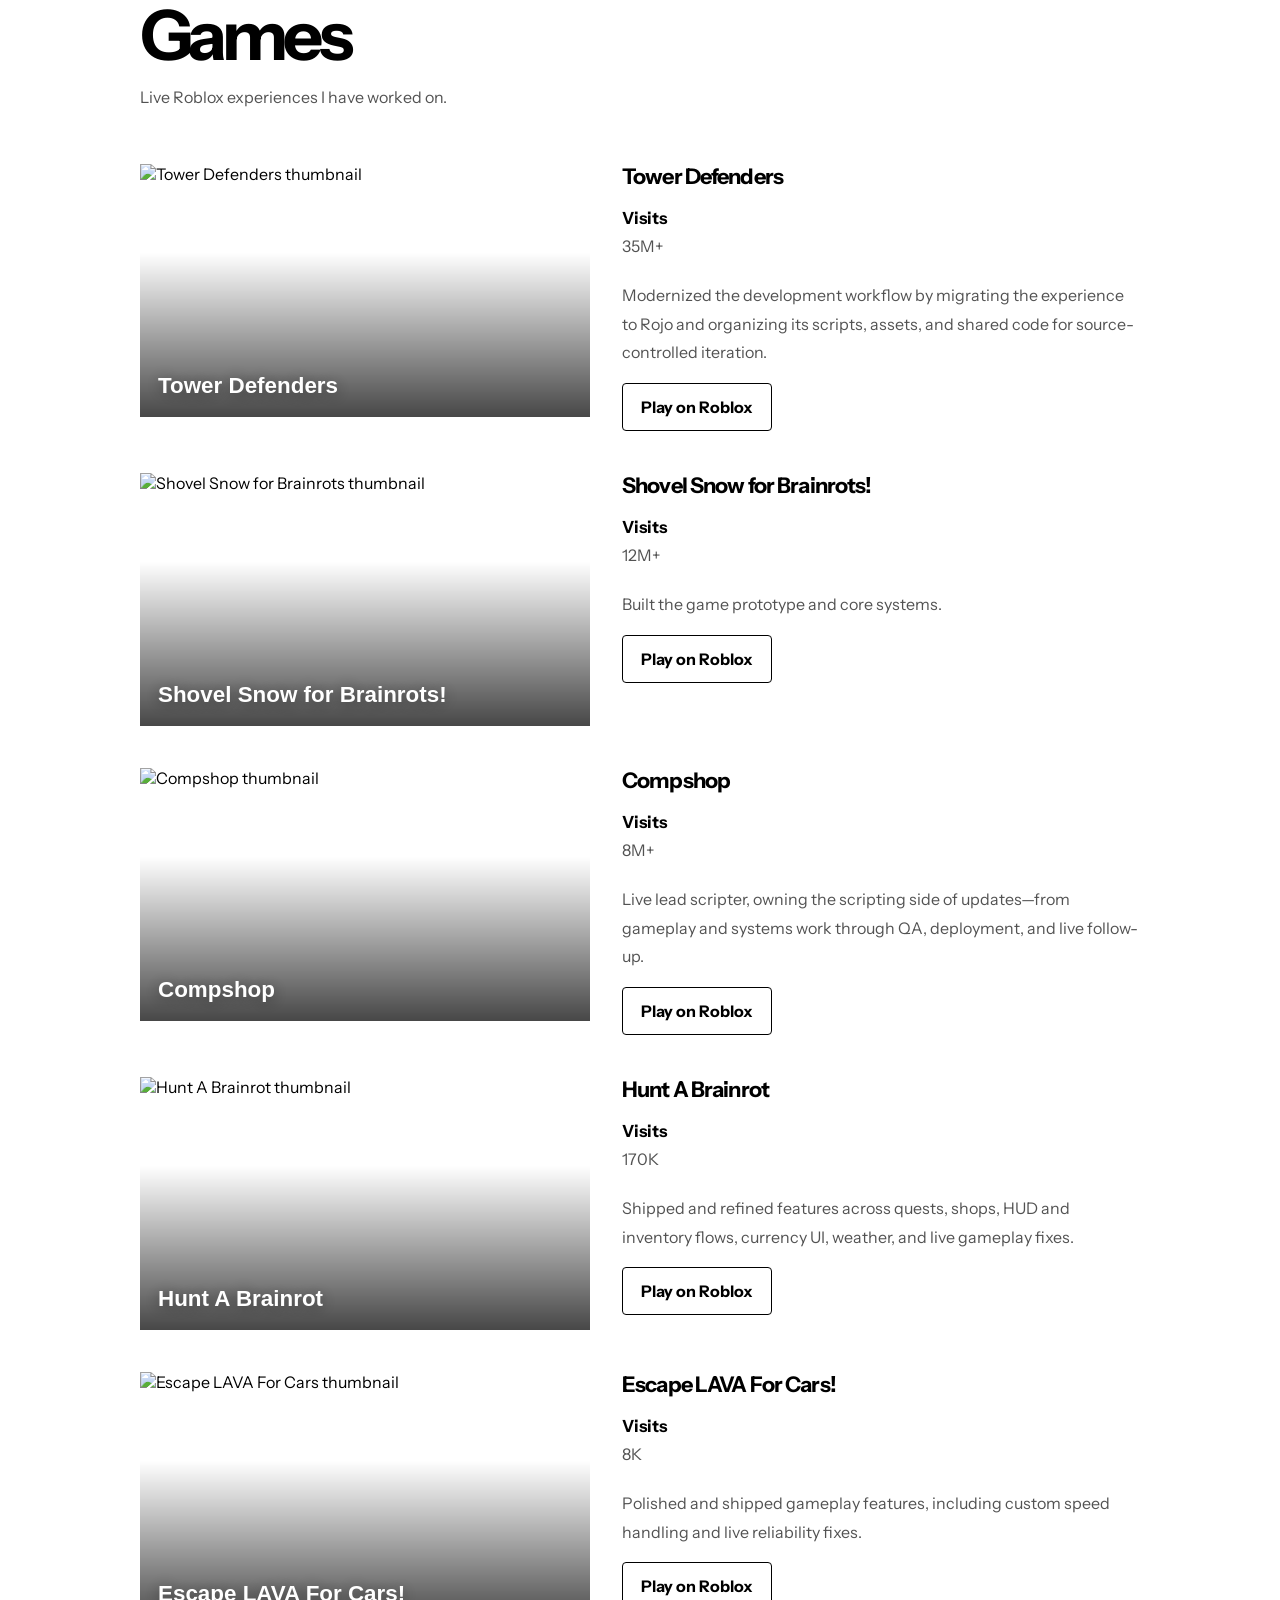
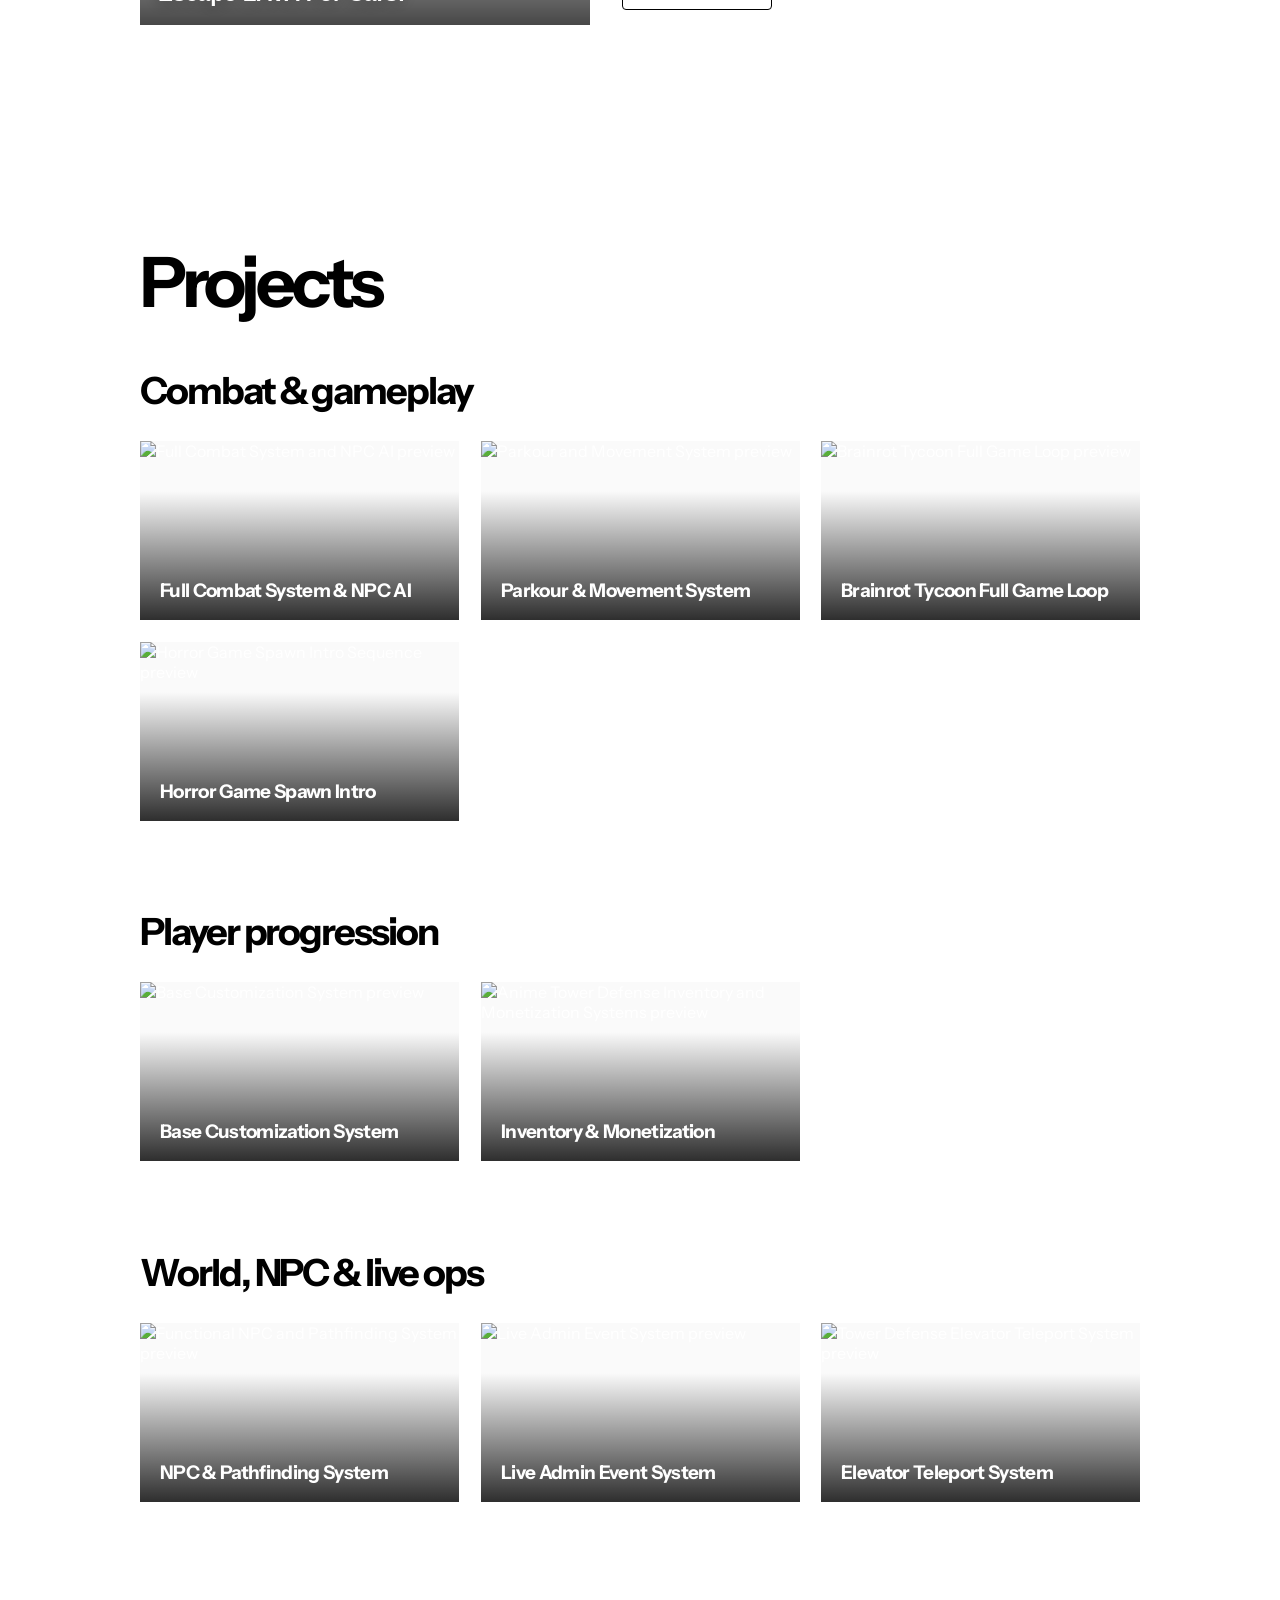
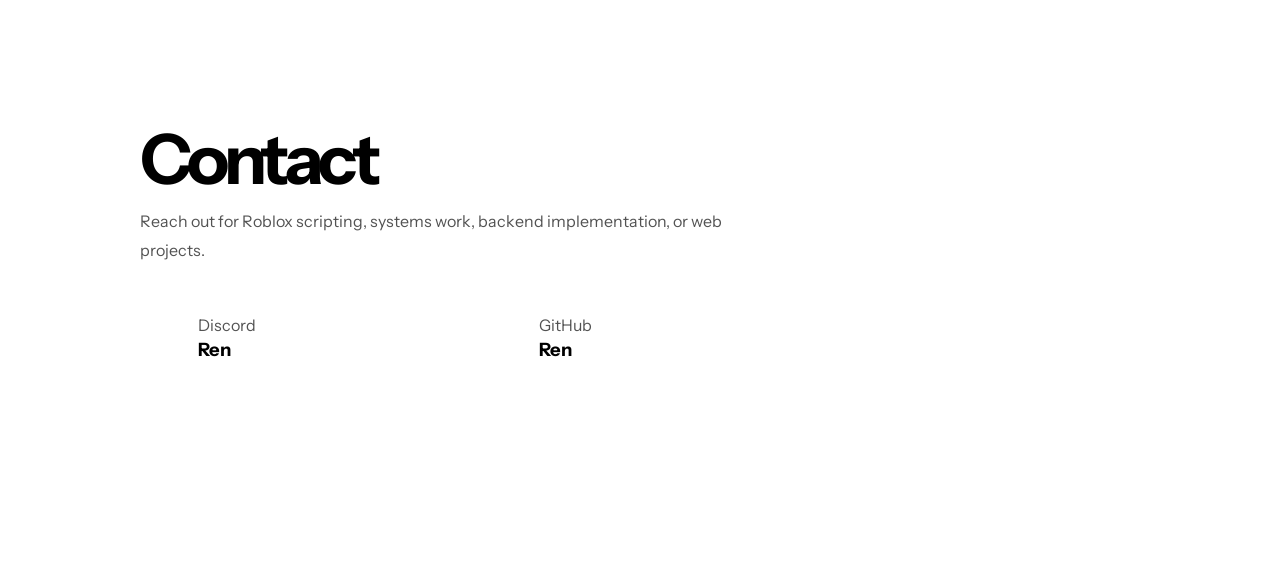
==== commit a12ac074: "Remove portfolio services section" ====
--- a/index.html
+++ b/index.html
@@ -22,7 +22,7 @@
     <link rel="preconnect" href="https://fonts.googleapis.com" />
     <link rel="preconnect" href="https://fonts.gstatic.com" crossorigin />
     <link href="https://fonts.googleapis.com/css2?family=DM+Mono:wght@400;500&family=Instrument+Sans:wdth,wght@75..100,400..700&display=swap" rel="stylesheet" />
-    <link rel="stylesheet" href="styles.css?v=20261023-services" />
+    <link rel="stylesheet" href="styles.css?v=20261023-contact-revert" />
   </head>
   <body data-mode="scripting" data-choice="complete">
     <div class="page-shell">
@@ -50,7 +50,6 @@
           <a data-track="scripting" href="#about"><span>02</span> About Me</a>
           <a data-track="scripting" href="#games"><span>04</span> Games</a>
           <a data-track="scripting" href="#projects"><span>05</span> Projects</a>
-          <a data-track="scripting" href="#services"><span>06</span> Services</a>
           <a data-track="programming" href="#programming-about"><span>02</span> About Me</a>
           <a data-track="programming" href="#programming-skills"><span>03</span> Skills</a>
           <a data-track="programming" href="#programming-work"><span>04</span> Work</a>
@@ -74,10 +73,10 @@
                   <strong>47M+ <small>visits</small></strong>
                   <p>across Roblox experiences</p>
                 </article>
-                <article class="proof-card proof-card-years">
-                  <span>Writing code for</span>
-                  <strong>5 <small>years</small></strong>
-                  <p>across gameplay, systems, and live products</p>
+                <article class="proof-card">
+                  <span>Former Lead Scripter</span>
+                  <strong class="proof-stat-stacked"><span class="proof-stat-number">3</span><small class="proof-stat-label">front page</small><small class="proof-stat-label">games</small></strong>
+                  <p>across 5 years of writing code</p>
                 </article>
               </div>
 
@@ -331,59 +330,6 @@
           </div>
         </section>
 
-        <section id="services" class="content-section services-section" data-track="scripting">
-          <div class="section-intro reveal">
-            <p class="section-number">06</p>
-            <h2>Services</h2>
-          </div>
-
-          <div class="services-layout">
-            <article class="services-pricing reveal">
-              <p class="services-eyebrow">Starting prices</p>
-              <h3>Built around scope</h3>
-              <div class="pricing-list">
-                <div class="pricing-tier"><strong>$20<span> minimum</span></strong><p>small fixes, UI changes, and quality-of-life tasks</p></div>
-                <div class="pricing-tier"><strong>$40–80</strong><p>medium features, system extensions, and contained mechanics</p></div>
-                <div class="pricing-tier"><strong>$120+</strong><p>complex, connected gameplay systems and technical overhauls</p></div>
-              </div>
-              <div class="pricing-cadence">
-                <p><strong>Weekly</strong><span>from $160</span></p>
-                <p><strong>Monthly</strong><span>from $640</span></p>
-              </div>
-            </article>
-
-            <div class="systems-catalogue reveal">
-              <p class="services-eyebrow">What I can build</p>
-              <div class="systems-capability-grid">
-                <article class="system-capability">
-                  <h3>Movement, parkour &amp; vehicles</h3>
-                  <ul><li>Character controllers, sprinting, slides, and camera feedback</li><li>Vaults, mantles, wall traversal, and traversal states</li><li>Vehicle handling, suspension, spawning, and interactions</li></ul>
-                </article>
-                <article class="system-capability">
-                  <h3>Combat, abilities &amp; FPS</h3>
-                  <ul><li>M1 chains, damage, guards, hitboxes, and combat states</li><li>Ability kits, cooldowns, VFX hooks, and progression</li><li>Weapons, recoil, ballistics, projectiles, and reload flow</li></ul>
-                </article>
-                <article class="system-capability">
-                  <h3>NPC AI &amp; world generation</h3>
-                  <ul><li>Pathfinding, state machines, and enemy behavior</li><li>Shop, quest, encounter, and ambient NPC flows</li><li>World events, spawn systems, and procedural content</li></ul>
-                </article>
-                <article class="system-capability">
-                  <h3>Economy &amp; progression</h3>
-                  <ul><li>Inventories, equipment, trading, and player-owned state</li><li>Shops, currencies, crafting, and upgrade loops</li><li>Quests, rewards, rebirths, ranks, and unlocks</li></ul>
-                </article>
-                <article class="system-capability">
-                  <h3>Multiplayer &amp; frameworks</h3>
-                  <ul><li>Queues, lobbies, rounds, teams, and party flow</li><li>Replication, remote design, and server-authoritative gameplay</li><li>Roblox-TS, Rojo, modular services, and reusable APIs</li></ul>
-                </article>
-                <article class="system-capability">
-                  <h3>Backend &amp; optimization</h3>
-                  <ul><li>ProfileStore, data persistence, migrations, and recovery patterns</li><li>Server validation, anti-exploit safeguards, and live diagnostics</li><li>Performance profiling, cleanup, and reliable update support</li></ul>
-                </article>
-              </div>
-            </div>
-          </div>
-        </section>
-
         <section id="systems" class="content-section" data-track="scripting" hidden>
           <div class="section-intro reveal">
             <p class="section-number">06</p>
@@ -580,24 +526,20 @@
           <div class="section-intro reveal">
             <p class="section-number">07</p>
             <h2>Contact</h2>
-          </div>
-
-          <div class="contact-layout reveal">
-            <div class="contact-grid">
-              <a class="contact-card" href="https://discord.com/users/863377260055887882" target="_blank" rel="noreferrer">
-                <i class="brand-icon brand-icon-discord" aria-hidden="true"></i>
-                <span>Discord</span>
-                <strong>Ren</strong>
-              </a>
-              <a class="contact-card" href="https://github.com/rendevvit" target="_blank" rel="noreferrer">
-                <i class="brand-icon brand-icon-github" aria-hidden="true"></i>
-                <span>GitHub</span>
-                <strong>Ren</strong>
-              </a>
-            </div>
-            <figure class="contact-profile-showcase">
-              <img src="assets/contact/discord-profile.png" alt="Ren's Discord profile" loading="lazy" decoding="async" />
-            </figure>
+            <p class="section-copy">Reach out for Roblox scripting, systems work, backend implementation, or web projects.</p>
+          </div>
+
+          <div class="contact-grid reveal">
+            <a class="contact-card" href="https://discord.com/users/863377260055887882" target="_blank" rel="noreferrer">
+              <i class="brand-icon brand-icon-discord" aria-hidden="true"></i>
+              <span>Discord</span>
+              <strong>Ren</strong>
+            </a>
+            <a class="contact-card" href="https://github.com/rendevvit" target="_blank" rel="noreferrer">
+              <i class="brand-icon brand-icon-github" aria-hidden="true"></i>
+              <span>GitHub</span>
+              <strong>Ren</strong>
+            </a>
           </div>
         </section>
       </main>
--- a/styles.css
+++ b/styles.css
@@ -2411,215 +2411,6 @@
   color: var(--ink);
 }
 
-.proof-card-years strong {
-  color: var(--ink);
-  letter-spacing: -.075em;
-}
-
-.services-section {
-  padding-block: clamp(56px, 6.5vw, 82px);
-}
-
-.services-layout {
-  display: grid;
-  grid-template-columns: minmax(220px, .68fr) minmax(0, 1.32fr);
-  gap: clamp(30px, 5vw, 72px);
-  align-items: start;
-}
-
-.services-eyebrow {
-  margin: 0 0 10px;
-  color: var(--quiet);
-  font-family: "DM Mono", monospace;
-  font-size: .71rem;
-  font-weight: 500;
-  letter-spacing: .09em;
-  text-transform: uppercase;
-}
-
-.services-pricing {
-  padding: 2px 0 16px;
-  border-top: 1px solid var(--rule);
-}
-
-.services-pricing h3 {
-  margin: 17px 0 20px;
-  color: var(--ink);
-  font-size: clamp(1.4rem, 2.3vw, 2rem);
-  letter-spacing: -.055em;
-  line-height: .95;
-}
-
-.pricing-list {
-  display: grid;
-  gap: 0;
-}
-
-.pricing-tier {
-  padding: 12px 0;
-  border-top: 1px solid var(--rule);
-}
-
-.pricing-tier strong {
-  display: block;
-  color: var(--ink);
-  font-size: clamp(1.1rem, 1.7vw, 1.42rem);
-  letter-spacing: -.045em;
-}
-
-.pricing-tier strong span {
-  color: var(--quiet);
-  font-size: .62em;
-  font-weight: 500;
-  letter-spacing: 0;
-}
-
-.pricing-tier p {
-  margin: 4px 0 0;
-  color: var(--quiet);
-  font-size: .8rem;
-  line-height: 1.38;
-}
-
-.pricing-cadence {
-  display: grid;
-  grid-template-columns: repeat(2, minmax(0, 1fr));
-  gap: 10px;
-  margin-top: 14px;
-}
-
-.pricing-cadence p {
-  display: grid;
-  gap: 2px;
-  margin: 0;
-  padding-top: 10px;
-  border-top: 1px solid var(--rule);
-}
-
-.pricing-cadence strong {
-  color: var(--ink);
-  font-size: .76rem;
-}
-
-.pricing-cadence span {
-  color: var(--quiet);
-  font-size: .76rem;
-}
-
-.systems-catalogue {
-  min-width: 0;
-}
-
-.systems-capability-grid {
-  display: grid;
-  grid-template-columns: repeat(3, minmax(0, 1fr));
-  gap: 16px clamp(16px, 2.1vw, 28px);
-}
-
-.system-capability {
-  min-width: 0;
-  padding-top: 13px;
-  border-top: 1px solid var(--rule);
-}
-
-.system-capability h3 {
-  margin: 0 0 10px;
-  color: var(--ink);
-  font-size: clamp(.92rem, 1.45vw, 1.1rem);
-  letter-spacing: -.04em;
-  line-height: 1.06;
-}
-
-.system-capability ul {
-  display: grid;
-  gap: 7px;
-  margin: 0;
-  padding-left: .95rem;
-  color: var(--quiet);
-}
-
-.system-capability li {
-  font-size: clamp(.71rem, 1.05vw, .81rem);
-  line-height: 1.33;
-}
-
-.system-capability li::marker {
-  color: var(--ink);
-}
-
-.contact-layout {
-  display: grid;
-  grid-template-columns: minmax(0, 1fr) minmax(240px, .5fr);
-  gap: clamp(26px, 5vw, 72px);
-  align-items: start;
-}
-
-.contact-layout .contact-grid {
-  grid-template-columns: 1fr;
-  gap: 14px;
-}
-
-.contact-profile-showcase {
-  width: min(100%, 340px);
-  margin: 0;
-  justify-self: end;
-  overflow: hidden;
-  border: 1px solid var(--rule);
-  background: #050505;
-}
-
-.contact-profile-showcase img {
-  display: block;
-  width: 100%;
-  height: auto;
-}
-
-@media (max-width: 1180px) {
-  .services-layout { grid-template-columns: 1fr; gap: 30px; }
-  .pricing-list { grid-template-columns: repeat(3, minmax(0, 1fr)); }
-  .pricing-tier { padding: 0 14px 0 0; border-top: 0; border-right: 1px solid var(--rule); }
-  .pricing-tier:last-child { padding-right: 0; border-right: 0; }
-  .systems-capability-grid { grid-template-columns: repeat(2, minmax(0, 1fr)); }
-}
-
-@media (max-width: 599px) {
-  .services-section { padding-block: 50px; }
-  .services-layout { gap: 28px; }
-  .services-pricing h3 { margin: 13px 0 16px; }
-  .pricing-list { grid-template-columns: 1fr; }
-  .pricing-tier,
-  .pricing-tier:last-child { padding: 11px 0; border-top: 1px solid var(--rule); border-right: 0; }
-  .systems-capability-grid { grid-template-columns: 1fr; gap: 18px; }
-  .system-capability { padding-top: 12px; }
-  .system-capability h3 { font-size: 1.02rem; }
-  .system-capability li { font-size: .8rem; }
-  .contact-layout { grid-template-columns: 1fr; gap: 24px; }
-  .contact-profile-showcase { width: min(100%, 300px); justify-self: start; }
-}
-
-@media (prefers-reduced-motion: no-preference) {
-  .systems-catalogue.is-visible .system-capability {
-    animation: service-item-arrival 460ms cubic-bezier(.16, 1, .3, 1) both;
-  }
-
-  .systems-catalogue.is-visible .system-capability:nth-child(2) { animation-delay: 55ms; }
-  .systems-catalogue.is-visible .system-capability:nth-child(3) { animation-delay: 110ms; }
-  .systems-catalogue.is-visible .system-capability:nth-child(4) { animation-delay: 165ms; }
-  .systems-catalogue.is-visible .system-capability:nth-child(5) { animation-delay: 220ms; }
-  .systems-catalogue.is-visible .system-capability:nth-child(6) { animation-delay: 275ms; }
-  .contact-layout.is-visible .contact-profile-showcase { animation: contact-image-arrival 620ms cubic-bezier(.16, 1, .3, 1) both; }
-}
-
-@keyframes service-item-arrival {
-  from { opacity: 0; transform: translateY(12px); }
-  to { opacity: 1; transform: translateY(0); }
-}
-
-@keyframes contact-image-arrival {
-  from { opacity: 0; transform: translateY(18px) scale(.985); }
-  to { opacity: 1; transform: translateY(0) scale(1); }
-}
-
 @media (prefers-reduced-motion: reduce) {
   .hero-intro *,
   .hero-proof *,
@@ -2635,9 +2426,6 @@
   .showcase-viewer *,
   .showcase-viewer,
   .showcase-viewer-backdrop,
-  .services-pricing *,
-  .systems-catalogue *,
-  .contact-layout *,
   .tech-card *,
   .game-thumb-image,
   .project-thumbnail,
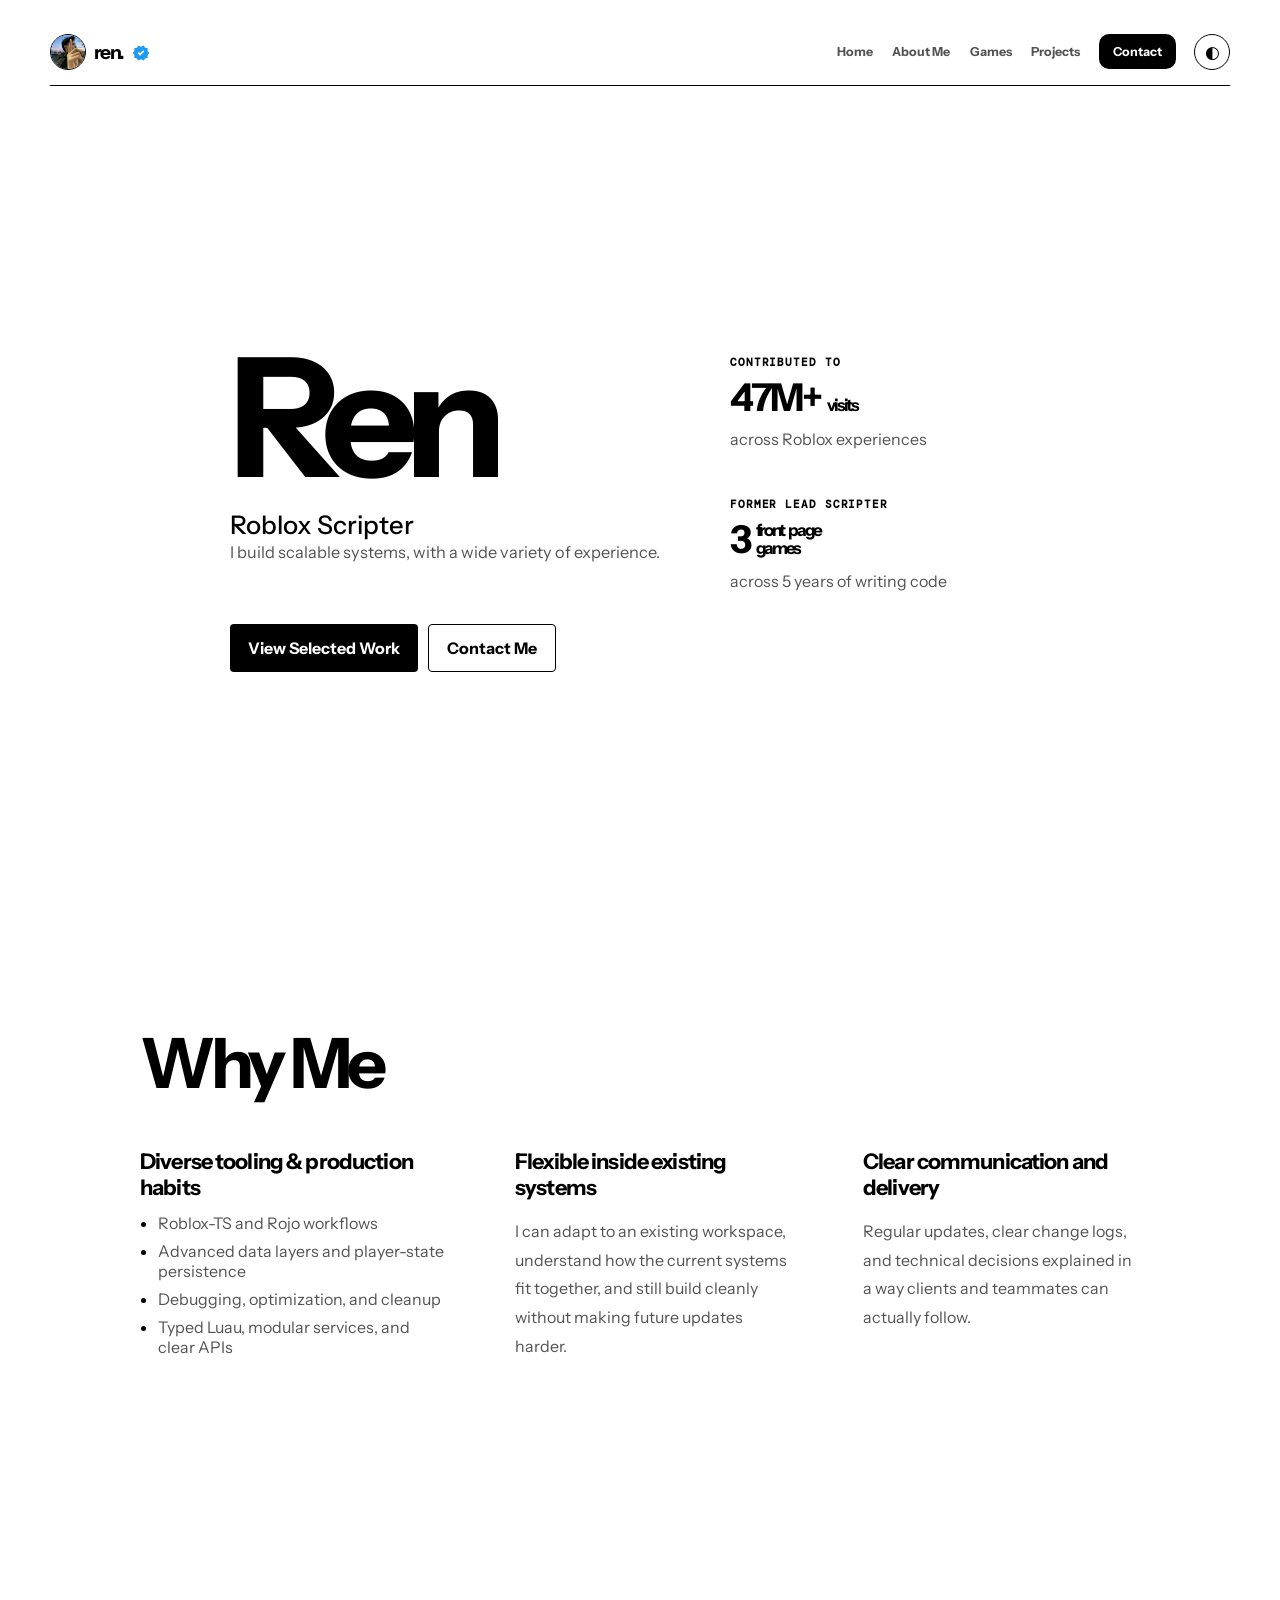
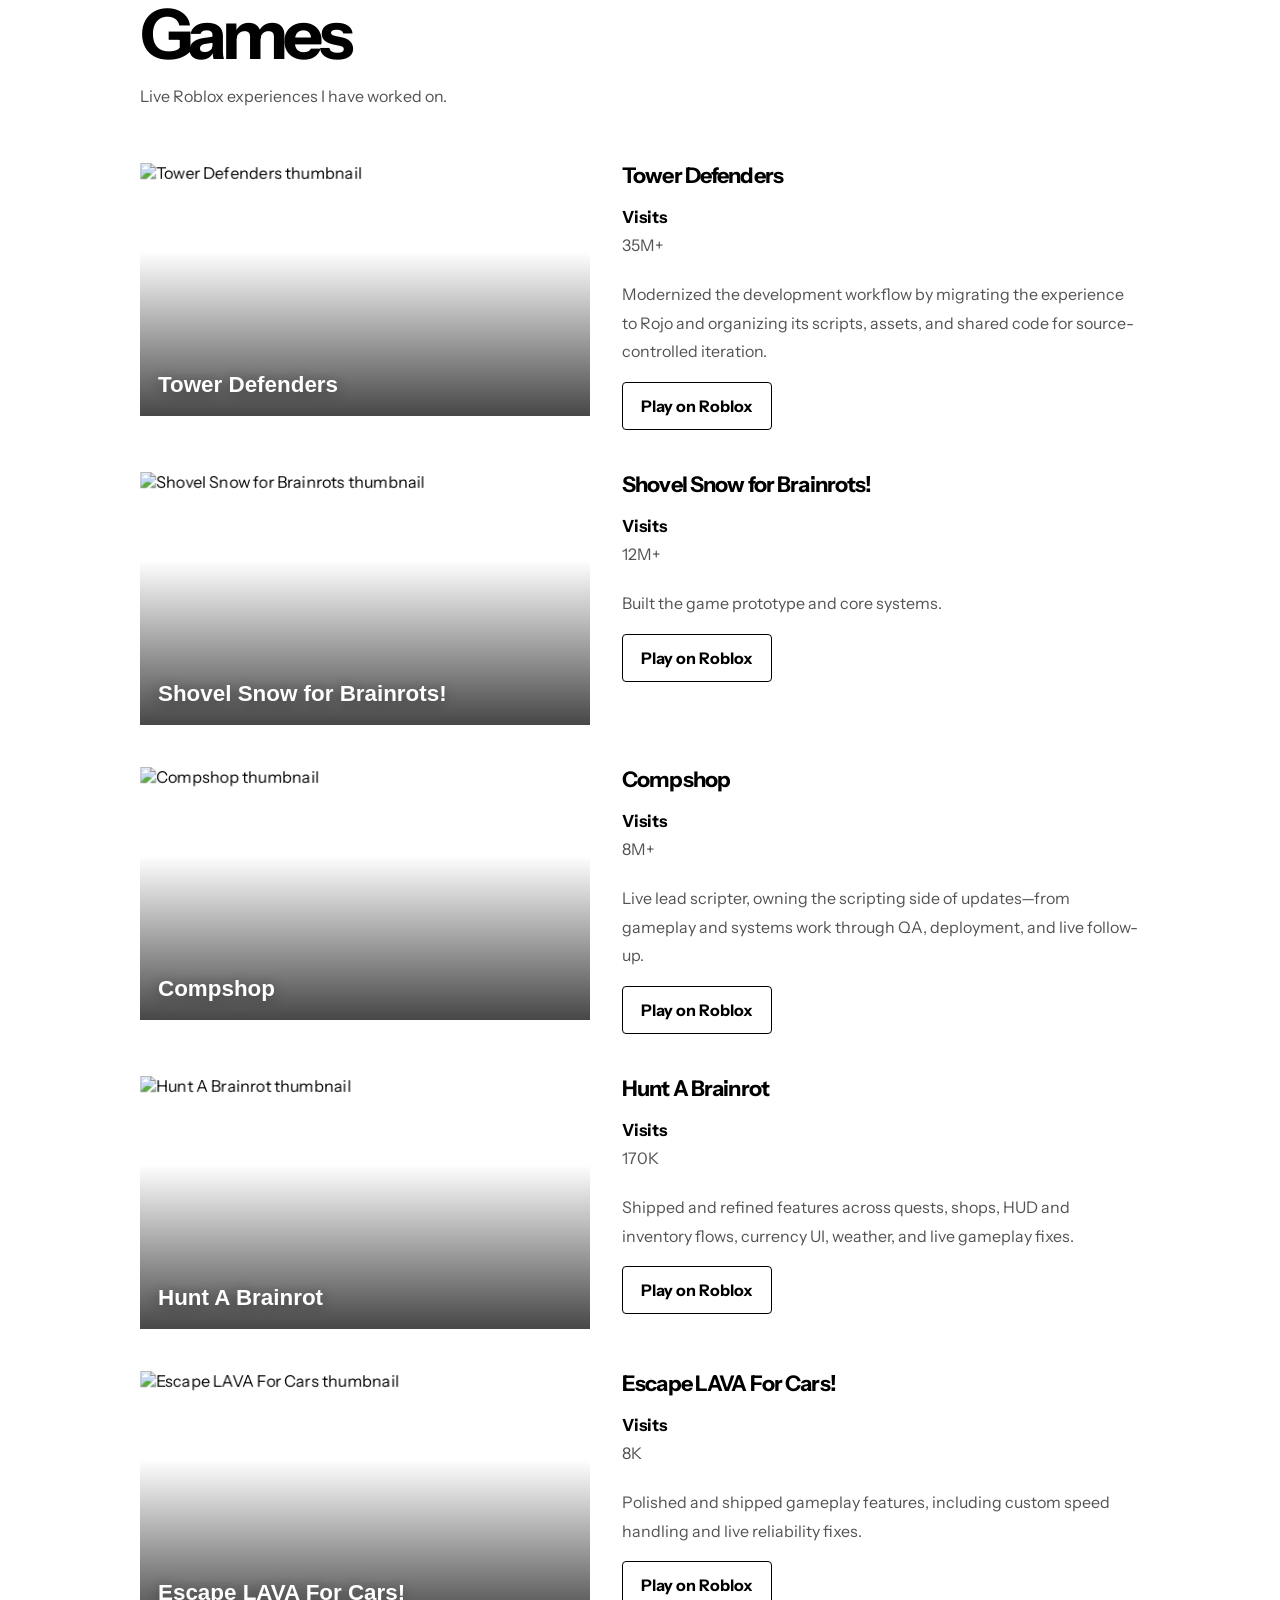
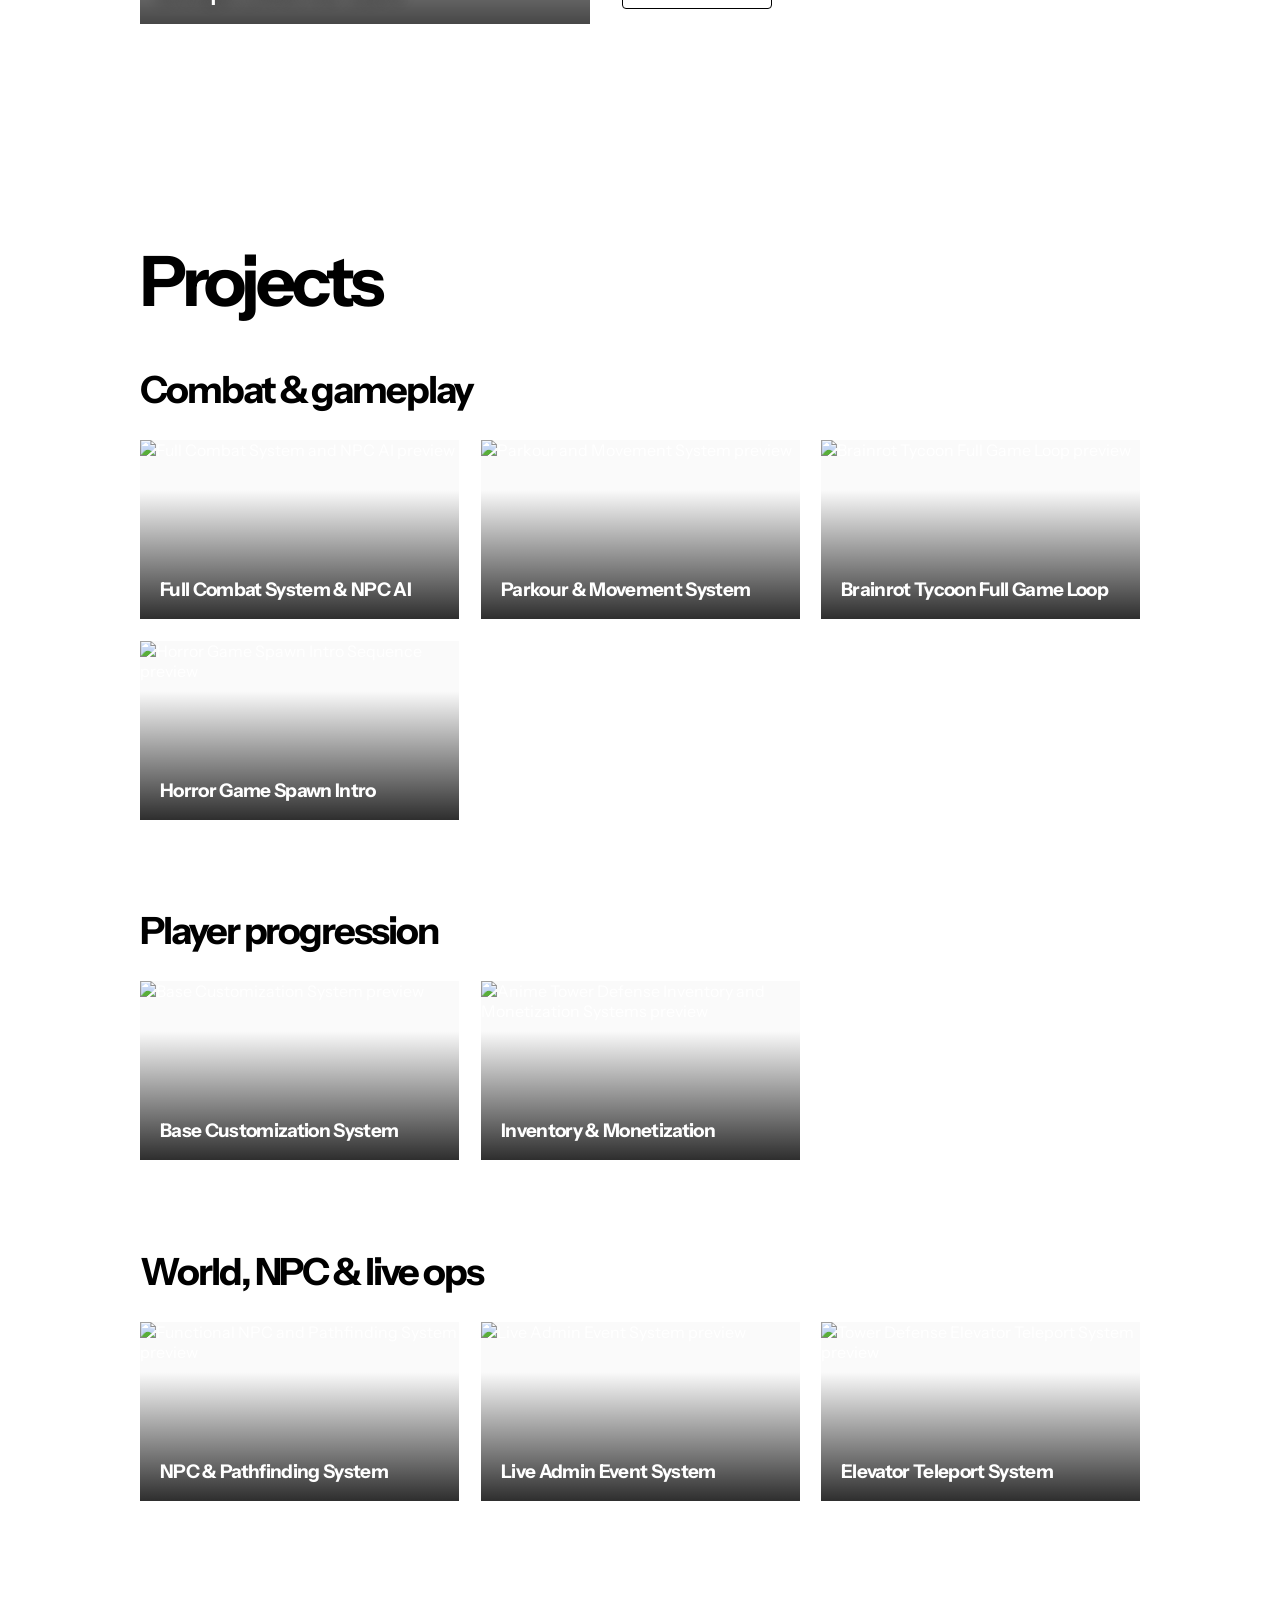
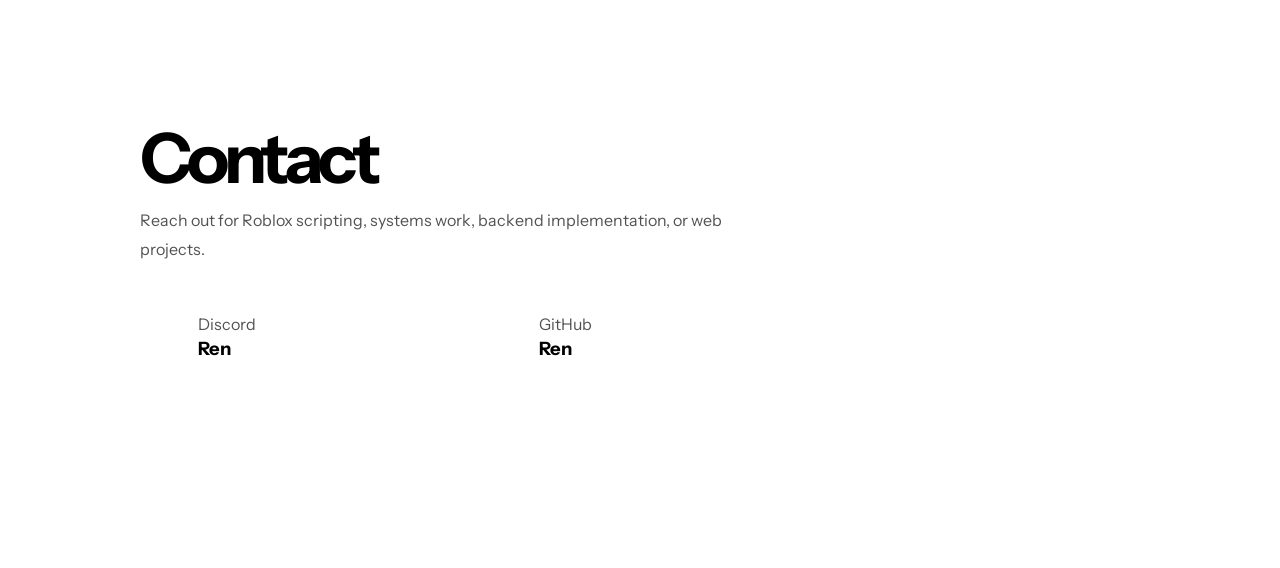
==== commit 6f6d07ea: "Split programming portfolio into standalone page" ====
--- a/index.html
+++ b/index.html
@@ -32,11 +32,6 @@
           <span class="wordmark-name">ren.</span>
           <svg class="verified-mark" viewBox="0 0 24 24" aria-label="Verified" role="img"><path fill="currentColor" d="M22 12l-2.15 2.46.3 3.26-3.2.73L15.27 21 12 19.59 8.73 21l-1.68-2.55-3.2-.73.3-3.26L2 12l2.15-2.46-.3-3.26 3.2-.73L8.73 3 12 4.41 15.27 3l1.68 2.55 3.2.73-.3 3.26L22 12zm-11.1 3.2l5-5-1.4-1.4-3.6 3.59-1.5-1.5L8 12.3l2.9 2.9z"/></svg>
         </a>
-        <div class="mode-switch" aria-label="Switch portfolio type">
-          <button class="is-active" type="button" data-portfolio-mode="scripting" data-mode-target="#home">Scripting</button>
-          <button type="button" data-portfolio-mode="programming" data-mode-target="#home">Programming</button>
-        </div>
-
         <button class="nav-toggle" aria-expanded="false" aria-controls="site-nav">
           Menu
         </button>
@@ -47,12 +42,9 @@
 
         <nav id="site-nav" class="site-nav">
           <a href="#home"><span>01</span> Home</a>
-          <a data-track="scripting" href="#about"><span>02</span> About Me</a>
-          <a data-track="scripting" href="#games"><span>04</span> Games</a>
-          <a data-track="scripting" href="#projects"><span>05</span> Projects</a>
-          <a data-track="programming" href="#programming-about"><span>02</span> About Me</a>
-          <a data-track="programming" href="#programming-skills"><span>03</span> Skills</a>
-          <a data-track="programming" href="#programming-work"><span>04</span> Work</a>
+          <a href="#about"><span>02</span> About Me</a>
+          <a href="#games"><span>04</span> Games</a>
+          <a href="#projects"><span>05</span> Projects</a>
           <a class="nav-cta" href="#contact"><span>07</span> Contact</a>
         </nav>
       </header>
--- a/styles.css
+++ b/styles.css
@@ -1557,6 +1557,7 @@
 
 .site-nav {
   order: 2;
+  margin-left: auto;
   gap: clamp(12px, 1.5vw, 22px);
 }
 
@@ -1579,7 +1580,7 @@
   color: var(--ink);
 }
 
-.theme-toggle { order: 4; width: 36px; height: 36px; padding: 0; font-size: 1.05rem; }
+.theme-toggle { order: 3; width: 36px; height: 36px; padding: 0; font-size: 1.05rem; }
 .theme-toggle:hover, .theme-toggle:focus-visible { border-color: var(--ink); }
 
 .section-panel, .content-section { margin-top: 0; padding: 112px 0; }
@@ -1687,17 +1688,7 @@
 .theme-toggle { order: 2; width: 36px; height: 36px; }
 .nav-toggle { order: 3; display: inline-flex; justify-self: end; min-height: 36px; padding-inline: 14px; }
 
-.mode-switch {
-  grid-column: 1 / -1;
-  order: 4;
-  display: grid;
-  grid-template-columns: repeat(2, minmax(0, 1fr));
-  width: 100%;
-  gap: 0;
-}
-
-.mode-switch button { min-height: 46px; font-size: clamp(.68rem, 2.7vw, .78rem); }
-.site-nav { grid-column: 1 / -1; order: 5; display: none; width: 100%; flex-direction: column; align-items: stretch; padding: 6px 0 14px; }
+.site-nav { grid-column: 1 / -1; order: 4; display: none; width: 100%; flex-direction: column; align-items: stretch; padding: 6px 0 14px; }
 .site-nav.is-open { display: flex; }
 .site-nav a { display: flex; align-items: center; min-height: 44px; padding: 10px 0; }
 .site-nav a[data-track="programming"],
@@ -1866,7 +1857,6 @@
   .site-header { gap: 14px; min-height: 64px; }
   .profile-photo { width: 36px; height: 36px; }
   .verified-mark { width: 20px; height: 20px; }
-  .mode-switch button { min-height: 50px; }
   .section-panel,
   .content-section { padding: 80px 0; }
   .hero { padding: 78px 0; }
@@ -1893,9 +1883,7 @@
   main { width: min(85%, 1000px); }
   .site-header { display: flex; min-height: 68px; gap: 18px; }
   .site-wordmark { font-size: 1.2rem; }
-  .mode-switch { order: 3; display: inline-flex; width: auto; gap: 16px; }
-  .mode-switch button { min-height: 68px; font-size: .78rem; }
-  .theme-toggle { order: 4; }
+  .theme-toggle { order: 3; }
   .nav-toggle { display: none; }
   .site-nav { order: 2; display: flex; width: auto; flex-direction: row; align-items: center; padding: 0; }
   .site-nav a { display: inline-flex; min-height: auto; padding: 8px 0; }
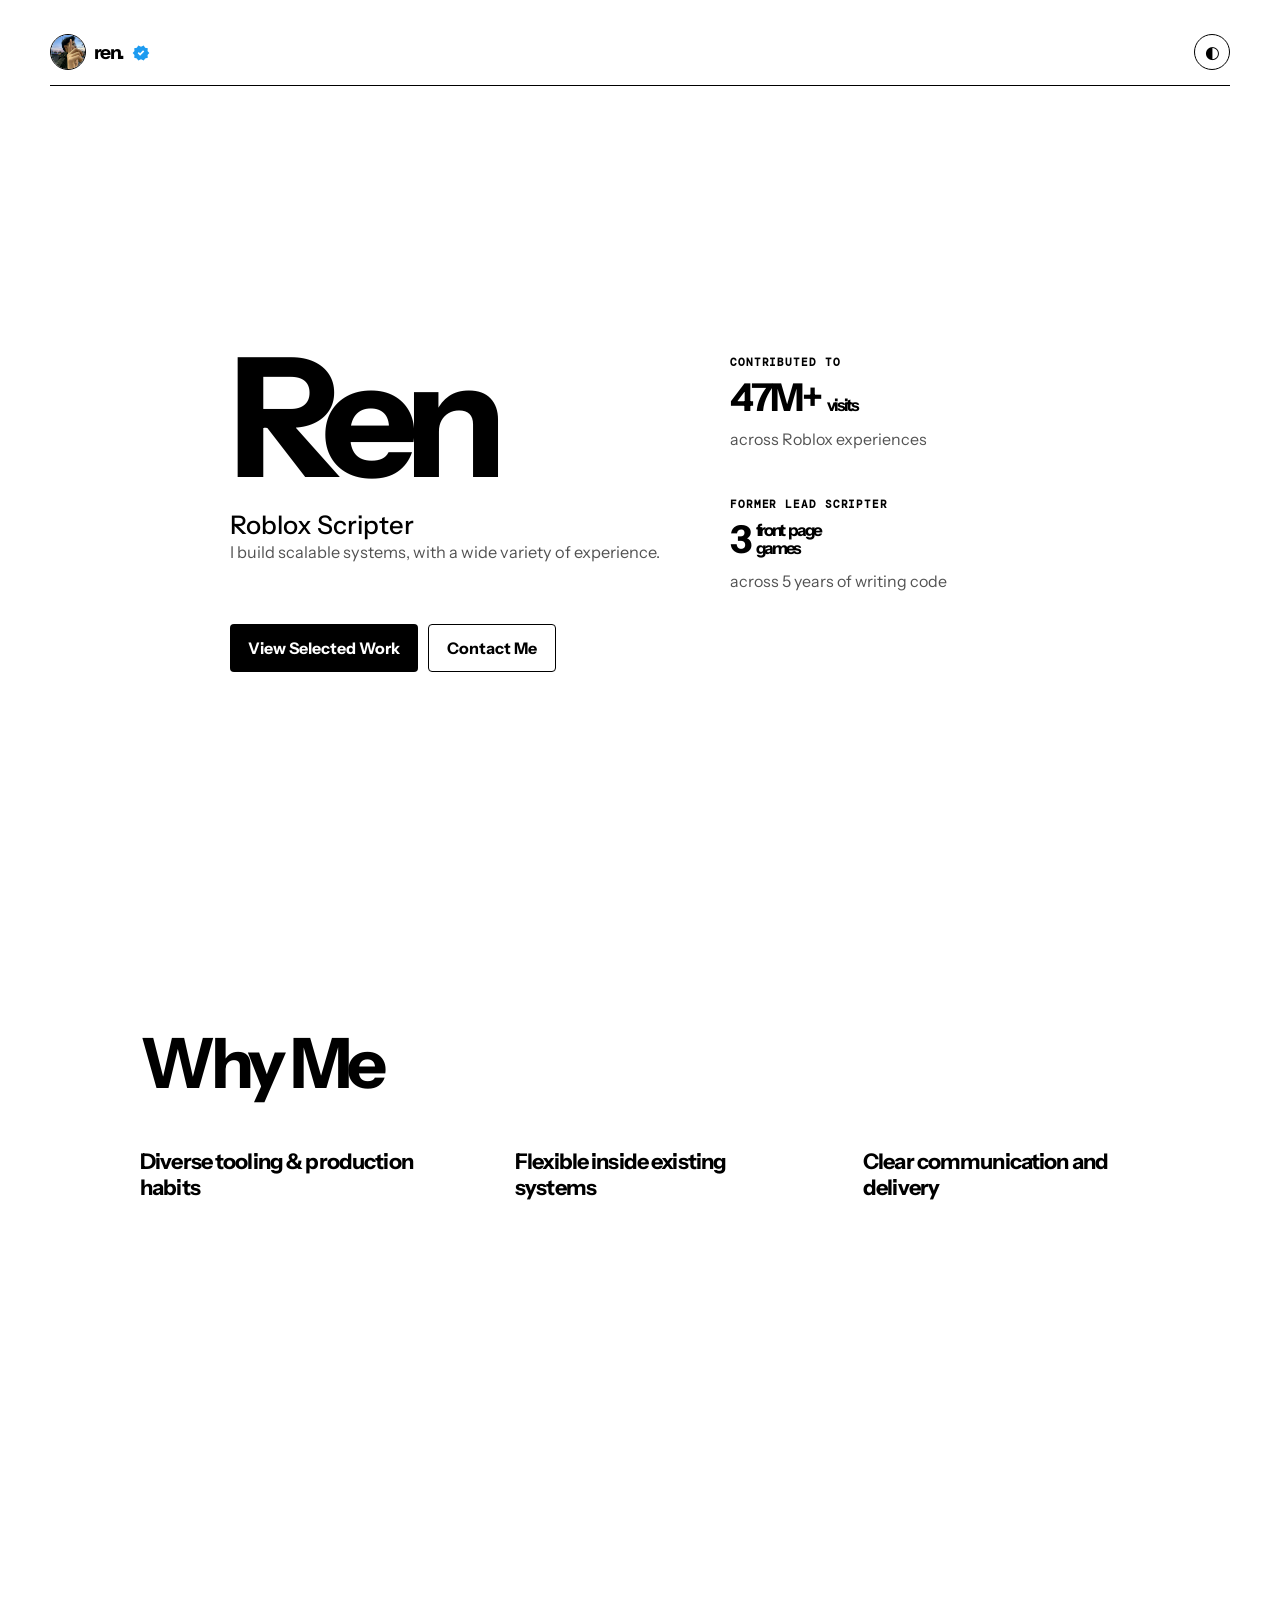
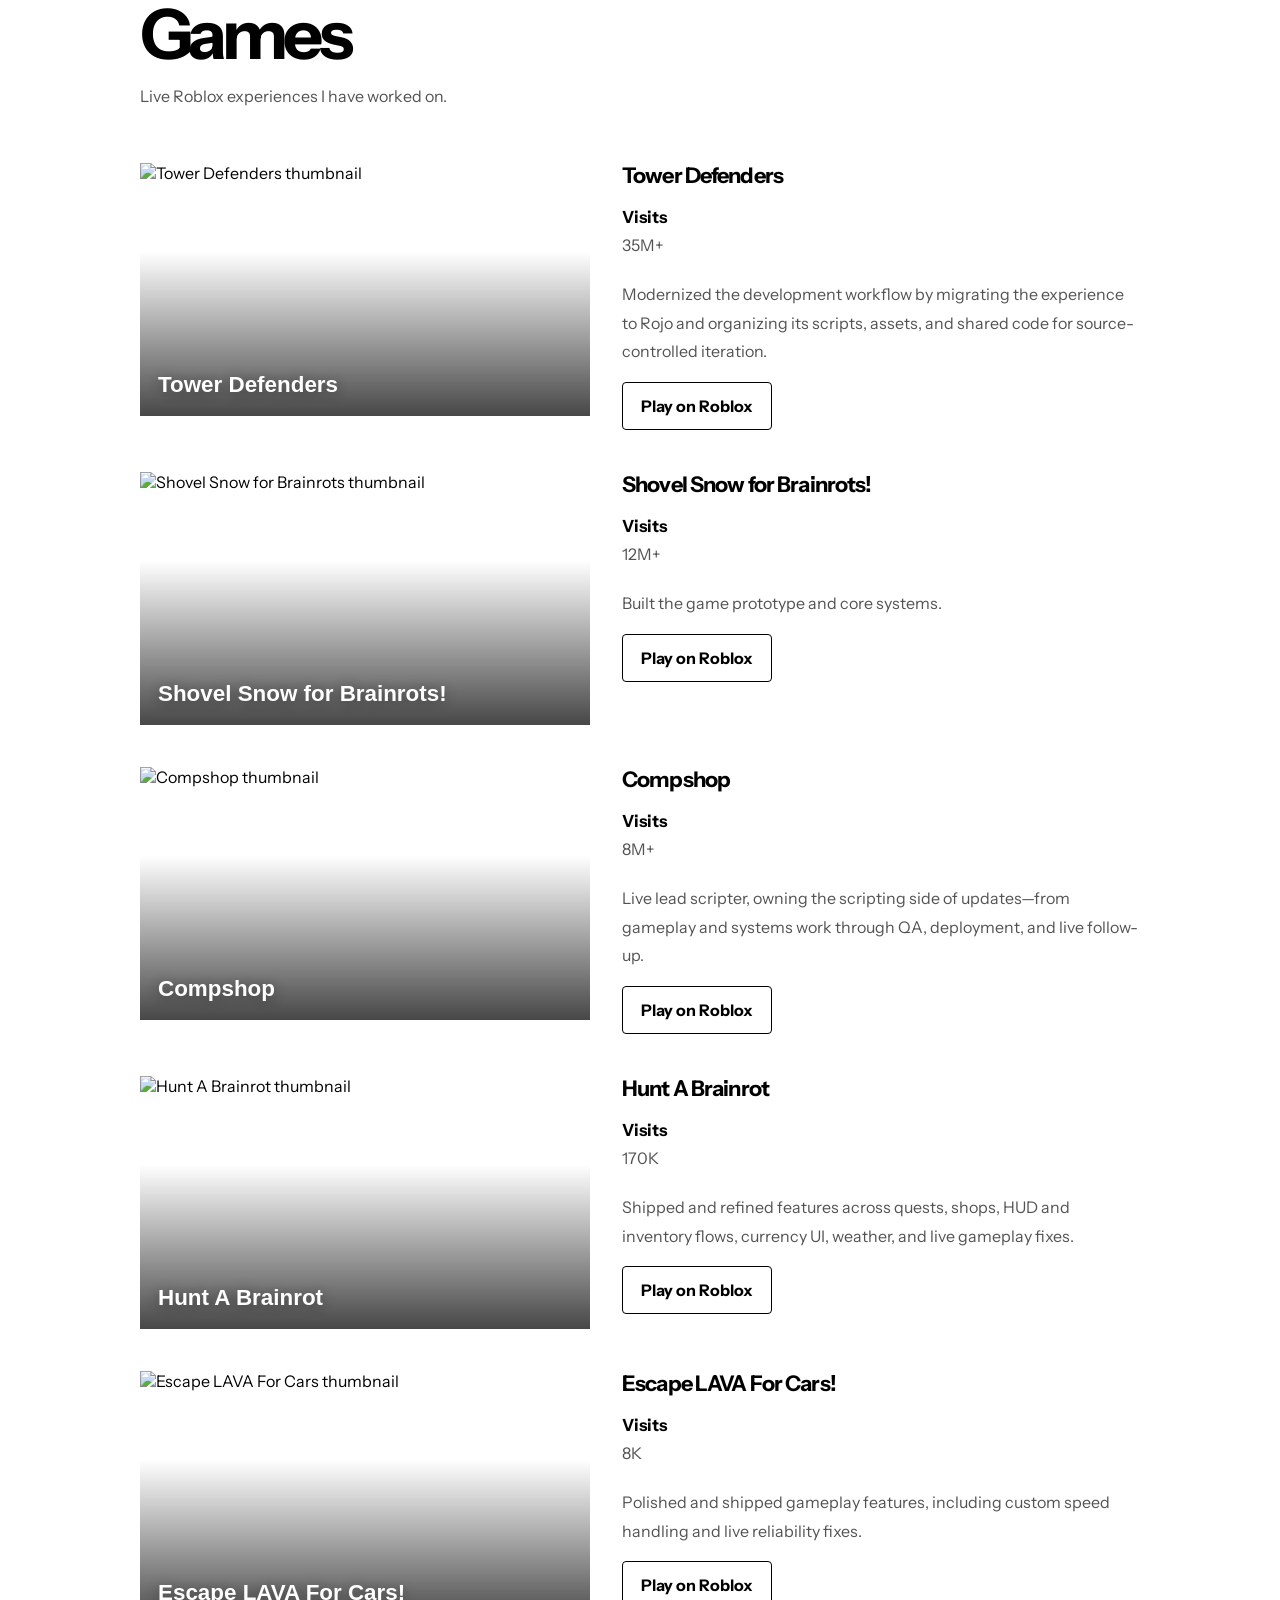
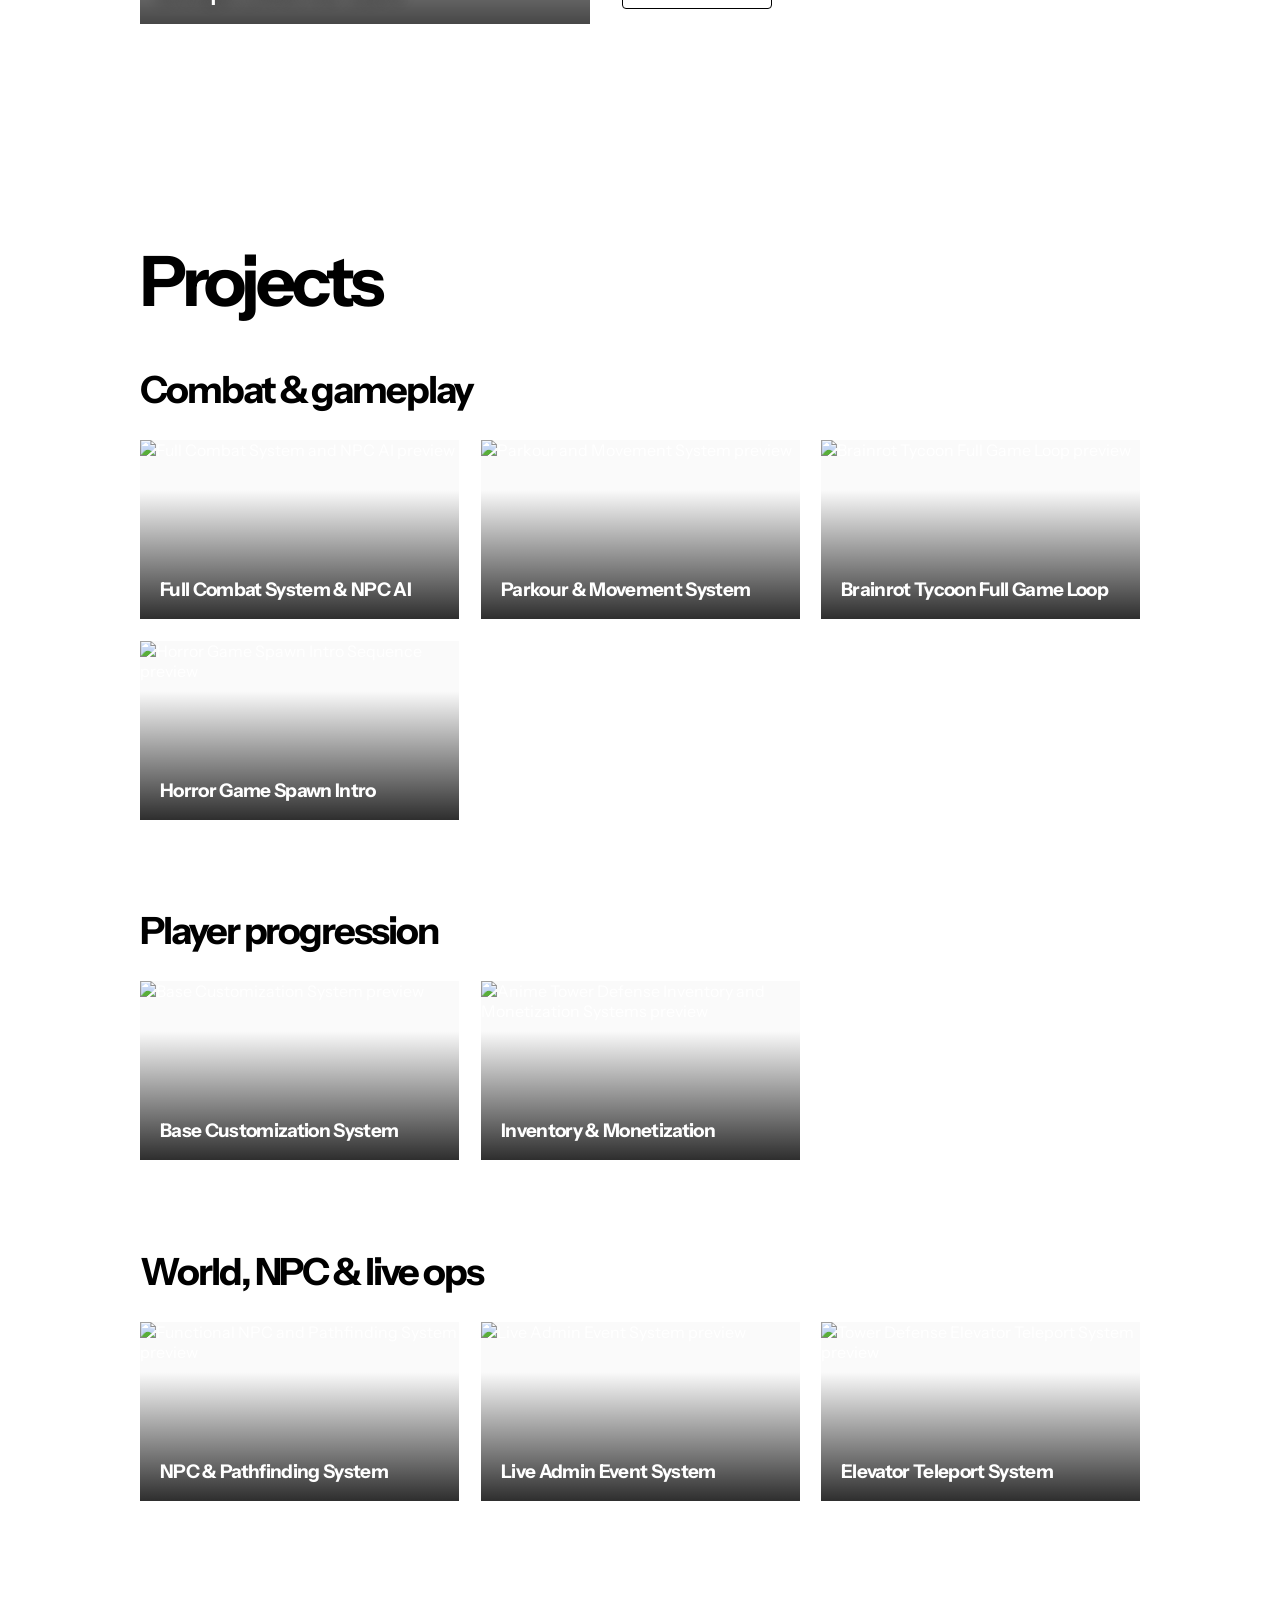
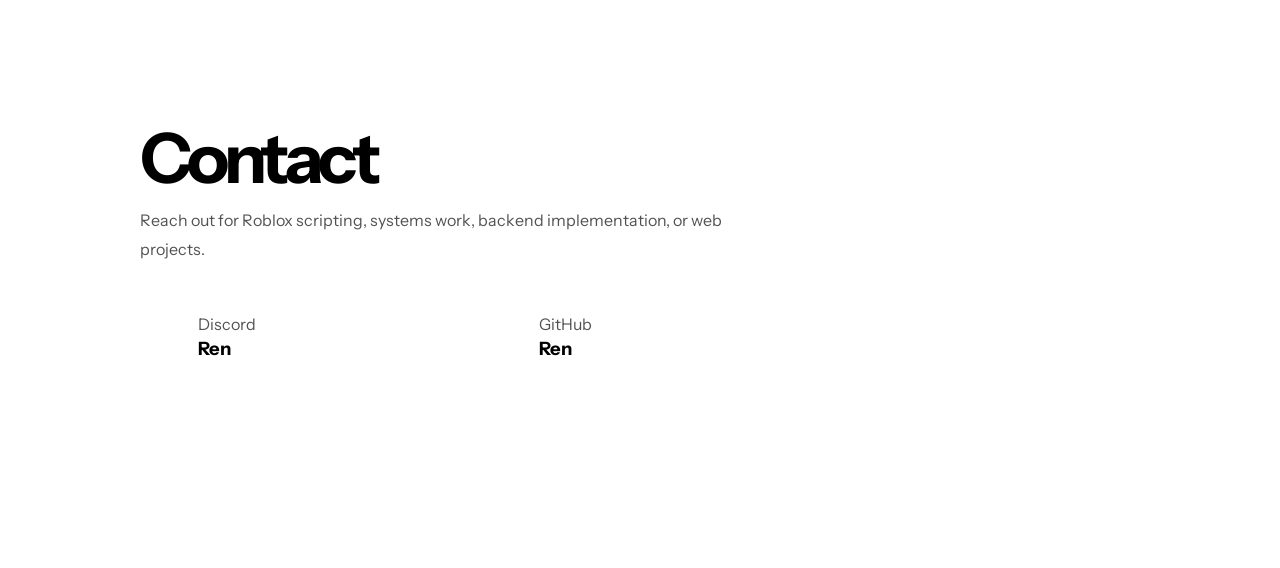
==== commit 2d916533: "Refine mobile hero and navigation menu" ====
--- a/index.html
+++ b/index.html
@@ -22,7 +22,7 @@
     <link rel="preconnect" href="https://fonts.googleapis.com" />
     <link rel="preconnect" href="https://fonts.gstatic.com" crossorigin />
     <link href="https://fonts.googleapis.com/css2?family=DM+Mono:wght@400;500&family=Instrument+Sans:wdth,wght@75..100,400..700&display=swap" rel="stylesheet" />
-    <link rel="stylesheet" href="styles.css?v=20261023-contact-revert" />
+    <link rel="stylesheet" href="styles.css?v=20261023-mobile-hero" />
   </head>
   <body data-mode="scripting" data-choice="complete">
     <div class="page-shell">
--- a/styles.css
+++ b/styles.css
@@ -1688,9 +1688,36 @@
 .theme-toggle { order: 2; width: 36px; height: 36px; }
 .nav-toggle { order: 3; display: inline-flex; justify-self: end; min-height: 36px; padding-inline: 14px; }
 
-.site-nav { grid-column: 1 / -1; order: 4; display: none; width: 100%; flex-direction: column; align-items: stretch; padding: 6px 0 14px; }
-.site-nav.is-open { display: flex; }
-.site-nav a { display: flex; align-items: center; min-height: 44px; padding: 10px 0; }
+.site-nav {
+  position: absolute;
+  top: calc(100% + 8px);
+  right: 0;
+  display: flex;
+  width: min(224px, calc(100vw - 28px));
+  padding: 8px 12px;
+  flex-direction: column;
+  align-items: stretch;
+  border: 1px solid var(--rule);
+  border-radius: 12px;
+  background: color-mix(in srgb, var(--paper) 97%, transparent);
+  box-shadow: 0 14px 30px color-mix(in srgb, var(--ink) 14%, transparent);
+  opacity: 0;
+  visibility: hidden;
+  pointer-events: none;
+  transform: translateY(-8px) scale(.97);
+  transform-origin: top right;
+  transition: opacity 180ms ease, transform 220ms cubic-bezier(.16, 1, .3, 1), visibility 0s linear 220ms;
+}
+
+.site-nav.is-open {
+  opacity: 1;
+  visibility: visible;
+  pointer-events: auto;
+  transform: translateY(0) scale(1);
+  transition-delay: 0s;
+}
+
+.site-nav a { display: flex; align-items: center; min-height: 40px; padding: 8px 2px; }
 .site-nav a[data-track="programming"],
 body[data-mode="programming"] .site-nav a[data-track="scripting"] { display: none; }
 body[data-mode="programming"] .site-nav a[data-track="programming"] { display: flex; }
@@ -1813,28 +1840,28 @@
 
   .hero {
     min-height: min(540px, calc(100svh - 85px));
-    padding: clamp(34px, 9vw, 46px) 0;
+    padding: clamp(40px, 10vw, 52px) 0;
   }
   .hero-grid {
     grid-template-areas:
       "intro proof"
       "detail detail";
     grid-template-columns: repeat(2, minmax(0, 1fr));
-    gap: 20px 14px;
+    gap: 24px 16px;
   }
-  .hero h1 { margin-top: 2px; font-size: clamp(2.35rem, 12vw, 3.15rem); }
-  .hero-subtitle { margin-top: 9px; font-size: clamp(.76rem, 3.5vw, .92rem); }
-  .hero-intro .hero-text { margin-top: 14px; font-size: clamp(.72rem, 3.15vw, .84rem); line-height: 1.48; }
-  .hero-actions { grid-template-columns: repeat(2, minmax(0, 1fr)); gap: 8px; margin-top: 2px; }
-  .hero-actions .button { min-height: 40px; padding: 0 8px; font-size: .76rem; }
+  .hero h1 { margin-top: 2px; font-size: clamp(2.85rem, 14.4vw, 3.65rem); }
+  .hero-subtitle { margin-top: 11px; font-size: clamp(.86rem, 3.85vw, 1rem); }
+  .hero-intro .hero-text { margin-top: 16px; font-size: clamp(.82rem, 3.45vw, .94rem); line-height: 1.5; }
+  .hero-actions { grid-template-columns: repeat(2, minmax(0, 1fr)); gap: 10px; margin-top: 4px; }
+  .hero-actions .button { min-height: 46px; padding: 0 8px; font-size: .82rem; }
 
   .proof-card,
-  .proof-card-large { padding: 7px 0 10px; }
-  .proof-card span { font-size: .54rem; }
-  .proof-card strong { margin-top: 4px; font-size: clamp(1.38rem, 6.9vw, 1.72rem); }
-  .proof-card p { margin-top: 5px; font-size: clamp(.66rem, 2.7vw, .78rem); }
-  .proof-stat-number { font-size: 1.2em; }
-  .proof-stat-label { font-size: .43em; }
+  .proof-card-large { padding: 9px 0 12px; }
+  .proof-card span { font-size: .59rem; }
+  .proof-card strong { margin-top: 5px; font-size: clamp(1.62rem, 7.6vw, 2rem); }
+  .proof-card p { margin-top: 6px; font-size: clamp(.71rem, 2.95vw, .84rem); }
+  .proof-stat-number { font-size: 1.27em; }
+  .proof-stat-label { font-size: .45em; }
 
   .feature-card h3,
   .game-body h3,
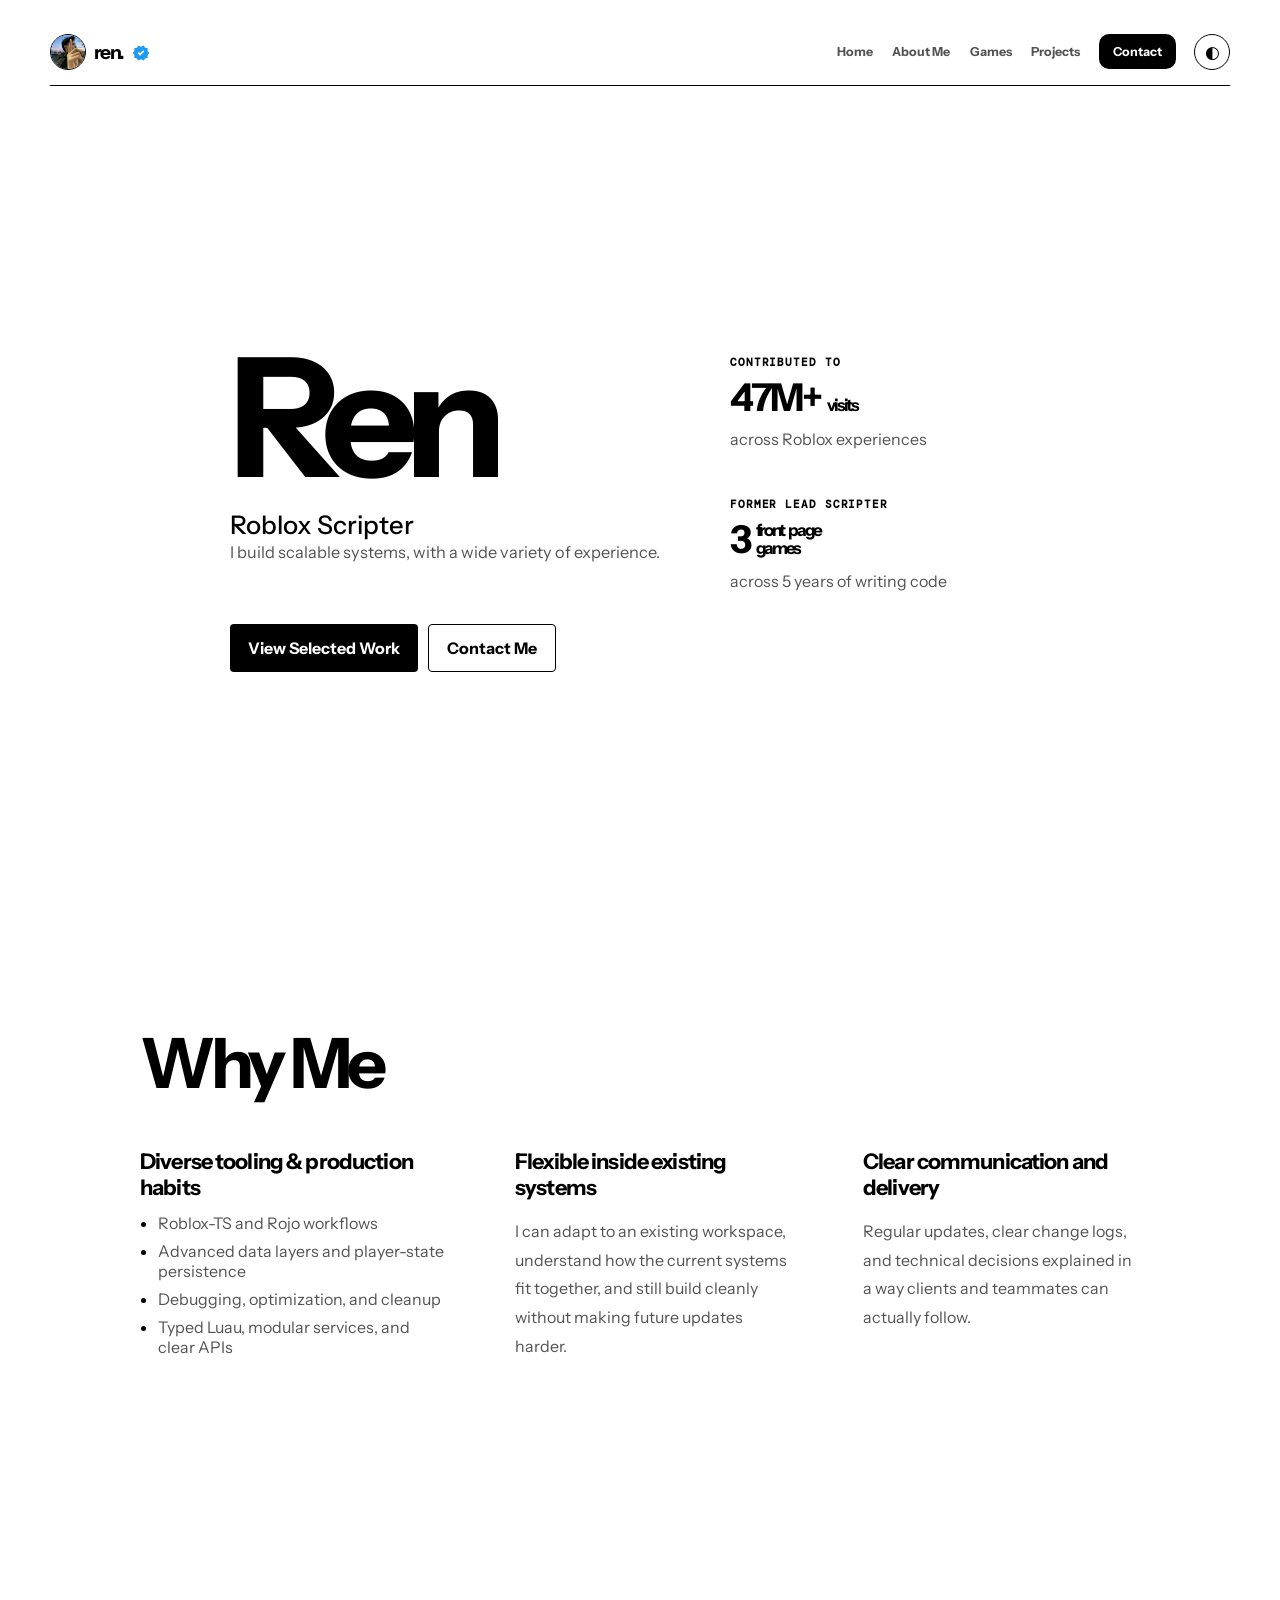
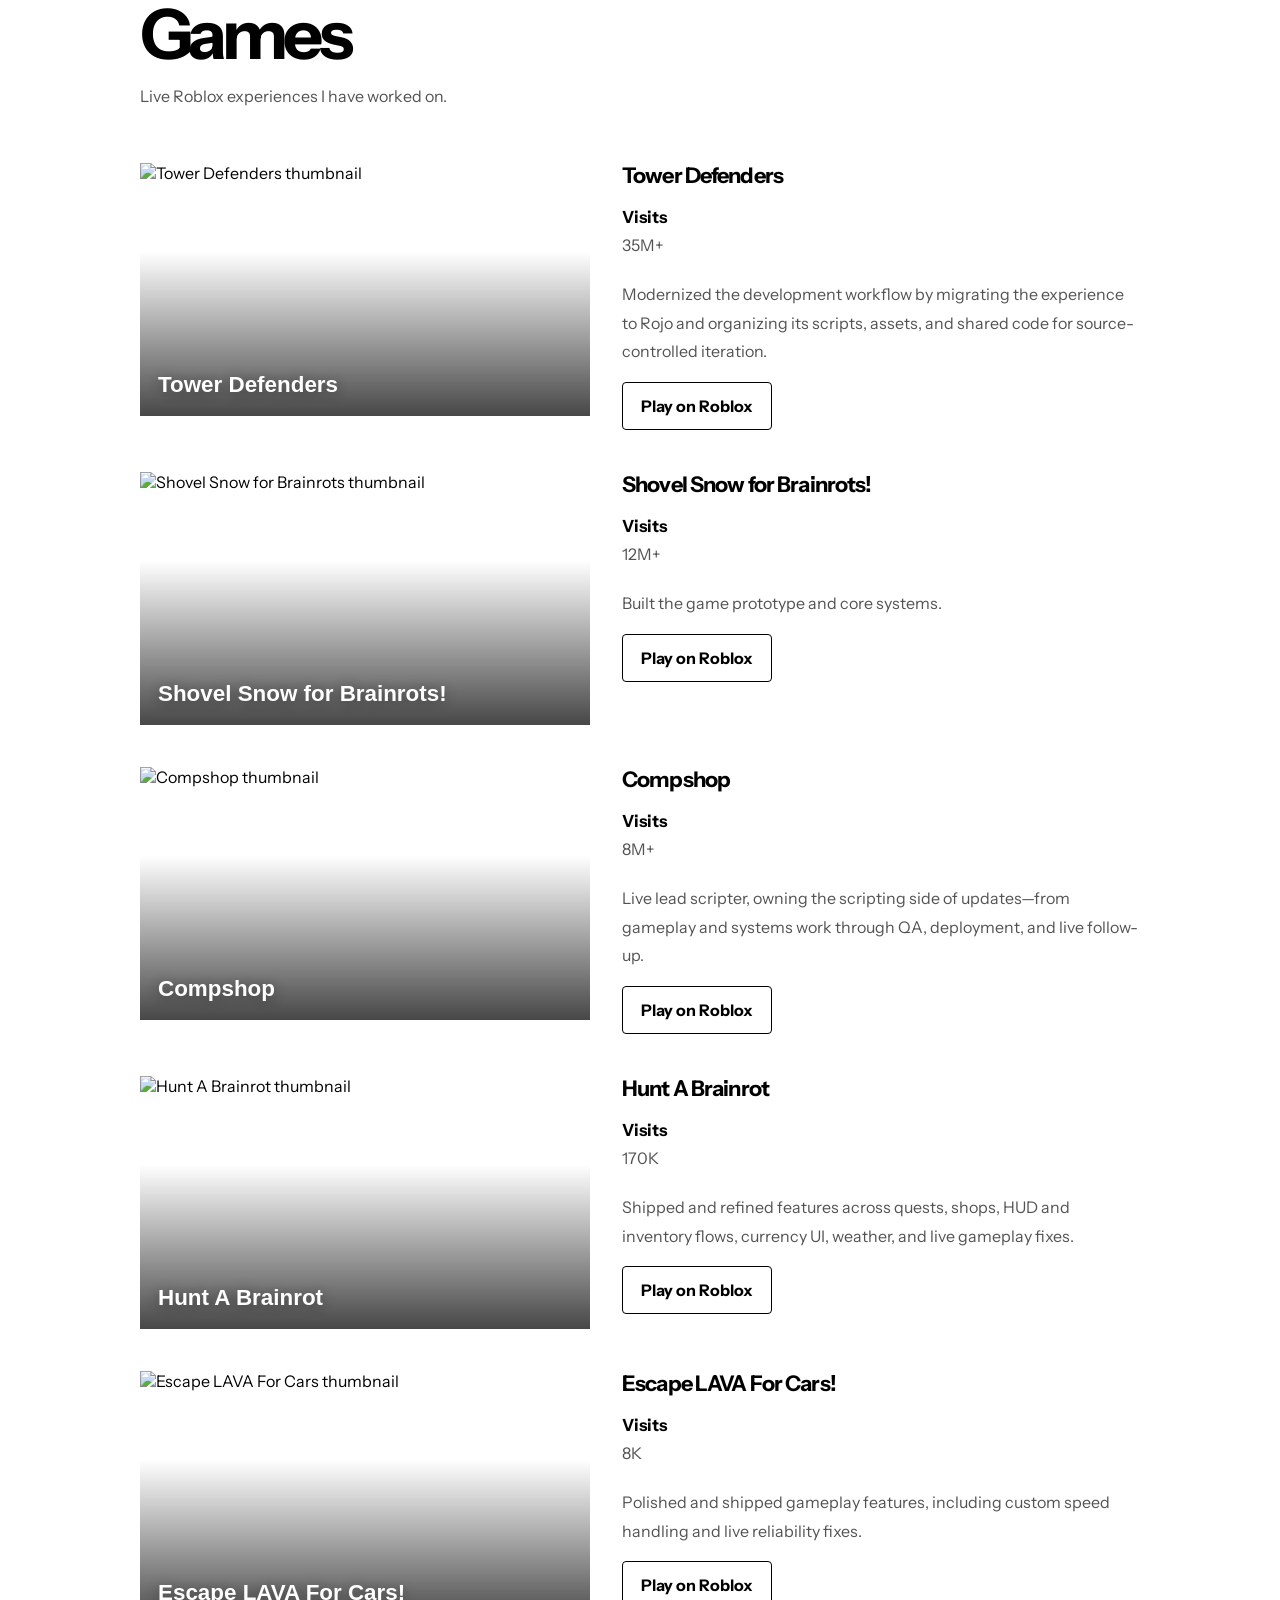
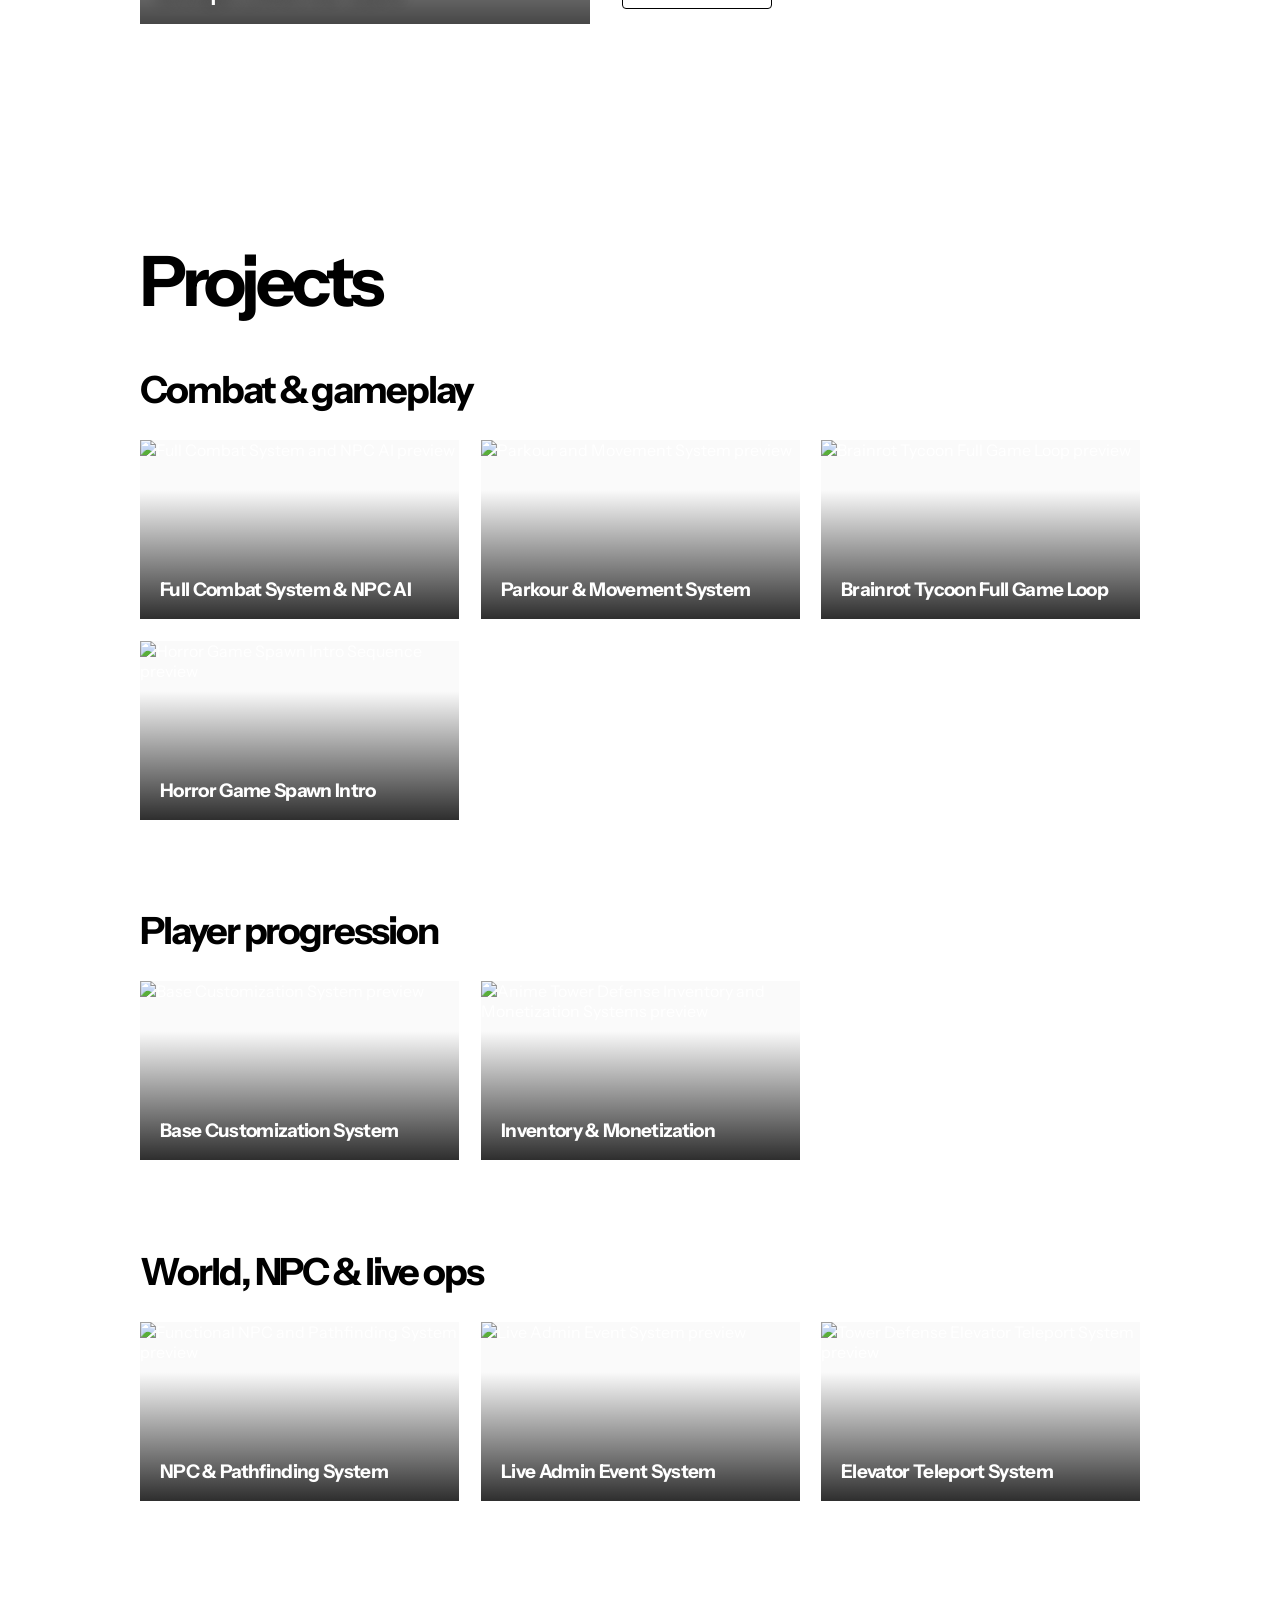
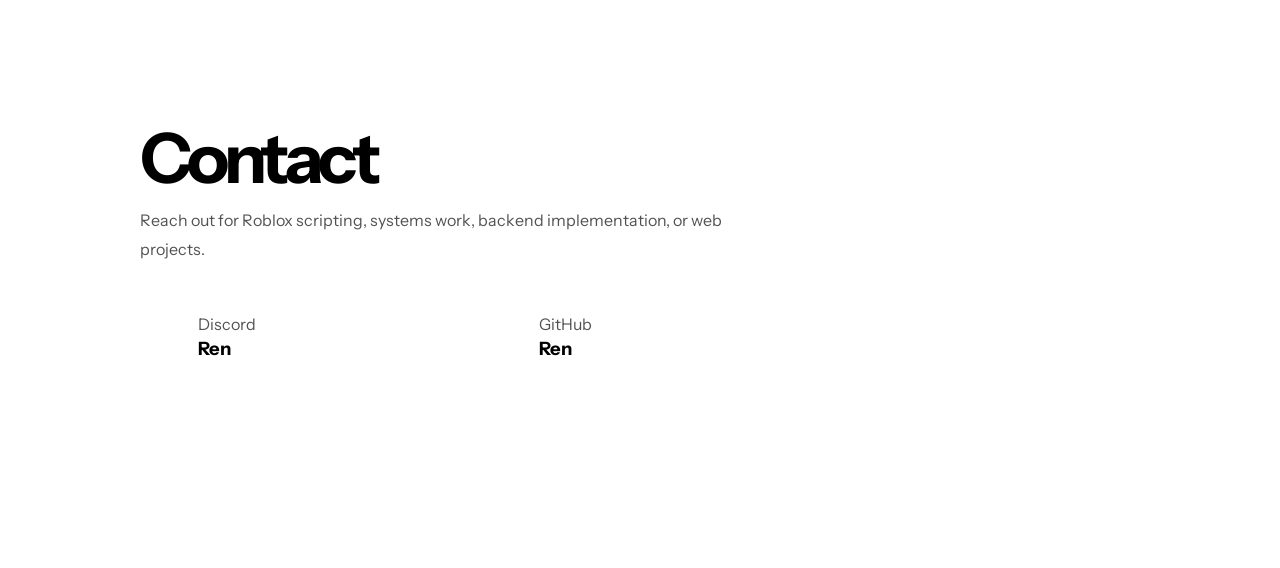
==== commit d4d83ca1: "Restore desktop navigation and refine mobile menu" ====
--- a/index.html
+++ b/index.html
@@ -22,7 +22,7 @@
     <link rel="preconnect" href="https://fonts.googleapis.com" />
     <link rel="preconnect" href="https://fonts.gstatic.com" crossorigin />
     <link href="https://fonts.googleapis.com/css2?family=DM+Mono:wght@400;500&family=Instrument+Sans:wdth,wght@75..100,400..700&display=swap" rel="stylesheet" />
-    <link rel="stylesheet" href="styles.css?v=20261023-mobile-hero" />
+    <link rel="stylesheet" href="styles.css?v=20261023-nav-fix" />
   </head>
   <body data-mode="scripting" data-choice="complete">
     <div class="page-shell">
--- a/styles.css
+++ b/styles.css
@@ -1693,8 +1693,8 @@
   top: calc(100% + 8px);
   right: 0;
   display: flex;
-  width: min(224px, calc(100vw - 28px));
-  padding: 8px 12px;
+  width: min(192px, calc(100vw - 28px));
+  padding: 8px 10px;
   flex-direction: column;
   align-items: stretch;
   border: 1px solid var(--rule);
@@ -1717,7 +1717,14 @@
   transition-delay: 0s;
 }
 
-.site-nav a { display: flex; align-items: center; min-height: 40px; padding: 8px 2px; }
+.site-nav a {
+  display: flex;
+  align-items: center;
+  justify-content: center;
+  min-height: 40px;
+  padding: 8px 10px;
+  text-align: center;
+}
 .site-nav a[data-track="programming"],
 body[data-mode="programming"] .site-nav a[data-track="scripting"] { display: none; }
 body[data-mode="programming"] .site-nav a[data-track="programming"] { display: flex; }
@@ -1912,8 +1919,34 @@
   .site-wordmark { font-size: 1.2rem; }
   .theme-toggle { order: 3; }
   .nav-toggle { display: none; }
-  .site-nav { order: 2; display: flex; width: auto; flex-direction: row; align-items: center; padding: 0; }
-  .site-nav a { display: inline-flex; min-height: auto; padding: 8px 0; }
+  .site-nav {
+    position: static;
+    top: auto;
+    right: auto;
+    order: 2;
+    display: flex;
+    width: auto;
+    margin-left: auto;
+    padding: 0;
+    flex-direction: row;
+    align-items: center;
+    border: 0;
+    border-radius: 0;
+    background: transparent;
+    box-shadow: none;
+    opacity: 1;
+    visibility: visible;
+    pointer-events: auto;
+    transform: none;
+    transition: none;
+  }
+  .site-nav a {
+    display: inline-flex;
+    justify-content: flex-start;
+    min-height: auto;
+    padding: 8px 0;
+    text-align: left;
+  }
   body[data-mode="programming"] .site-nav a[data-track="programming"] { display: inline-flex; }
 
   .section-panel,
